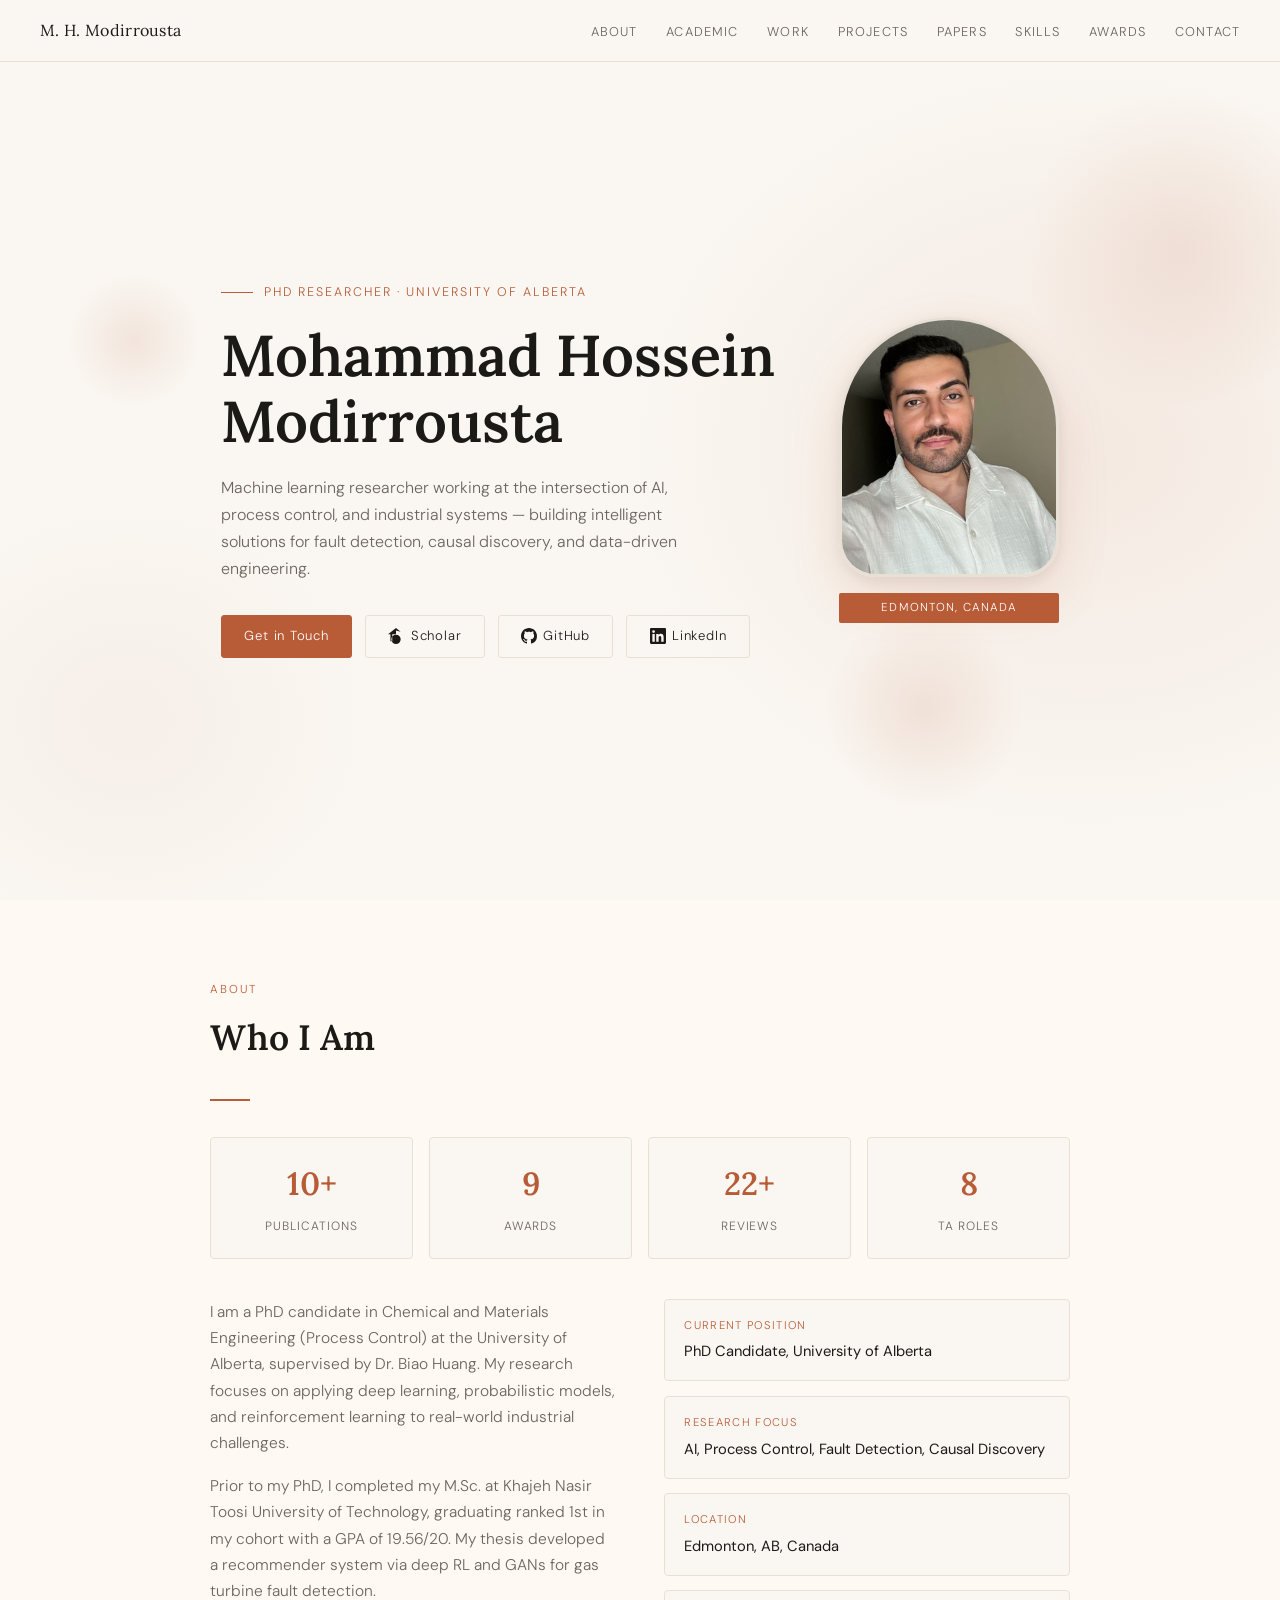
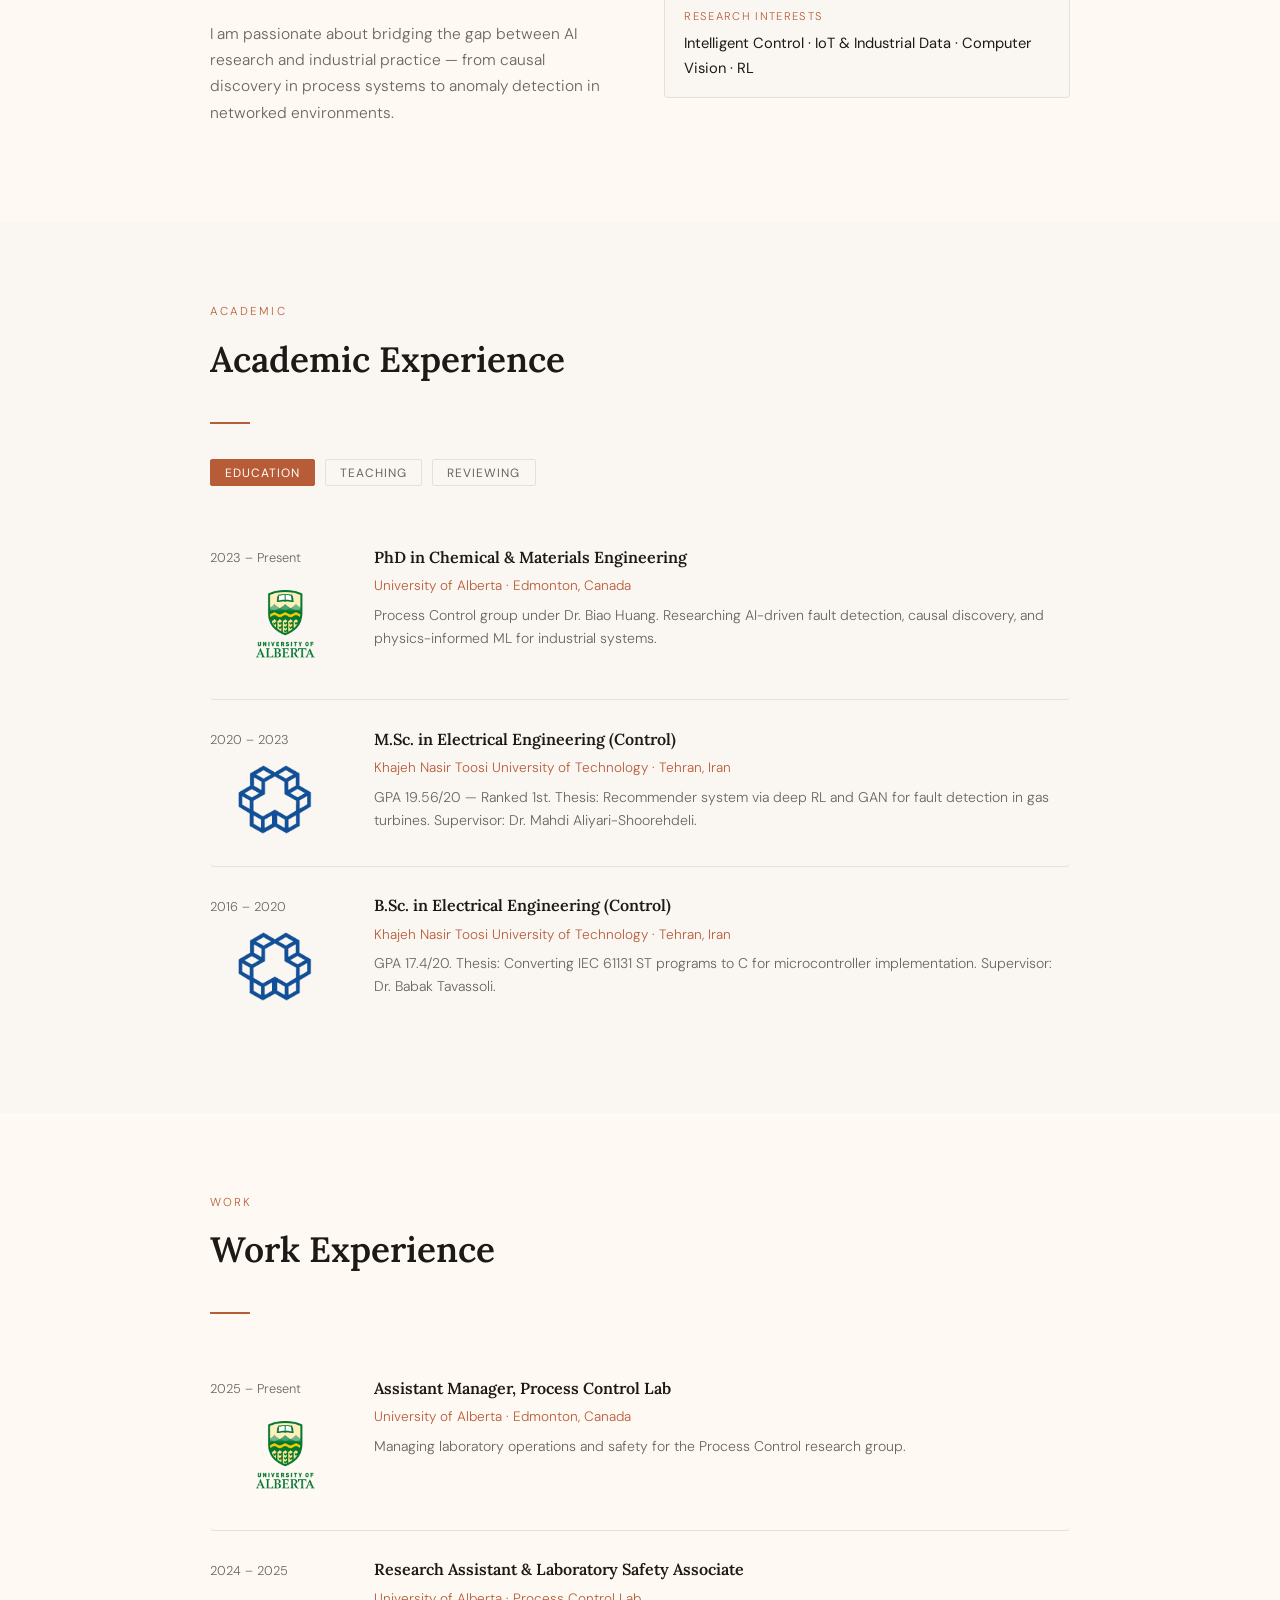
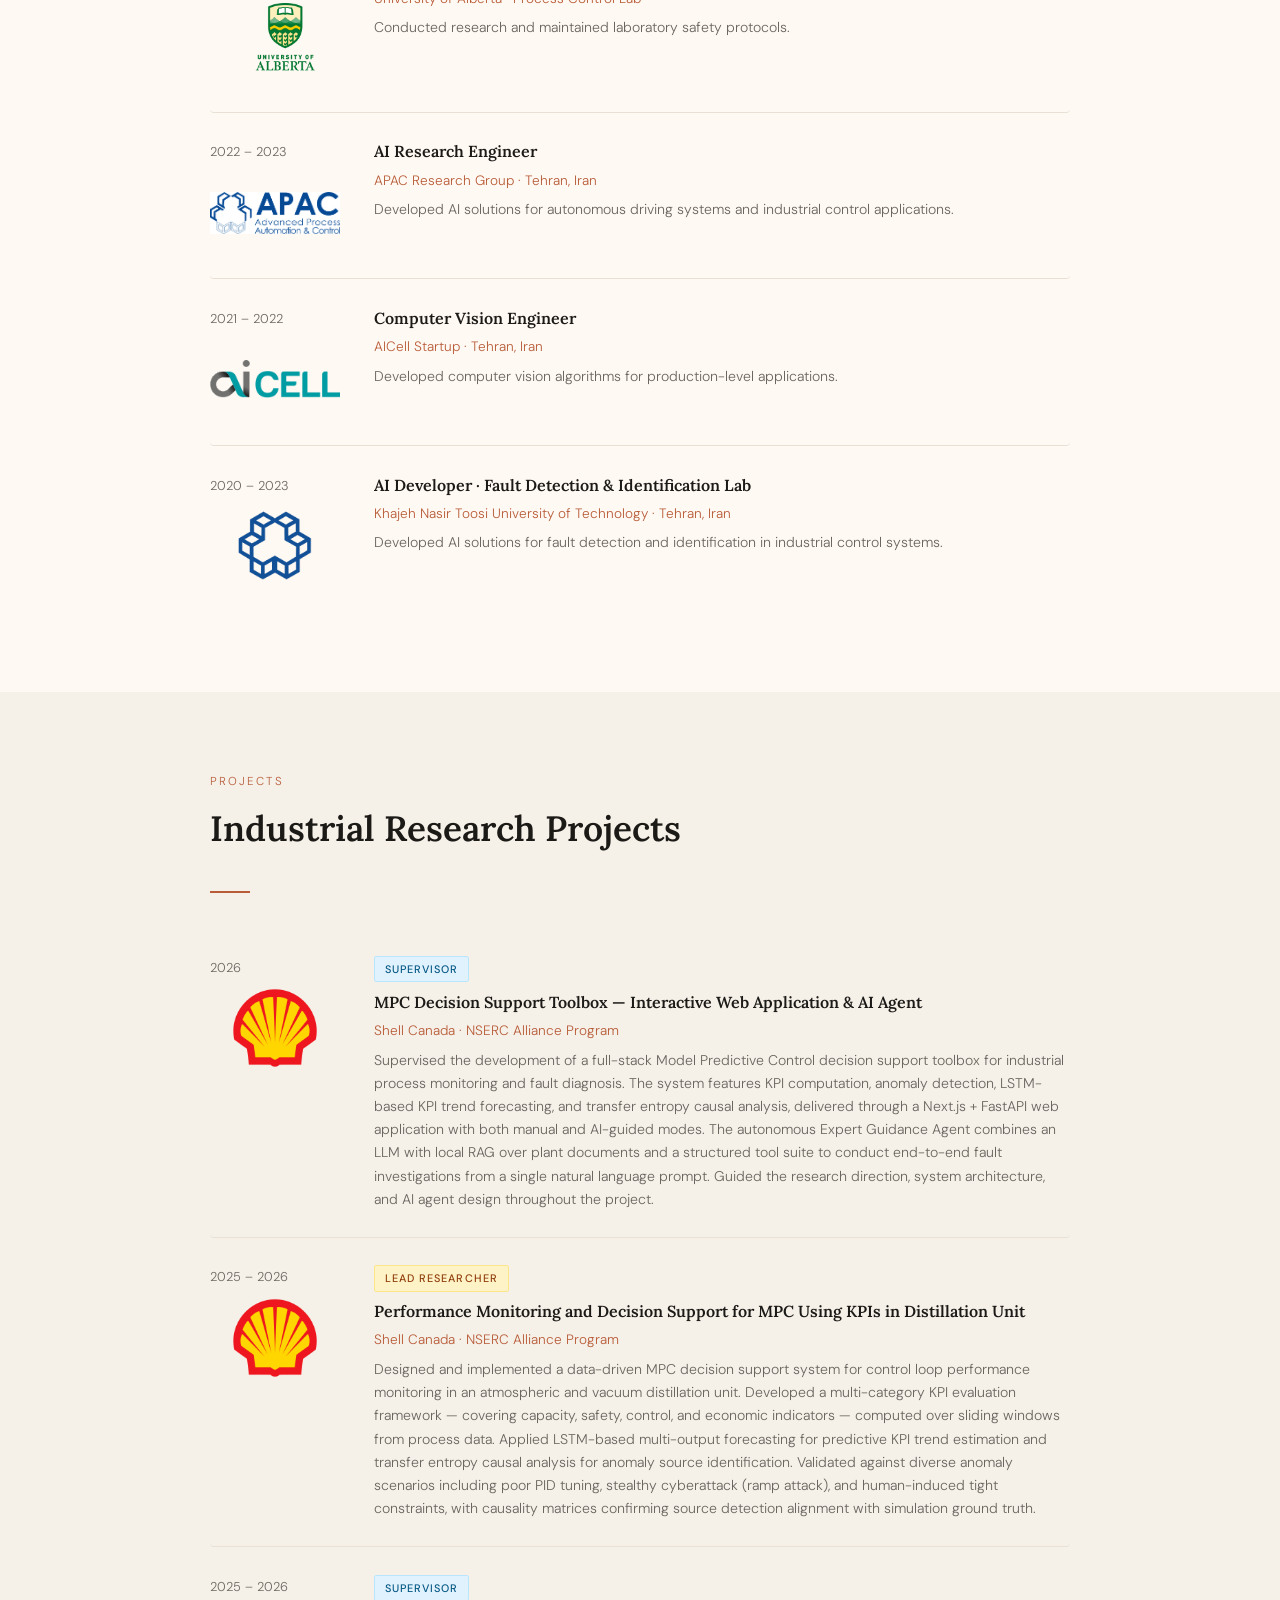
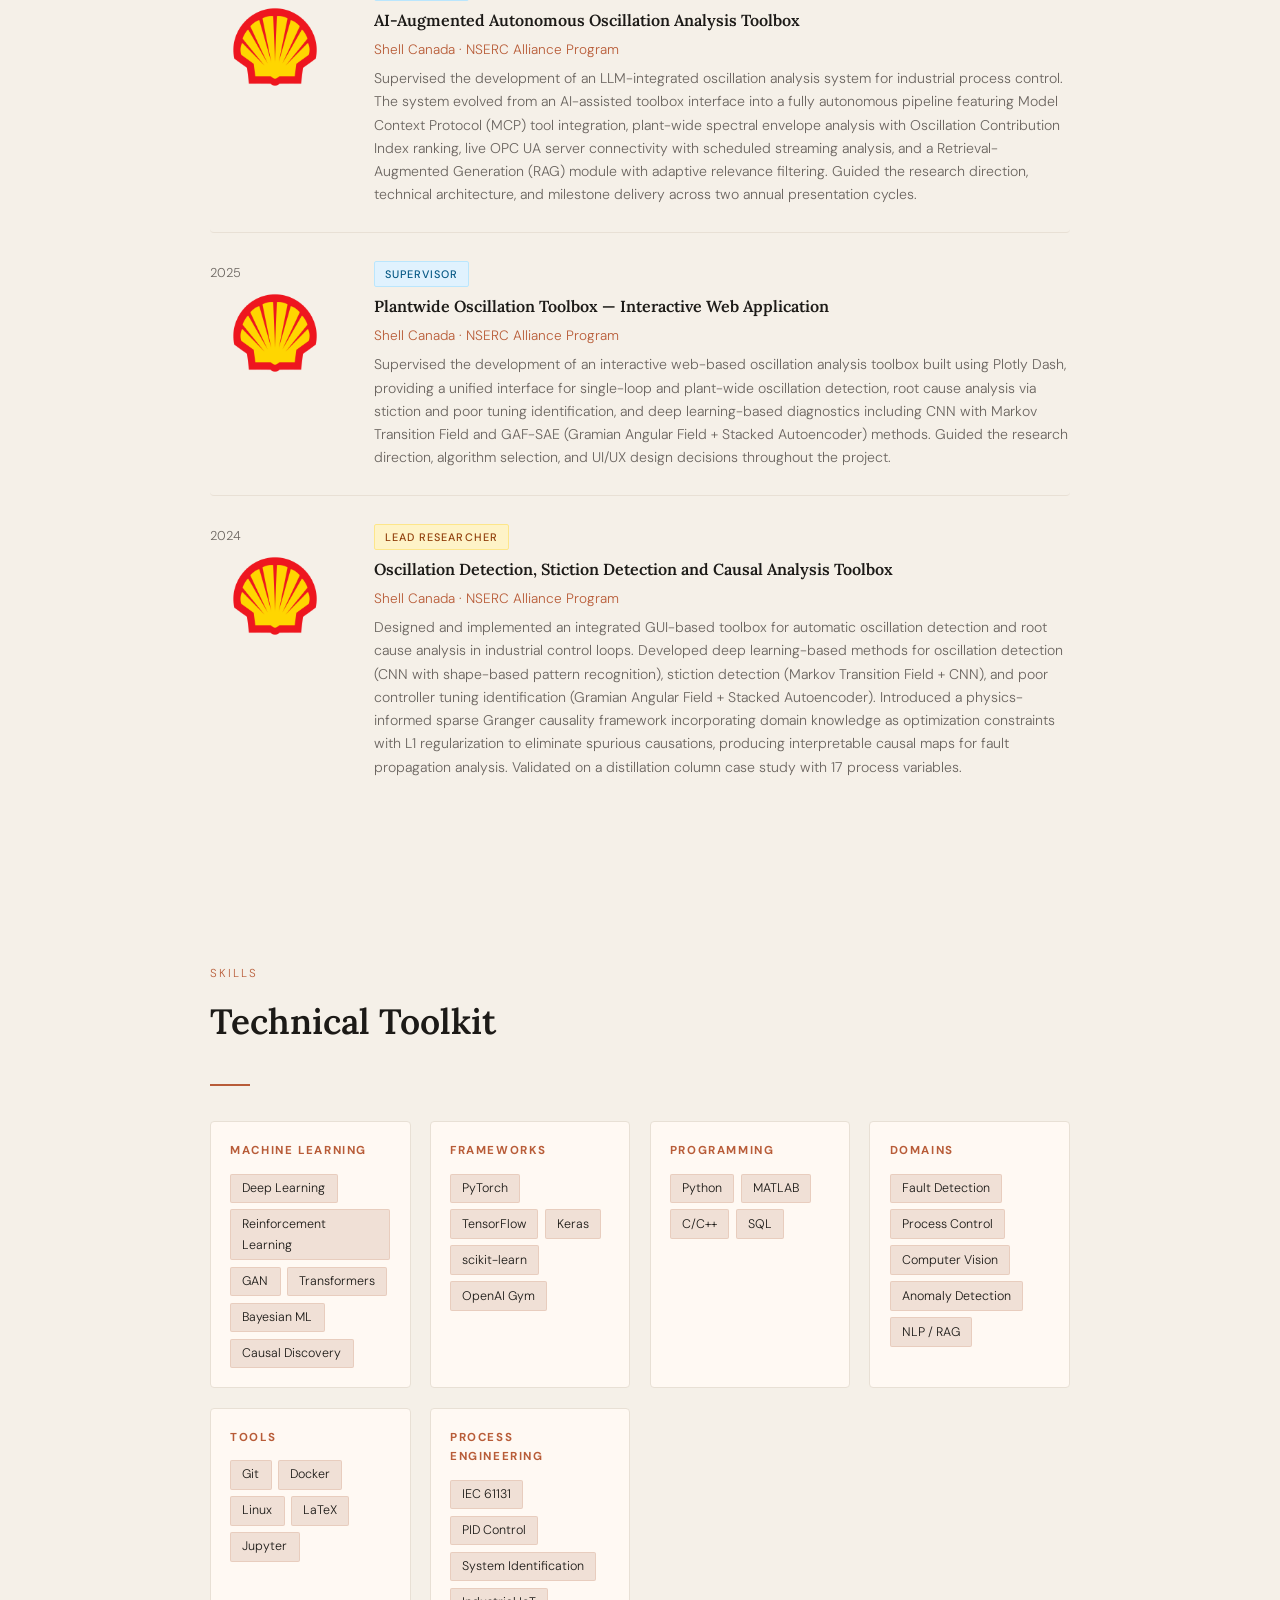
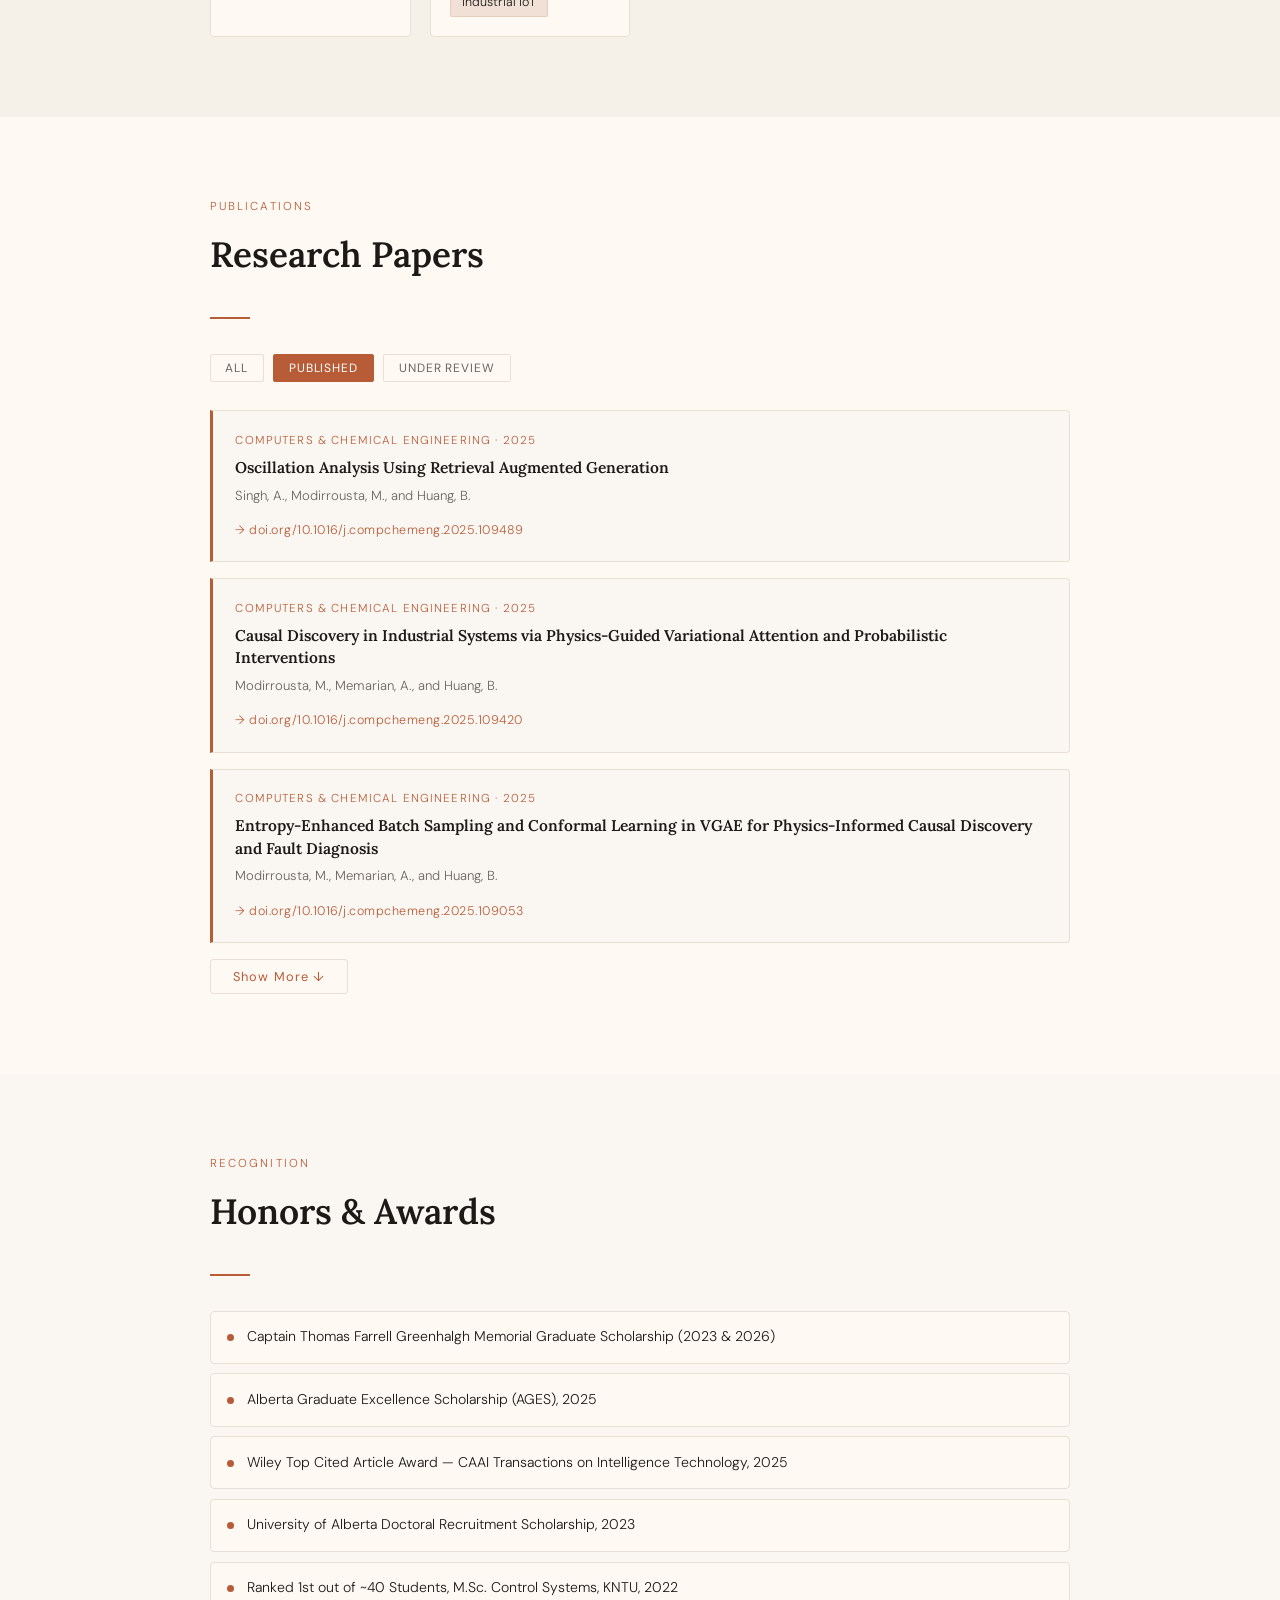
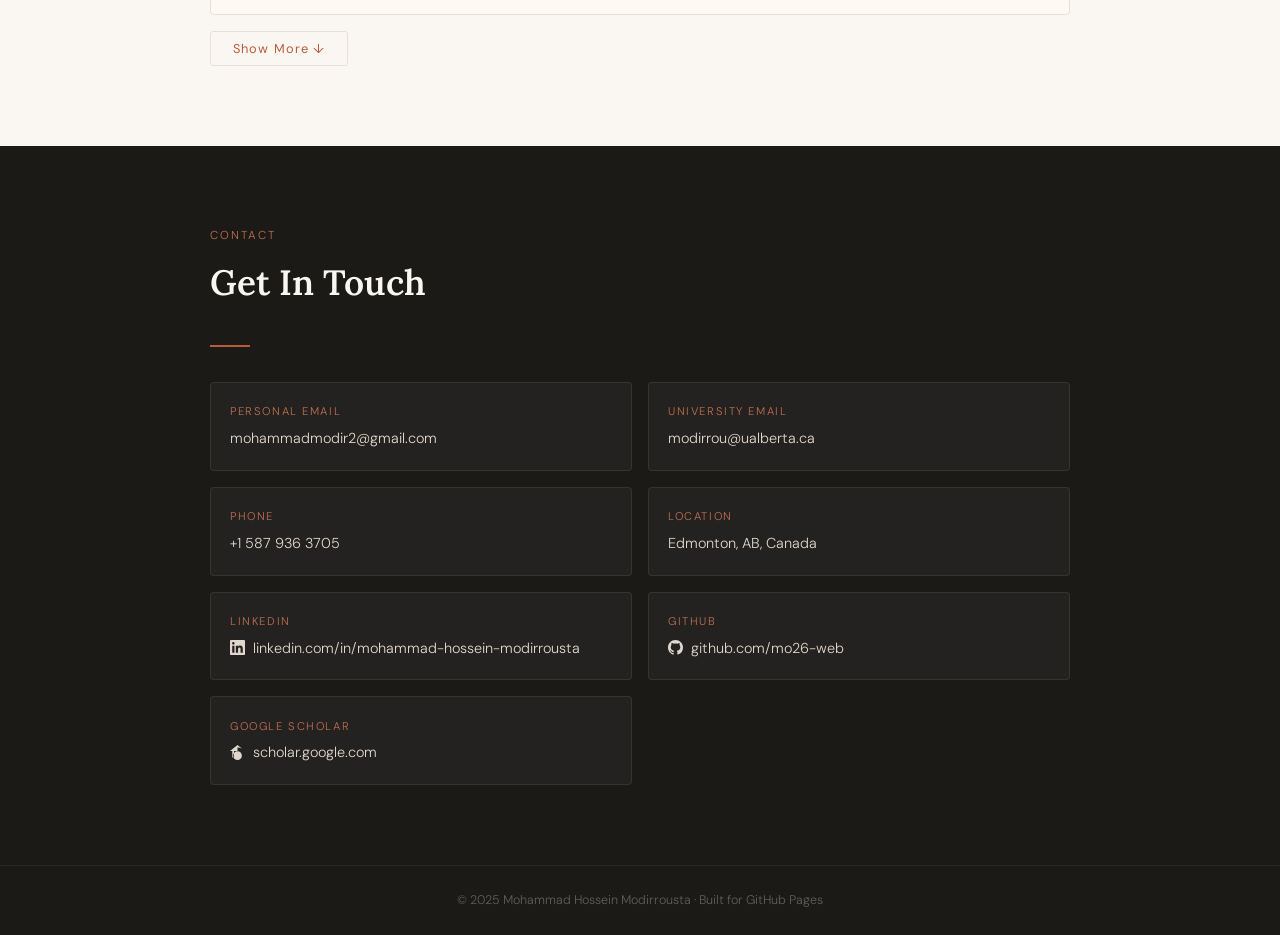
==== index.html @ 228d3203 "Update print statement from 'Hello' to 'Goodbye'" ====
<!DOCTYPE html>
<html lang="en">
<head>
  <meta charset="UTF-8" />
  <meta name="viewport" content="width=device-width, initial-scale=1.0"/>
  <title>Mohammad Hossein Modirrousta</title>
  <link href="https://fonts.googleapis.com/css2?family=Lora:ital,wght@0,400;0,600;1,400&family=DM+Sans:wght@300;400;500&display=swap" rel="stylesheet"/>
  <style>
    *, *::before, *::after { box-sizing: border-box; margin: 0; padding: 0; }

    :root {
      --cream: #faf7f2;
      --warm-white: #fff9f3;
      --ink: #1c1a17;
      --muted: #6b6560;
      --accent: #b85c38;
      --accent-light: #f0e0d6;
      --border: #e8e0d5;
      --section-bg: #f5f0e8;
    }

    html { scroll-behavior: smooth; }

    body {
      background: var(--cream);
      color: var(--ink);
      font-family: 'DM Sans', sans-serif;
      font-weight: 300;
      line-height: 1.7;
      overflow-x: hidden;
    }

    /* ── NAV ── */
    nav {
      position: fixed; top: 0; left: 0; right: 0;
      background: rgba(250,247,242,0.92);
      backdrop-filter: blur(12px);
      border-bottom: 1px solid var(--border);
      z-index: 100;
      padding: 0 2.5rem;
      display: flex; align-items: center; justify-content: space-between;
      height: 62px;
      transition: box-shadow 0.3s;
    }
    nav.scrolled { box-shadow: 0 2px 20px rgba(0,0,0,0.08); }
    .nav-name {
      font-family: 'Lora', serif;
      font-size: 1rem;
      letter-spacing: 0.02em;
      color: var(--ink);
    }
    .nav-links { display: flex; gap: 1.8rem; list-style: none; }
    .nav-links a {
      text-decoration: none;
      font-size: 0.8rem;
      letter-spacing: 0.09em;
      text-transform: uppercase;
      color: var(--muted);
      transition: color 0.2s;
      position: relative;
    }
    .nav-links a::after {
      content: ''; position: absolute; bottom: -3px; left: 0; right: 0;
      height: 1.5px; background: var(--accent);
      transform: scaleX(0); transform-origin: left;
      transition: transform 0.25s ease;
    }
    .nav-links a:hover { color: var(--accent); }
    .nav-links a:hover::after { transform: scaleX(1); }

    /* ── PROGRESS BAR ── */
    #progress-bar {
      position: fixed; top: 62px; left: 0; height: 2px;
      background: var(--accent); z-index: 101;
      width: 0%; transition: width 0.1s linear;
    }

    /* ── HERO ── */
    #hero {
      min-height: 100vh;
      display: flex; align-items: center;
      padding: 100px 2.5rem 60px;
      position: relative; overflow: hidden;
    }
    .hero-bg {
      position: absolute; inset: 0;
      background:
        radial-gradient(ellipse 55% 65% at 85% 50%, rgba(184,92,56,0.09) 0%, transparent 70%),
        radial-gradient(ellipse 35% 45% at 10% 80%, rgba(184,92,56,0.05) 0%, transparent 60%);
    }
    .orb {
      position: absolute; border-radius: 50%;
      background: radial-gradient(circle, rgba(184,92,56,0.12), transparent 70%);
      animation: float 8s ease-in-out infinite;
      pointer-events: none;
    }
    .orb1 { width: 320px; height: 320px; right: -60px; top: 10%; animation-delay: 0s; }
    .orb2 { width: 200px; height: 200px; right: 20%; bottom: 10%; animation-delay: -3s; }
    .orb3 { width: 140px; height: 140px; left: 5%; top: 30%; animation-delay: -5s; }
    @keyframes float {
      0%, 100% { transform: translateY(0) scale(1); }
      50% { transform: translateY(-20px) scale(1.05); }
    }

    .hero-inner {
      max-width: 900px; margin: 0 auto;
      position: relative;
      display: grid; grid-template-columns: 1fr auto;
      align-items: center; gap: 4rem;
    }
    .hero-text { animation: fadeUp 0.9s ease both; }
    .hero-label {
      font-size: 0.78rem; letter-spacing: 0.16em;
      text-transform: uppercase; color: var(--accent);
      margin-bottom: 1.2rem;
      display: flex; align-items: center; gap: 0.7rem;
      opacity: 0; animation: fadeUp 0.7s 0.1s ease forwards;
    }
    .hero-label::before {
      content: ''; display: block; width: 32px; height: 1px;
      background: var(--accent);
    }
    h1 {
      font-family: 'Lora', serif;
      font-size: clamp(2.2rem, 4.5vw, 3.6rem);
      font-weight: 600; line-height: 1.15;
      margin-bottom: 1.2rem; color: var(--ink);
      opacity: 0; animation: fadeUp 0.7s 0.2s ease forwards;
    }
    .hero-tagline {
      font-size: 1rem; color: var(--muted);
      max-width: 500px; margin-bottom: 2rem;
      opacity: 0; animation: fadeUp 0.7s 0.35s ease forwards;
    }
    .hero-links {
      display: flex; flex-wrap: wrap; gap: 0.8rem;
      opacity: 0; animation: fadeUp 0.7s 0.5s ease forwards;
    }

    .hero-photo-wrap {
      opacity: 0; animation: fadeUp 0.7s 0.3s ease forwards;
    }
    .hero-photo {
      width: 220px; height: 260px;
      border-radius: 120px 120px 40px 40px;
      object-fit: cover; object-position: top;
      border: 3px solid var(--border);
      box-shadow: 0 20px 50px rgba(184,92,56,0.15), 0 4px 16px rgba(0,0,0,0.08);
      transition: transform 0.4s ease, box-shadow 0.4s ease;
      display: block;
    }
    .hero-photo:hover {
      transform: translateY(-6px) scale(1.02);
      box-shadow: 0 28px 60px rgba(184,92,56,0.2), 0 8px 24px rgba(0,0,0,0.1);
    }
    .photo-badge {
      background: var(--accent); color: #fff;
      font-size: 0.72rem; letter-spacing: 0.1em;
      text-transform: uppercase;
      padding: 0.35rem 0.9rem; border-radius: 2px;
      margin-top: 1rem; text-align: center;
      font-family: 'DM Sans', sans-serif;
    }

    .btn {
      display: inline-flex; align-items: center; gap: 0.4rem;
      padding: 0.6rem 1.4rem; border-radius: 3px;
      font-size: 0.82rem; letter-spacing: 0.06em;
      text-decoration: none;
      transition: all 0.25s; font-family: 'DM Sans', sans-serif;
      position: relative; overflow: hidden;
    }
    .btn::before {
      content: ''; position: absolute; inset: 0;
      background: rgba(255,255,255,0.15);
      transform: translateX(-100%);
      transition: transform 0.3s ease;
    }
    .btn:hover::before { transform: translateX(0); }
    .btn-primary { background: var(--accent); color: #fff; border: 1px solid var(--accent); }
    .btn-primary:hover { background: #9e4b2c; border-color: #9e4b2c; transform: translateY(-1px); }
    .btn-outline { background: transparent; color: var(--ink); border: 1px solid var(--border); }
    .btn-outline:hover { border-color: var(--accent); color: var(--accent); transform: translateY(-1px); }

    /* ── SCROLL REVEAL ── */
    .reveal {
      opacity: 0; transform: translateY(28px);
      transition: opacity 0.65s ease, transform 0.65s ease;
    }
    .reveal.visible { opacity: 1; transform: translateY(0); }
    .reveal-delay-1 { transition-delay: 0.1s; }
    .reveal-delay-2 { transition-delay: 0.2s; }
    .reveal-delay-3 { transition-delay: 0.3s; }

    /* ── SECTIONS ── */
    section { padding: 80px 2.5rem; }
    .section-inner { max-width: 860px; margin: 0 auto; }
    .section-label {
      font-size: 0.72rem; letter-spacing: 0.18em;
      text-transform: uppercase; color: var(--accent);
      margin-bottom: 0.5rem;
    }
    h2 {
      font-family: 'Lora', serif;
      font-size: clamp(1.5rem, 3vw, 2.2rem);
      font-weight: 600; margin-bottom: 2rem; color: var(--ink);
    }
    .divider {
      width: 40px; height: 2px;
      background: var(--accent); margin-bottom: 2.2rem;
    }

    /* ── ABOUT ── */
    #about { background: var(--warm-white); }
    .about-grid {
      display: grid; grid-template-columns: 1fr 1fr;
      gap: 3rem; align-items: start;
    }
    .about-text p { color: var(--muted); margin-bottom: 1rem; font-size: 0.97rem; }
    .about-cards { display: flex; flex-direction: column; gap: 0.9rem; }
    .about-card {
      background: var(--cream); border: 1px solid var(--border);
      border-radius: 4px; padding: 1rem 1.2rem;
      transition: border-color 0.2s, transform 0.2s;
    }
    .about-card:hover { border-color: var(--accent); transform: translateX(4px); }
    .about-card .card-label {
      font-size: 0.7rem; letter-spacing: 0.12em;
      text-transform: uppercase; color: var(--accent); margin-bottom: 0.3rem;
    }
    .about-card .card-val { font-size: 0.92rem; color: var(--ink); font-weight: 400; }

    /* ── STATS ── */
    .stats-row {
      display: grid; grid-template-columns: repeat(4, 1fr);
      gap: 1rem; margin-bottom: 2.5rem;
    }
    .stat-card {
      background: var(--cream); border: 1px solid var(--border);
      border-radius: 4px; padding: 1.2rem; text-align: center;
      transition: box-shadow 0.2s;
    }
    .stat-card:hover { box-shadow: 0 4px 20px rgba(184,92,56,0.1); }
    .stat-number {
      font-family: 'Lora', serif; font-size: 2rem;
      font-weight: 600; color: var(--accent);
      display: block;
    }
    .stat-label { font-size: 0.75rem; color: var(--muted); text-transform: uppercase; letter-spacing: 0.08em; }

    /* ── MORE BUTTON ── */
    .more-btn {
      margin-top: 1rem;
      background: transparent;
      border: 1px solid var(--border);
      color: var(--accent);
      font-size: 0.8rem;
      letter-spacing: 0.08em;
      padding: 0.5rem 1.4rem;
      border-radius: 3px;
      cursor: pointer;
      font-family: 'DM Sans', sans-serif;
      transition: all 0.2s;
    }
    .more-btn:hover { background: var(--accent); color: #fff; border-color: var(--accent); }
    .tab-panel.hidden { display: none; }

    /* ── TIMELINE (shared) ── */
    .timeline { display: flex; flex-direction: column; }
    .timeline-item {
      display: grid; grid-template-columns: 140px 1fr;
      gap: 1.5rem; padding: 1.6rem 0;
      border-bottom: 1px solid var(--border);
      transition: background 0.2s;
      border-radius: 4px;
    }
    .timeline-item:last-child { border-bottom: none; }
    .timeline-item:hover { background: rgba(184,92,56,0.03); padding-left: 0.5rem; }
    .t-year {
      font-size: 0.8rem; color: var(--muted);
      padding-top: 0.2rem;
      display: flex; flex-direction: column; align-items: flex-start; gap: 0.6rem;
    }
    .t-logo {
      width: 130px; height: 80px;
      background: transparent; border: none; border-radius: 0;
      padding: 0; object-fit: contain; display: block; box-shadow: none;
    }
    /* For logos with baked-in white backgrounds (shell/apac/aicell),
       multiply blends the white into the section background */
    .t-logo-blend { mix-blend-mode: multiply; }
    .t-logo-uofa { width: 150px; height: 95px; }
    .t-role { font-family: 'Lora', serif; font-size: 1rem; font-weight: 600; margin-bottom: 0.2rem; }
    .t-place { font-size: 0.85rem; color: var(--accent); margin-bottom: 0.4rem; }
    .t-desc { font-size: 0.88rem; color: var(--muted); line-height: 1.65; }

    /* ── PROJECT BADGE ── */
    .t-badge {
      display: inline-block;
      font-size: 0.68rem; letter-spacing: 0.1em; text-transform: uppercase;
      padding: 0.18rem 0.6rem; border-radius: 2px; margin-bottom: 0.4rem;
      font-family: 'DM Sans', sans-serif; font-weight: 500;
    }
    .t-badge-lead { background: #fef3c7; color: #92400e; border: 1px solid #fde68a; }
    .t-badge-supervisor { background: #e0f2fe; color: #075985; border: 1px solid #bae6fd; }

    /* ── SKILLS ── */
    #skills { background: var(--section-bg); }
    .skills-grid { display: grid; grid-template-columns: repeat(auto-fill, minmax(200px, 1fr)); gap: 1.2rem; }
    .skill-group {
      background: var(--warm-white); border: 1px solid var(--border);
      border-radius: 4px; padding: 1.2rem;
      transition: box-shadow 0.2s, transform 0.2s;
    }
    .skill-group:hover { box-shadow: 0 4px 16px rgba(0,0,0,0.07); transform: translateY(-2px); }
    .skill-group h4 {
      font-size: 0.72rem; letter-spacing: 0.14em;
      text-transform: uppercase; color: var(--accent); margin-bottom: 0.8rem;
    }
    .skill-tags { display: flex; flex-wrap: wrap; gap: 0.4rem; }
    .skill-tag {
      background: var(--accent-light); color: var(--ink);
      font-size: 0.78rem; padding: 0.2rem 0.7rem;
      border-radius: 2px; border: 1px solid rgba(184,92,56,0.15);
      cursor: default; transition: background 0.2s, color 0.2s;
    }
    .skill-tag:hover { background: var(--accent); color: #fff; }

    /* ── PAPERS ── */
    #papers { background: var(--warm-white); }
    .papers-filter {
      display: flex; gap: 0.6rem; flex-wrap: wrap; margin-bottom: 1.8rem;
    }
    .filter-btn {
      font-size: 0.75rem; letter-spacing: 0.08em; text-transform: uppercase;
      padding: 0.3rem 0.9rem; border-radius: 2px; cursor: pointer;
      border: 1px solid var(--border); background: transparent; color: var(--muted);
      transition: all 0.2s; font-family: 'DM Sans', sans-serif;
    }
    .filter-btn.active, .filter-btn:hover { background: var(--accent); color: #fff; border-color: var(--accent); }
    .papers-list { display: flex; flex-direction: column; gap: 1rem; }
    .paper-card {
      background: var(--cream); border: 1px solid var(--border);
      border-left: 3px solid var(--accent);
      border-radius: 0 4px 4px 0; padding: 1.2rem 1.4rem;
      transition: box-shadow 0.2s, transform 0.2s;
    }
    .paper-card:hover { box-shadow: 0 4px 20px rgba(0,0,0,0.07); transform: translateX(3px); }
    .paper-card.hidden { display: none; }
    .paper-venue {
      font-size: 0.72rem; letter-spacing: 0.1em;
      text-transform: uppercase; color: var(--accent); margin-bottom: 0.35rem;
    }
    .paper-title {
      font-family: 'Lora', serif; font-size: 0.97rem;
      font-weight: 600; margin-bottom: 0.4rem; line-height: 1.45;
    }
    .paper-authors { font-size: 0.82rem; color: var(--muted); margin-bottom: 0.5rem; }
    .paper-link { font-size: 0.78rem; color: var(--accent); text-decoration: none; letter-spacing: 0.04em; }
    .paper-link:hover { text-decoration: underline; }
    .paper-status {
      display: inline-block; font-size: 0.7rem;
      background: #fef3c7; color: #92400e;
      border: 1px solid #fde68a; border-radius: 2px;
      padding: 0.15rem 0.5rem; margin-left: 0.5rem; vertical-align: middle;
    }

    /* ── AWARDS ── */
    #awards { background: var(--cream); }
    .awards-list { display: flex; flex-direction: column; gap: 0.6rem; }
    .award-item {
      display: flex; align-items: baseline; gap: 0.8rem;
      padding: 0.85rem 1rem;
      background: var(--warm-white); border: 1px solid var(--border);
      border-radius: 4px;
      transition: border-color 0.2s, transform 0.2s;
    }
    .award-item:hover { border-color: var(--accent); transform: translateX(4px); }
    .award-dot {
      width: 7px; height: 7px; min-width: 7px;
      border-radius: 50%; background: var(--accent); margin-top: 0.35rem;
    }
    .award-text { font-size: 0.88rem; color: var(--ink); }

    /* ── CONTACT ── */
    #contact { background: var(--ink); }
    #contact .section-label { color: #c07050; }
    #contact h2 { color: #faf7f2; }
    #contact .divider { background: var(--accent); }
    .contact-grid {
      display: grid; grid-template-columns: 1fr 1fr; gap: 1rem;
    }
    .contact-item {
      display: flex; flex-direction: column; gap: 0.3rem;
      padding: 1.2rem;
      background: rgba(255,255,255,0.04);
      border: 1px solid rgba(255,255,255,0.08);
      border-radius: 4px;
      transition: background 0.2s, border-color 0.2s;
    }
    .contact-item:hover { background: rgba(184,92,56,0.1); border-color: rgba(184,92,56,0.3); }
    .contact-item .c-label {
      font-size: 0.7rem; letter-spacing: 0.14em;
      text-transform: uppercase; color: #c07050;
    }
    .contact-item a, .contact-item span { font-size: 0.9rem; color: #e0d8ce; text-decoration: none; }
    .contact-item a:hover { color: #fff; }

    /* ── BACK TO TOP ── */
    #back-top {
      position: fixed; bottom: 2rem; right: 2rem;
      width: 44px; height: 44px; border-radius: 50%;
      background: var(--accent); color: #fff;
      border: none; cursor: pointer;
      display: flex; align-items: center; justify-content: center;
      font-size: 1.1rem; opacity: 0; pointer-events: none;
      transition: opacity 0.3s, transform 0.3s;
      z-index: 200; box-shadow: 0 4px 16px rgba(184,92,56,0.3);
    }
    #back-top.visible { opacity: 1; pointer-events: auto; }
    #back-top:hover { transform: translateY(-3px); }

    footer {
      background: var(--ink);
      border-top: 1px solid rgba(255,255,255,0.06);
      padding: 1.5rem 2rem; text-align: center;
      font-size: 0.78rem; color: rgba(255,255,255,0.3);
    }

    @keyframes fadeUp {
      from { opacity: 0; transform: translateY(22px); }
      to   { opacity: 1; transform: translateY(0); }
    }

    @media (max-width: 720px) {
      .hero-inner { grid-template-columns: 1fr; }
      .hero-photo-wrap { display: flex; justify-content: center; order: -1; }
      .hero-photo { width: 160px; height: 190px; }
      .about-grid, .contact-grid { grid-template-columns: 1fr; }
      .timeline-item { grid-template-columns: 1fr; gap: 0.3rem; }
      .stats-row { grid-template-columns: repeat(2,1fr); }
      .nav-links { gap: 1rem; font-size: 0.72rem; }
      nav { padding: 0 1rem; }
    }
  </style>
</head>
<body>

<div id="progress-bar"></div>
<button id="back-top" onclick="window.scrollTo({top:0,behavior:'smooth'})">↑</button>

<!-- NAV -->
<nav id="navbar">
  <span class="nav-name">M. H. Modirrousta</span>
  <ul class="nav-links">
    <li><a href="#about">About</a></li>
    <li><a href="#academic">Academic</a></li>
    <li><a href="#work">Work</a></li>
    <li><a href="#projects">Projects</a></li>
    <li><a href="#papers">Papers</a></li>
    <li><a href="#skills">Skills</a></li>
    <li><a href="#awards">Awards</a></li>
    <li><a href="#contact">Contact</a></li>
  </ul>
</nav>

<!-- HERO -->
<section id="hero">
  <div class="hero-bg"></div>
  <div class="orb orb1"></div>
  <div class="orb orb2"></div>
  <div class="orb orb3"></div>
  <div class="hero-inner">
    <div class="hero-text">
      <div class="hero-label">PhD Researcher · University of Alberta</div>
      <h1>Mohammad Hossein<br>Modirrousta</h1>
      <p class="hero-tagline">
        Machine learning researcher working at the intersection of AI, process control, and industrial systems — building intelligent solutions for fault detection, causal discovery, and data-driven engineering.
      </p>
      <div class="hero-links">
        <a href="mailto:mohammadmodir2@gmail.com" class="btn btn-primary">Get in Touch</a>
        <a href="https://scholar.google.com/citations?user=1ALTxekAAAAJ&hl=en" target="_blank" class="btn btn-outline" title="Google Scholar">
          <svg width="16" height="16" viewBox="0 0 24 24" fill="currentColor"><path d="M12 24a7 7 0 1 1 0-14 7 7 0 0 1 0 14zm0-24L0 9.5h3.64v10.37h2.73V9.5H12l6.91-3.75L12 0zm6.91 5.75L12 9.5V3.75l6.91 2z"/></svg>
          Scholar
        </a>
        <a href="https://github.com/mo26-web" target="_blank" class="btn btn-outline" title="GitHub">
          <svg width="16" height="16" viewBox="0 0 24 24" fill="currentColor"><path d="M12 0C5.37 0 0 5.37 0 12c0 5.31 3.435 9.795 8.205 11.385.6.105.825-.255.825-.57 0-.285-.015-1.23-.015-2.235-3.015.555-3.795-.735-4.035-1.41-.135-.345-.72-1.41-1.23-1.695-.42-.225-1.02-.78-.015-.795.945-.015 1.62.87 1.845 1.23 1.08 1.815 2.805 1.305 3.495.99.105-.78.42-1.305.765-1.605-2.67-.3-5.46-1.335-5.46-5.925 0-1.305.465-2.385 1.23-3.225-.12-.3-.54-1.53.12-3.18 0 0 1.005-.315 3.3 1.23.96-.27 1.98-.405 3-.405s2.04.135 3 .405c2.295-1.56 3.3-1.23 3.3-1.23.66 1.65.24 2.88.12 3.18.765.84 1.23 1.905 1.23 3.225 0 4.605-2.805 5.625-5.475 5.925.435.375.81 1.095.81 2.22 0 1.605-.015 2.895-.015 3.3 0 .315.225.69.825.57A12.02 12.02 0 0 0 24 12c0-6.63-5.37-12-12-12z"/></svg>
          GitHub
        </a>
        <a href="https://www.linkedin.com/in/mohammad-hossein-modirrousta/" target="_blank" class="btn btn-outline" title="LinkedIn">
          <svg width="16" height="16" viewBox="0 0 24 24" fill="currentColor"><path d="M20.447 20.452h-3.554v-5.569c0-1.328-.027-3.037-1.852-3.037-1.853 0-2.136 1.445-2.136 2.939v5.667H9.351V9h3.414v1.561h.046c.477-.9 1.637-1.85 3.37-1.85 3.601 0 4.267 2.37 4.267 5.455v6.286zM5.337 7.433a2.062 2.062 0 0 1-2.063-2.065 2.064 2.064 0 1 1 2.063 2.065zm1.782 13.019H3.555V9h3.564v11.452zM22.225 0H1.771C.792 0 0 .774 0 1.729v20.542C0 23.227.792 24 1.771 24h20.451C23.2 24 24 23.227 24 22.271V1.729C24 .774 23.2 0 22.222 0h.003z"/></svg>
          LinkedIn
        </a>
      </div>
    </div>
    <div class="hero-photo-wrap">
      <div>
        <img src="images/profile.jfif" alt="Mohammad Hossein Modirrousta" class="hero-photo"/>
        <div class="photo-badge">Edmonton, Canada</div>
      </div>
    </div>
  </div>
</section>

<!-- ABOUT -->
<section id="about">
  <div class="section-inner">
    <div class="section-label reveal">About</div>
    <h2 class="reveal reveal-delay-1">Who I Am</h2>
    <div class="divider reveal reveal-delay-2"></div>

    <div class="stats-row reveal reveal-delay-2">
      <div class="stat-card">
        <span class="stat-number" data-target="10">0</span>
        <span class="stat-label">Publications</span>
      </div>
      <div class="stat-card">
        <span class="stat-number" data-target="9">0</span>
        <span class="stat-label">Awards</span>
      </div>
      <div class="stat-card">
        <span class="stat-number" data-target="22">0</span>
        <span class="stat-label">Reviews</span>
      </div>
      <div class="stat-card">
        <span class="stat-number" data-target="8">0</span>
        <span class="stat-label">TA Roles</span>
      </div>
    </div>

    <div class="about-grid">
      <div class="about-text reveal">
        <p>I am a PhD candidate in Chemical and Materials Engineering (Process Control) at the University of Alberta, supervised by Dr. Biao Huang. My research focuses on applying deep learning, probabilistic models, and reinforcement learning to real-world industrial challenges.</p>
        <p>Prior to my PhD, I completed my M.Sc. at Khajeh Nasir Toosi University of Technology, graduating ranked 1st in my cohort with a GPA of 19.56/20. My thesis developed a recommender system via deep RL and GANs for gas turbine fault detection.</p>
        <p>I am passionate about bridging the gap between AI research and industrial practice — from causal discovery in process systems to anomaly detection in networked environments.</p>
      </div>
      <div class="about-cards reveal reveal-delay-1">
        <div class="about-card">
          <div class="card-label">Current Position</div>
          <div class="card-val">PhD Candidate, University of Alberta</div>
        </div>
        <div class="about-card">
          <div class="card-label">Research Focus</div>
          <div class="card-val">AI, Process Control, Fault Detection, Causal Discovery</div>
        </div>
        <div class="about-card">
          <div class="card-label">Location</div>
          <div class="card-val">Edmonton, AB, Canada</div>
        </div>
        <div class="about-card">
          <div class="card-label">Research Interests</div>
          <div class="card-val">Intelligent Control · IoT & Industrial Data · Computer Vision · RL</div>
        </div>
      </div>
    </div>
  </div>
</section>

<!-- ACADEMIC EXPERIENCE -->
<section id="academic" style="background: var(--cream);">
  <div class="section-inner">
    <div class="section-label reveal">Academic</div>
    <h2 class="reveal reveal-delay-1">Academic Experience</h2>
    <div class="divider reveal reveal-delay-2"></div>

    <div class="papers-filter reveal" style="margin-bottom:2rem;">
      <button class="filter-btn active" data-tab="education">Education</button>
      <button class="filter-btn" data-tab="teaching">Teaching</button>
      <button class="filter-btn" data-tab="reviewing">Reviewing</button>
    </div>

    <!-- EDUCATION -->
    <div class="tab-panel" id="tab-education">
      <div class="timeline">
        <div class="timeline-item reveal">
          <div class="t-year">2023 – Present<img src="images/uofa.png" alt="University of Alberta" class="t-logo t-logo-uofa"/></div>
          <div>
            <div class="t-role">PhD in Chemical &amp; Materials Engineering</div>
            <div class="t-place">University of Alberta · Edmonton, Canada</div>
            <div class="t-desc">Process Control group under Dr. Biao Huang. Researching AI-driven fault detection, causal discovery, and physics-informed ML for industrial systems.</div>
          </div>
        </div>
        <div class="timeline-item reveal reveal-delay-1">
          <div class="t-year">2020 – 2023<img src="images/kntu.png" alt="KNTU" class="t-logo"/></div>
          <div>
            <div class="t-role">M.Sc. in Electrical Engineering (Control)</div>
            <div class="t-place">Khajeh Nasir Toosi University of Technology · Tehran, Iran</div>
            <div class="t-desc">GPA 19.56/20 — Ranked 1st. Thesis: Recommender system via deep RL and GAN for fault detection in gas turbines. Supervisor: Dr. Mahdi Aliyari-Shoorehdeli.</div>
          </div>
        </div>
        <div class="timeline-item reveal reveal-delay-2">
          <div class="t-year">2016 – 2020<img src="images/kntu.png" alt="KNTU" class="t-logo"/></div>
          <div>
            <div class="t-role">B.Sc. in Electrical Engineering (Control)</div>
            <div class="t-place">Khajeh Nasir Toosi University of Technology · Tehran, Iran</div>
            <div class="t-desc">GPA 17.4/20. Thesis: Converting IEC 61131 ST programs to C for microcontroller implementation. Supervisor: Dr. Babak Tavassoli.</div>
          </div>
        </div>
      </div>
    </div>

    <!-- TEACHING -->
    <div class="tab-panel hidden" id="tab-teaching">
      <div class="timeline" id="ta-visible">
        <div class="timeline-item reveal">
          <div class="t-year">Winter 2026</div>
          <div>
            <div class="t-role">TA · Introduction to Engineering Design, Communication &amp; Profession</div>
            <div class="t-place">University of Alberta</div>
          </div>
        </div>
        <div class="timeline-item reveal reveal-delay-1">
          <div class="t-year">Fall 2025</div>
          <div>
            <div class="t-role">TA · Chemical Engineering Laboratory</div>
            <div class="t-place">University of Alberta</div>
          </div>
        </div>
        <div class="timeline-item reveal reveal-delay-2">
          <div class="t-year">2025</div>
          <div>
            <div class="t-role">TA · Process Dynamics and Control</div>
            <div class="t-place">University of Alberta (Winter &amp; Fall)</div>
          </div>
        </div>
        <div class="timeline-item reveal">
          <div class="t-year">2024</div>
          <div>
            <div class="t-role">TA · Process Data Analytics and Machine Learning</div>
            <div class="t-place">University of Alberta</div>
          </div>
        </div>
        <div class="timeline-item reveal reveal-delay-1">
          <div class="t-year">2022–2023</div>
          <div>
            <div class="t-role">TA · Digital Industrial Control</div>
            <div class="t-place">Khajeh Nasir Toosi University of Technology</div>
          </div>
        </div>
      </div>
      <div class="timeline" id="ta-hidden" style="display:none;">
        <div class="timeline-item reveal">
          <div class="t-year">2022–2023</div>
          <div>
            <div class="t-role">TA · Fault Detection and Identification</div>
            <div class="t-place">Khajeh Nasir Toosi University of Technology</div>
          </div>
        </div>
        <div class="timeline-item reveal reveal-delay-1">
          <div class="t-year">2021–2022</div>
          <div>
            <div class="t-role">TA · Industrial Control</div>
            <div class="t-place">Khajeh Nasir Toosi University of Technology</div>
          </div>
        </div>
        <div class="timeline-item reveal reveal-delay-2">
          <div class="t-year">2021–2022</div>
          <div>
            <div class="t-role">TA · System Engineering</div>
            <div class="t-place">Khajeh Nasir Toosi University of Technology</div>
          </div>
        </div>
      </div>
      <button class="more-btn" id="ta-more-btn" onclick="toggleMore('ta')">Show More ↓</button>
    </div>

    <!-- REVIEWING -->
    <div class="tab-panel hidden" id="tab-reviewing">
      <div class="timeline" id="rev-visible">
        <div class="timeline-item reveal">
          <div class="t-year">2026</div>
          <div>
            <div class="t-role">Peer Reviewer · IFAC World Congress</div>
            <div class="t-place">3 Reviews</div>
          </div>
        </div>
        <div class="timeline-item reveal reveal-delay-1">
          <div class="t-year">Ongoing</div>
          <div>
            <div class="t-role">Peer Reviewer · Journal of Control Engineering Practice</div>
            <div class="t-place">3 Reviews</div>
          </div>
        </div>
        <div class="timeline-item reveal reveal-delay-2">
          <div class="t-year">2024</div>
          <div>
            <div class="t-role">Peer Reviewer · SciSec 2024 (6th Int. Conf. on Science of Cyber Security)</div>
            <div class="t-place">6 Reviews</div>
          </div>
        </div>
        <div class="timeline-item reveal">
          <div class="t-year">Ongoing</div>
          <div>
            <div class="t-role">Peer Reviewer · Scientific Reports Journal</div>
            <div class="t-place">2 Reviews</div>
          </div>
        </div>
        <div class="timeline-item reveal reveal-delay-1">
          <div class="t-year">Ongoing</div>
          <div>
            <div class="t-role">Peer Reviewer · Journal of Healthcare Engineering</div>
            <div class="t-place">3 Reviews</div>
          </div>
        </div>
      </div>
      <div class="timeline" id="rev-hidden" style="display:none;">
        <div class="timeline-item reveal">
          <div class="t-year">Ongoing</div>
          <div>
            <div class="t-role">Peer Reviewer · ISA Transactions Journal</div>
            <div class="t-place">1 Review</div>
          </div>
        </div>
        <div class="timeline-item reveal reveal-delay-1">
          <div class="t-year">2023</div>
          <div>
            <div class="t-role">Peer Reviewer · ICRoM 2023 (11th RSI Int. Conf. on Robotics &amp; Mechatronics)</div>
            <div class="t-place">2 Reviews</div>
          </div>
        </div>
        <div class="timeline-item reveal reveal-delay-2">
          <div class="t-year">Ongoing</div>
          <div>
            <div class="t-role">Peer Reviewer · Wireless Communications and Mobile Computing Journal</div>
            <div class="t-place">2 Reviews</div>
          </div>
        </div>
      </div>
      <button class="more-btn" id="rev-more-btn" onclick="toggleMore('rev')">Show More ↓</button>
    </div>
  </div>
</section>

<!-- WORK EXPERIENCE -->
<section id="work" style="background: var(--warm-white);">
  <div class="section-inner">
    <div class="section-label reveal">Work</div>
    <h2 class="reveal reveal-delay-1">Work Experience</h2>
    <div class="divider reveal reveal-delay-2"></div>
    <div class="timeline">
      <div class="timeline-item reveal">
        <div class="t-year">2025 – Present<img src="images/uofa.png" alt="University of Alberta" class="t-logo t-logo-uofa"/></div>
        <div>
          <div class="t-role">Assistant Manager, Process Control Lab</div>
          <div class="t-place">University of Alberta · Edmonton, Canada</div>
          <div class="t-desc">Managing laboratory operations and safety for the Process Control research group.</div>
        </div>
      </div>
      <div class="timeline-item reveal reveal-delay-1">
        <div class="t-year">2024 – 2025<img src="images/uofa.png" alt="University of Alberta" class="t-logo t-logo-uofa"/></div>
        <div>
          <div class="t-role">Research Assistant &amp; Laboratory Safety Associate</div>
          <div class="t-place">University of Alberta · Process Control Lab</div>
          <div class="t-desc">Conducted research and maintained laboratory safety protocols.</div>
        </div>
      </div>
      <div class="timeline-item reveal reveal-delay-2">
        <div class="t-year">2022 – 2023<img src="images/apac.png" alt="APAC Research Group" class="t-logo t-logo-blend"/></div>
        <div>
          <div class="t-role">AI Research Engineer</div>
          <div class="t-place">APAC Research Group · Tehran, Iran</div>
          <div class="t-desc">Developed AI solutions for autonomous driving systems and industrial control applications.</div>
        </div>
      </div>
      <div class="timeline-item reveal">
        <div class="t-year">2021 – 2022<img src="images/aicell.png" alt="AICell Startup" class="t-logo t-logo-blend"/></div>
        <div>
          <div class="t-role">Computer Vision Engineer</div>
          <div class="t-place">AICell Startup · Tehran, Iran</div>
          <div class="t-desc">Developed computer vision algorithms for production-level applications.</div>
        </div>
      </div>
      <div class="timeline-item reveal reveal-delay-1">
        <div class="t-year">2020 – 2023<img src="images/kntu.png" alt="KNTU" class="t-logo"/></div>
        <div>
          <div class="t-role">AI Developer · Fault Detection &amp; Identification Lab</div>
          <div class="t-place">Khajeh Nasir Toosi University of Technology · Tehran, Iran</div>
          <div class="t-desc">Developed AI solutions for fault detection and identification in industrial control systems.</div>
        </div>
      </div>
    </div>
  </div>
</section>

<!-- PROJECTS -->
<section id="projects" style="background: var(--section-bg);">
  <div class="section-inner">
    <div class="section-label reveal">Projects</div>
    <h2 class="reveal reveal-delay-1">Industrial Research Projects</h2>
    <div class="divider reveal reveal-delay-2"></div>
    <div class="timeline">

      <!-- 2026 — MPC Decision Support Web App (Supervisor) -->
      <div class="timeline-item reveal">
        <div class="t-year">2026<img src="images/shell.png" alt="Shell Canada" class="t-logo t-logo-blend"/></div>
        <div>
          <span class="t-badge t-badge-supervisor">Supervisor</span>
          <div class="t-role">MPC Decision Support Toolbox — Interactive Web Application &amp; AI Agent</div>
          <div class="t-place">Shell Canada · NSERC Alliance Program</div>
          <div class="t-desc">Supervised the development of a full-stack Model Predictive Control decision support toolbox for industrial process monitoring and fault diagnosis. The system features KPI computation, anomaly detection, LSTM-based KPI trend forecasting, and transfer entropy causal analysis, delivered through a Next.js + FastAPI web application with both manual and AI-guided modes. The autonomous Expert Guidance Agent combines an LLM with local RAG over plant documents and a structured tool suite to conduct end-to-end fault investigations from a single natural language prompt. Guided the research direction, system architecture, and AI agent design throughout the project.</div>
        </div>
      </div>

      <!-- 2025–2026 — Performance Monitoring MPC (Research) -->
      <div class="timeline-item reveal reveal-delay-1">
        <div class="t-year">2025 – 2026<img src="images/shell.png" alt="Shell Canada" class="t-logo t-logo-blend"/></div>
        <div>
          <span class="t-badge t-badge-lead">Lead Researcher</span>
          <div class="t-role">Performance Monitoring and Decision Support for MPC Using KPIs in Distillation Unit</div>
          <div class="t-place">Shell Canada · NSERC Alliance Program</div>
          <div class="t-desc">Designed and implemented a data-driven MPC decision support system for control loop performance monitoring in an atmospheric and vacuum distillation unit. Developed a multi-category KPI evaluation framework — covering capacity, safety, control, and economic indicators — computed over sliding windows from process data. Applied LSTM-based multi-output forecasting for predictive KPI trend estimation and transfer entropy causal analysis for anomaly source identification. Validated against diverse anomaly scenarios including poor PID tuning, stealthy cyberattack (ramp attack), and human-induced tight constraints, with causality matrices confirming source detection alignment with simulation ground truth.</div>
        </div>
      </div>

      <!-- 2025–2026 — Oscillation Analysis Toolbox (Supervisor) -->
      <div class="timeline-item reveal reveal-delay-2">
        <div class="t-year">2025 – 2026<img src="images/shell.png" alt="Shell Canada" class="t-logo t-logo-blend"/></div>
        <div>
          <span class="t-badge t-badge-supervisor">Supervisor</span>
          <div class="t-role">AI-Augmented Autonomous Oscillation Analysis Toolbox</div>
          <div class="t-place">Shell Canada · NSERC Alliance Program</div>
          <div class="t-desc">Supervised the development of an LLM-integrated oscillation analysis system for industrial process control. The system evolved from an AI-assisted toolbox interface into a fully autonomous pipeline featuring Model Context Protocol (MCP) tool integration, plant-wide spectral envelope analysis with Oscillation Contribution Index ranking, live OPC UA server connectivity with scheduled streaming analysis, and a Retrieval-Augmented Generation (RAG) module with adaptive relevance filtering. Guided the research direction, technical architecture, and milestone delivery across two annual presentation cycles.</div>
        </div>
      </div>

      <!-- 2025 — Plantwide Oscillation Web App (Supervisor) -->
      <div class="timeline-item reveal">
        <div class="t-year">2025<img src="images/shell.png" alt="Shell Canada" class="t-logo t-logo-blend"/></div>
        <div>
          <span class="t-badge t-badge-supervisor">Supervisor</span>
          <div class="t-role">Plantwide Oscillation Toolbox — Interactive Web Application</div>
          <div class="t-place">Shell Canada · NSERC Alliance Program</div>
          <div class="t-desc">Supervised the development of an interactive web-based oscillation analysis toolbox built using Plotly Dash, providing a unified interface for single-loop and plant-wide oscillation detection, root cause analysis via stiction and poor tuning identification, and deep learning-based diagnostics including CNN with Markov Transition Field and GAF-SAE (Gramian Angular Field + Stacked Autoencoder) methods. Guided the research direction, algorithm selection, and UI/UX design decisions throughout the project.</div>
        </div>
      </div>

      <!-- 2024 — Oscillation Detection Toolbox (Research) -->
      <div class="timeline-item reveal reveal-delay-1">
        <div class="t-year">2024<img src="images/shell.png" alt="Shell Canada" class="t-logo t-logo-blend"/></div>
        <div>
          <span class="t-badge t-badge-lead">Lead Researcher</span>
          <div class="t-role">Oscillation Detection, Stiction Detection and Causal Analysis Toolbox</div>
          <div class="t-place">Shell Canada · NSERC Alliance Program</div>
          <div class="t-desc">Designed and implemented an integrated GUI-based toolbox for automatic oscillation detection and root cause analysis in industrial control loops. Developed deep learning-based methods for oscillation detection (CNN with shape-based pattern recognition), stiction detection (Markov Transition Field + CNN), and poor controller tuning identification (Gramian Angular Field + Stacked Autoencoder). Introduced a physics-informed sparse Granger causality framework incorporating domain knowledge as optimization constraints with L1 regularization to eliminate spurious causations, producing interpretable causal maps for fault propagation analysis. Validated on a distillation column case study with 17 process variables.</div>
        </div>
      </div>

    </div>
  </div>
</section>

<!-- SKILLS -->
<section id="skills">
  <div class="section-inner">
    <div class="section-label reveal">Skills</div>
    <h2 class="reveal reveal-delay-1">Technical Toolkit</h2>
    <div class="divider reveal reveal-delay-2"></div>
    <div class="skills-grid">
      <div class="skill-group reveal">
        <h4>Machine Learning</h4>
        <div class="skill-tags">
          <span class="skill-tag">Deep Learning</span><span class="skill-tag">Reinforcement Learning</span>
          <span class="skill-tag">GAN</span><span class="skill-tag">Transformers</span>
          <span class="skill-tag">Bayesian ML</span><span class="skill-tag">Causal Discovery</span>
        </div>
      </div>
      <div class="skill-group reveal reveal-delay-1">
        <h4>Frameworks</h4>
        <div class="skill-tags">
          <span class="skill-tag">PyTorch</span><span class="skill-tag">TensorFlow</span>
          <span class="skill-tag">Keras</span><span class="skill-tag">scikit-learn</span>
          <span class="skill-tag">OpenAI Gym</span>
        </div>
      </div>
      <div class="skill-group reveal reveal-delay-2">
        <h4>Programming</h4>
        <div class="skill-tags">
          <span class="skill-tag">Python</span><span class="skill-tag">MATLAB</span>
          <span class="skill-tag">C/C++</span><span class="skill-tag">SQL</span>
        </div>
      </div>
      <div class="skill-group reveal">
        <h4>Domains</h4>
        <div class="skill-tags">
          <span class="skill-tag">Fault Detection</span><span class="skill-tag">Process Control</span>
          <span class="skill-tag">Computer Vision</span><span class="skill-tag">Anomaly Detection</span>
          <span class="skill-tag">NLP / RAG</span>
        </div>
      </div>
      <div class="skill-group reveal reveal-delay-1">
        <h4>Tools</h4>
        <div class="skill-tags">
          <span class="skill-tag">Git</span><span class="skill-tag">Docker</span>
          <span class="skill-tag">Linux</span><span class="skill-tag">LaTeX</span>
          <span class="skill-tag">Jupyter</span>
        </div>
      </div>
      <div class="skill-group reveal reveal-delay-2">
        <h4>Process Engineering</h4>
        <div class="skill-tags">
          <span class="skill-tag">IEC 61131</span><span class="skill-tag">PID Control</span>
          <span class="skill-tag">System Identification</span><span class="skill-tag">Industrial IoT</span>
        </div>
      </div>
    </div>
  </div>
</section>

<!-- PAPERS -->
<section id="papers">
  <div class="section-inner">
    <div class="section-label reveal">Publications</div>
    <h2 class="reveal reveal-delay-1">Research Papers</h2>
    <div class="divider reveal reveal-delay-2"></div>
    <div class="papers-filter reveal">
      <button class="filter-btn" data-filter="all">All</button>
      <button class="filter-btn active" data-filter="published">Published</button>
      <button class="filter-btn" data-filter="review">Under Review</button>
    </div>
    <div class="papers-list" id="papers-visible">
      <div class="paper-card reveal" data-status="published">
        <div class="paper-venue">Computers & Chemical Engineering · 2025</div>
        <div class="paper-title">Oscillation Analysis Using Retrieval Augmented Generation</div>
        <div class="paper-authors">Singh, A., Modirrousta, M., and Huang, B.</div>
        <a href="https://doi.org/10.1016/j.compchemeng.2025.109489" target="_blank" class="paper-link">→ doi.org/10.1016/j.compchemeng.2025.109489</a>
      </div>
      <div class="paper-card reveal reveal-delay-1" data-status="published">
        <div class="paper-venue">Computers & Chemical Engineering · 2025</div>
        <div class="paper-title">Causal Discovery in Industrial Systems via Physics-Guided Variational Attention and Probabilistic Interventions</div>
        <div class="paper-authors">Modirrousta, M., Memarian, A., and Huang, B.</div>
        <a href="https://doi.org/10.1016/j.compchemeng.2025.109420" target="_blank" class="paper-link">→ doi.org/10.1016/j.compchemeng.2025.109420</a>
      </div>
      <div class="paper-card reveal reveal-delay-2" data-status="published">
        <div class="paper-venue">Computers & Chemical Engineering · 2025</div>
        <div class="paper-title">Entropy-Enhanced Batch Sampling and Conformal Learning in VGAE for Physics-Informed Causal Discovery and Fault Diagnosis</div>
        <div class="paper-authors">Modirrousta, M., Memarian, A., and Huang, B.</div>
        <a href="https://doi.org/10.1016/j.compchemeng.2025.109053" target="_blank" class="paper-link">→ doi.org/10.1016/j.compchemeng.2025.109053</a>
      </div>
      <div class="paper-card reveal" data-status="review">
        <div class="paper-venue">IEEE Transactions on Reliability</div>
        <div class="paper-title">Operator-in-the-loop Bayesian Variational iTransformer for Fault Detection <span class="paper-status">Under Review</span></div>
        <div class="paper-authors">Memarian, A., Modirrousta, M., and Huang, B.</div>
      </div>
    </div>
    <div class="papers-list" id="papers-hidden" style="display:none;">
      <div class="paper-card reveal reveal-delay-1" data-status="published">
        <div class="paper-venue">International Journal of Dynamics and Control · 2025</div>
        <div class="paper-title">Design of Optimal Model-Free PI Controllers Using Metaheuristic Algorithms for a Distillation Column</div>
        <div class="paper-authors">Pazoki, D., Sarbandi, M., Kazemi, R., Modirrousta, M., et al.</div>
        <a href="https://doi.org/10.1007/s40435-025-01822-3" target="_blank" class="paper-link">→ doi.org/10.1007/s40435-025-01822-3</a>
      </div>
      <div class="paper-card reveal reveal-delay-2" data-status="published">
        <div class="paper-venue">IET Collaborative Intelligent Manufacturing · 2024</div>
        <div class="paper-title">Imbalanced Classification In Faulty Turbine Data: New Proximal Policy Optimisation</div>
        <div class="paper-authors">Modirrousta, M., Aliyari, M., and Yari, M.</div>
        <a href="https://doi.org/10.1049/cim2.12114" target="_blank" class="paper-link">→ doi.org/10.1049/cim2.12114</a>
      </div>
      <div class="paper-card reveal" data-status="published">
        <div class="paper-venue">CAAI Transactions on Intelligence Technology · 2024</div>
        <div class="paper-title">Analysis of Anomalous Behaviour in Network Systems Using Deep Reinforcement Learning with CNN Architecture</div>
        <div class="paper-authors">Modirrousta, M., et al.</div>
        <a href="https://doi.org/10.1049/cit2.12359" target="_blank" class="paper-link">→ doi.org/10.1049/cit2.12359</a>
      </div>
      <div class="paper-card reveal reveal-delay-1" data-status="published">
        <div class="paper-venue">CAAI Transactions on Intelligence Technology · 2023</div>
        <div class="paper-title">GAN-LSTM-3D: An Efficient Method for Lung Tumor 3D Reconstruction Enhanced by Attention-based LSTM</div>
        <div class="paper-authors">Hong, Lu., Modirrousta, M., et al.</div>
        <a href="https://doi.org/10.1049/cit2.12223" target="_blank" class="paper-link">→ doi.org/10.1049/cit2.12223</a>
      </div>
      <div class="paper-card reveal reveal-delay-2" data-status="published">
        <div class="paper-venue">IET Collaborative Intelligent Manufacturing · 2023</div>
        <div class="paper-title">Deep Q-Learning Recommender Algorithm with Update Policy for a Real Steam Turbine System</div>
        <div class="paper-authors">Modirrousta, M. H., Aliyari Shoorehdeli, M., Yari, M., &amp; Ghahremani, A.</div>
        <a href="https://doi.org/10.1049/cim2.12081" target="_blank" class="paper-link">→ doi.org/10.1049/cim2.12081</a>
      </div>
      <div class="paper-card reveal" data-status="review">
        <div class="paper-venue">International Journal of Intelligent Systems</div>
        <div class="paper-title">Network Intrusion Detection with Limited Labeled Data <span class="paper-status">Under Review</span></div>
        <div class="paper-authors">Lotfi, S., Modirrousta, M., Shashaani, S., Amini, S., and Aliyari, M.</div>
        <a href="https://doi.org/10.48550/arXiv.2209.03147" target="_blank" class="paper-link">→ arXiv preprint</a>
      </div>
    </div>
    <button class="more-btn" id="papers-more-btn" style="margin-top:1rem;" onclick="toggleMore('papers')">Show More ↓</button>
  </div>
</section>

<!-- AWARDS -->
<section id="awards">
  <div class="section-inner">
    <div class="section-label reveal">Recognition</div>
    <h2 class="reveal reveal-delay-1">Honors &amp; Awards</h2>
    <div class="divider reveal reveal-delay-2"></div>
    <div class="awards-list" id="awards-visible">
      <div class="award-item reveal"><div class="award-dot"></div><div class="award-text">Captain Thomas Farrell Greenhalgh Memorial Graduate Scholarship (2023 &amp; 2026)</div></div>
      <div class="award-item reveal reveal-delay-1"><div class="award-dot"></div><div class="award-text">Alberta Graduate Excellence Scholarship (AGES), 2025</div></div>
      <div class="award-item reveal reveal-delay-2"><div class="award-dot"></div><div class="award-text">Wiley Top Cited Article Award — CAAI Transactions on Intelligence Technology, 2025</div></div>
      <div class="award-item reveal"><div class="award-dot"></div><div class="award-text">University of Alberta Doctoral Recruitment Scholarship, 2023</div></div>
      <div class="award-item reveal reveal-delay-1"><div class="award-dot"></div><div class="award-text">Ranked 1st out of ~40 Students, M.Sc. Control Systems, KNTU, 2022</div></div>
    </div>
    <div class="awards-list" id="awards-hidden" style="display:none;">
      <div class="award-item reveal"><div class="award-dot"></div><div class="award-text">Research Grant, Iran's National Elites Foundation, 2021 &amp; 2022</div></div>
      <div class="award-item reveal reveal-delay-1"><div class="award-dot"></div><div class="award-text">First Place, Problem-based Competitions, Iran's National Elites Foundation–Rahneshan, 2021</div></div>
      <div class="award-item reveal reveal-delay-2"><div class="award-dot"></div><div class="award-text">Best Presenter, Master Course Seminar, KNTU, 2021</div></div>
      <div class="award-item reveal"><div class="award-dot"></div><div class="award-text">Direct Admission to Master's Program, 2020</div></div>
    </div>
    <button class="more-btn" id="awards-more-btn" style="margin-top:1rem;" onclick="toggleMore('awards')">Show More ↓</button>
  </div>
</section>

<!-- CONTACT -->
<section id="contact">
  <div class="section-inner">
    <div class="section-label reveal">Contact</div>
    <h2 class="reveal reveal-delay-1">Get In Touch</h2>
    <div class="divider reveal reveal-delay-2"></div>
    <div class="contact-grid">
      <div class="contact-item reveal">
        <span class="c-label">Personal Email</span>
        <a href="mailto:mohammadmodir2@gmail.com">mohammadmodir2@gmail.com</a>
      </div>
      <div class="contact-item reveal reveal-delay-1">
        <span class="c-label">University Email</span>
        <a href="mailto:modirrou@ualberta.ca">modirrou@ualberta.ca</a>
      </div>
      <div class="contact-item reveal reveal-delay-2">
        <span class="c-label">Phone</span>
        <span>+1 587 936 3705</span>
      </div>
      <div class="contact-item reveal">
        <span class="c-label">Location</span>
        <span>Edmonton, AB, Canada</span>
      </div>
      <div class="contact-item reveal reveal-delay-1">
        <span class="c-label">LinkedIn</span>
        <a href="https://www.linkedin.com/in/mohammad-hossein-modirrousta/" target="_blank" style="display:flex;align-items:center;gap:0.5rem;">
          <svg width="15" height="15" viewBox="0 0 24 24" fill="#e0d8ce"><path d="M20.447 20.452h-3.554v-5.569c0-1.328-.027-3.037-1.852-3.037-1.853 0-2.136 1.445-2.136 2.939v5.667H9.351V9h3.414v1.561h.046c.477-.9 1.637-1.85 3.37-1.85 3.601 0 4.267 2.37 4.267 5.455v6.286zM5.337 7.433a2.062 2.062 0 0 1-2.063-2.065 2.064 2.064 0 1 1 2.063 2.065zm1.782 13.019H3.555V9h3.564v11.452zM22.225 0H1.771C.792 0 0 .774 0 1.729v20.542C0 23.227.792 24 1.771 24h20.451C23.2 24 24 23.227 24 22.271V1.729C24 .774 23.2 0 22.222 0h.003z"/></svg>
          linkedin.com/in/mohammad-hossein-modirrousta
        </a>
      </div>
      <div class="contact-item reveal reveal-delay-2">
        <span class="c-label">GitHub</span>
        <a href="https://github.com/mo26-web" target="_blank" style="display:flex;align-items:center;gap:0.5rem;">
          <svg width="15" height="15" viewBox="0 0 24 24" fill="#e0d8ce"><path d="M12 0C5.37 0 0 5.37 0 12c0 5.31 3.435 9.795 8.205 11.385.6.105.825-.255.825-.57 0-.285-.015-1.23-.015-2.235-3.015.555-3.795-.735-4.035-1.41-.135-.345-.72-1.41-1.23-1.695-.42-.225-1.02-.78-.015-.795.945-.015 1.62.87 1.845 1.23 1.08 1.815 2.805 1.305 3.495.99.105-.78.42-1.305.765-1.605-2.67-.3-5.46-1.335-5.46-5.925 0-1.305.465-2.385 1.23-3.225-.12-.3-.54-1.53.12-3.18 0 0 1.005-.315 3.3 1.23.96-.27 1.98-.405 3-.405s2.04.135 3 .405c2.295-1.56 3.3-1.23 3.3-1.23.66 1.65.24 2.88.12 3.18.765.84 1.23 1.905 1.23 3.225 0 4.605-2.805 5.625-5.475 5.925.435.375.81 1.095.81 2.22 0 1.605-.015 2.895-.015 3.3 0 .315.225.69.825.57A12.02 12.02 0 0 0 24 12c0-6.63-5.37-12-12-12z"/></svg>
          github.com/mo26-web
        </a>
      </div>
      <div class="contact-item reveal">
        <span class="c-label">Google Scholar</span>
        <a href="https://scholar.google.com/citations?user=1ALTxekAAAAJ&hl=en" target="_blank" style="display:flex;align-items:center;gap:0.5rem;">
          <svg width="15" height="15" viewBox="0 0 24 24" fill="#e0d8ce"><path d="M12 24a7 7 0 1 1 0-14 7 7 0 0 1 0 14zm0-24L0 9.5h3.64v10.37h2.73V9.5H12l6.91-3.75L12 0zm6.91 5.75L12 9.5V3.75l6.91 2z"/></svg>
          scholar.google.com
        </a>
      </div>
    </div>
  </div>
</section>

<footer>© 2025 Mohammad Hossein Modirrousta · Built for GitHub Pages</footer>

<script>
  // Progress bar
  const bar = document.getElementById('progress-bar');
  window.addEventListener('scroll', () => {
    const pct = window.scrollY / (document.body.scrollHeight - window.innerHeight) * 100;
    bar.style.width = pct + '%';
    document.getElementById('navbar').classList.toggle('scrolled', window.scrollY > 20);
    document.getElementById('back-top').classList.toggle('visible', window.scrollY > 400);
  });

  // Scroll reveal
  const reveals = document.querySelectorAll('.reveal');
  const observer = new IntersectionObserver(entries => {
    entries.forEach(e => { if(e.isIntersecting) { e.target.classList.add('visible'); observer.unobserve(e.target); } });
  }, { threshold: 0.12 });
  reveals.forEach(el => observer.observe(el));

  // Counter animation
  function animateCounters() {
    document.querySelectorAll('.stat-number[data-target]').forEach(el => {
      const target = +el.dataset.target;
      let count = 0;
      const step = Math.ceil(target / 30);
      const interval = setInterval(() => {
        count = Math.min(count + step, target);
        el.textContent = count + (target >= 10 ? '+' : '');
        if(count >= target) clearInterval(interval);
      }, 40);
    });
  }
  const statsObs = new IntersectionObserver(entries => {
    if(entries[0].isIntersecting) { animateCounters(); statsObs.disconnect(); }
  }, { threshold: 0.3 });
  const statsRow = document.querySelector('.stats-row');
  if(statsRow) statsObs.observe(statsRow);

  // Academic sub-tabs
  document.querySelectorAll('[data-tab]').forEach(btn => {
    btn.addEventListener('click', () => {
      btn.closest('.papers-filter').querySelectorAll('.filter-btn').forEach(b => b.classList.remove('active'));
      btn.classList.add('active');
      const section = btn.closest('section');
      section.querySelectorAll('.tab-panel').forEach(p => p.classList.add('hidden'));
      section.querySelector('#tab-' + btn.dataset.tab).classList.remove('hidden');
    });
  });

  // Show More toggle
  function toggleMore(prefix) {
    const hidden = document.getElementById(prefix + '-hidden');
    const btn = document.getElementById(prefix + '-more-btn');
    if (hidden.style.display === 'none') {
      hidden.style.display = 'block';
      btn.textContent = 'Show Less ↑';
      hidden.querySelectorAll('.reveal').forEach(el => el.classList.add('visible'));
    } else {
      hidden.style.display = 'none';
      btn.textContent = 'Show More ↓';
    }
  }

  // Papers filter — init to 'published'
  (function() {
    document.querySelectorAll('#papers-visible .paper-card, #papers-hidden .paper-card').forEach(card => {
      if (card.dataset.status !== 'published') card.classList.add('hidden');
    });
  })();

  document.querySelectorAll('.filter-btn[data-filter]').forEach(btn => {
    btn.addEventListener('click', () => {
      document.querySelectorAll('.filter-btn[data-filter]').forEach(b => b.classList.remove('active'));
      btn.classList.add('active');
      const filter = btn.dataset.filter;

      const papersHidden = document.getElementById('papers-hidden');
      const papersMoreBtn = document.getElementById('papers-more-btn');
      if (papersHidden) { papersHidden.style.display = 'none'; }
      if (papersMoreBtn) { papersMoreBtn.textContent = 'Show More ↓'; }

      document.querySelectorAll('#papers-visible .paper-card, #papers-hidden .paper-card').forEach(card => {
        card.classList.toggle('hidden', filter !== 'all' && card.dataset.status !== filter);
      });

      if (papersMoreBtn) {
        const hiddenCards = document.querySelectorAll('#papers-hidden .paper-card:not(.hidden)');
        papersMoreBtn.style.display = hiddenCards.length > 0 ? 'inline-block' : 'none';
      }
    });
  });
</script>
</body>
</html>
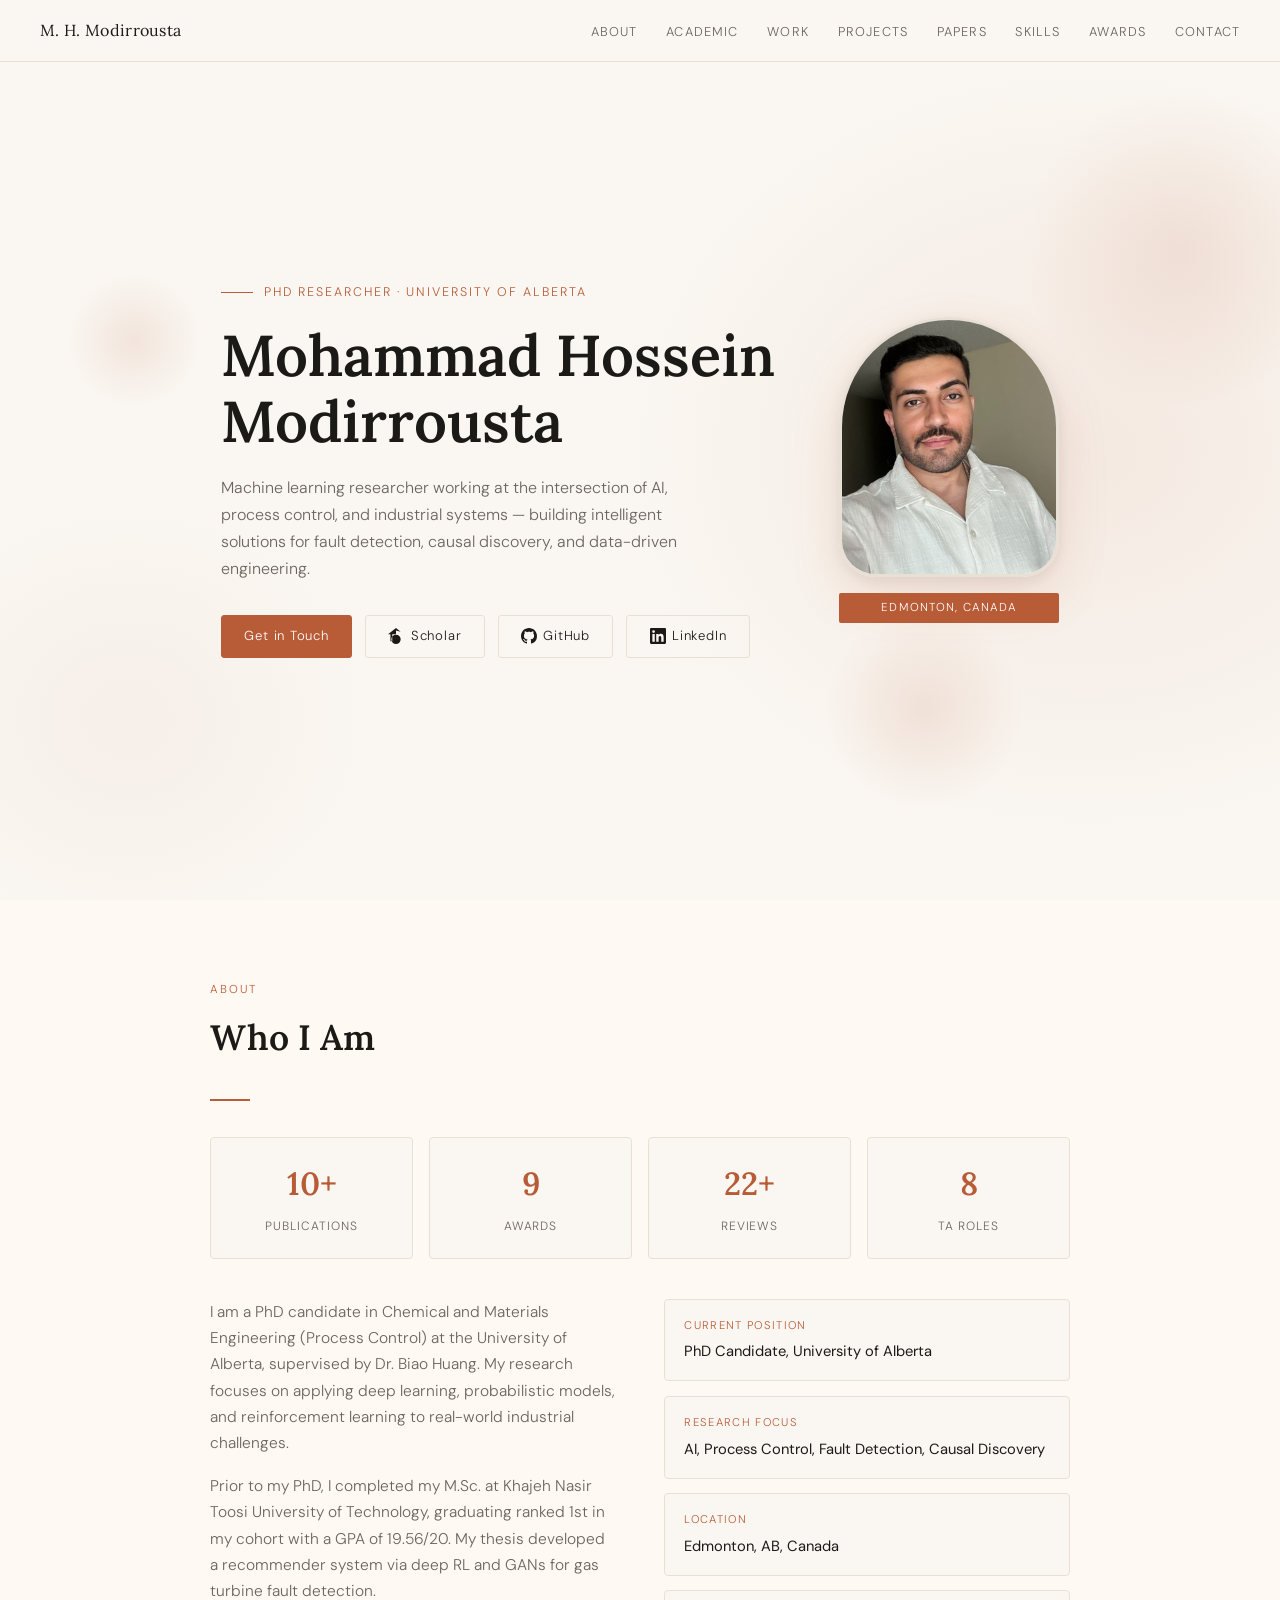
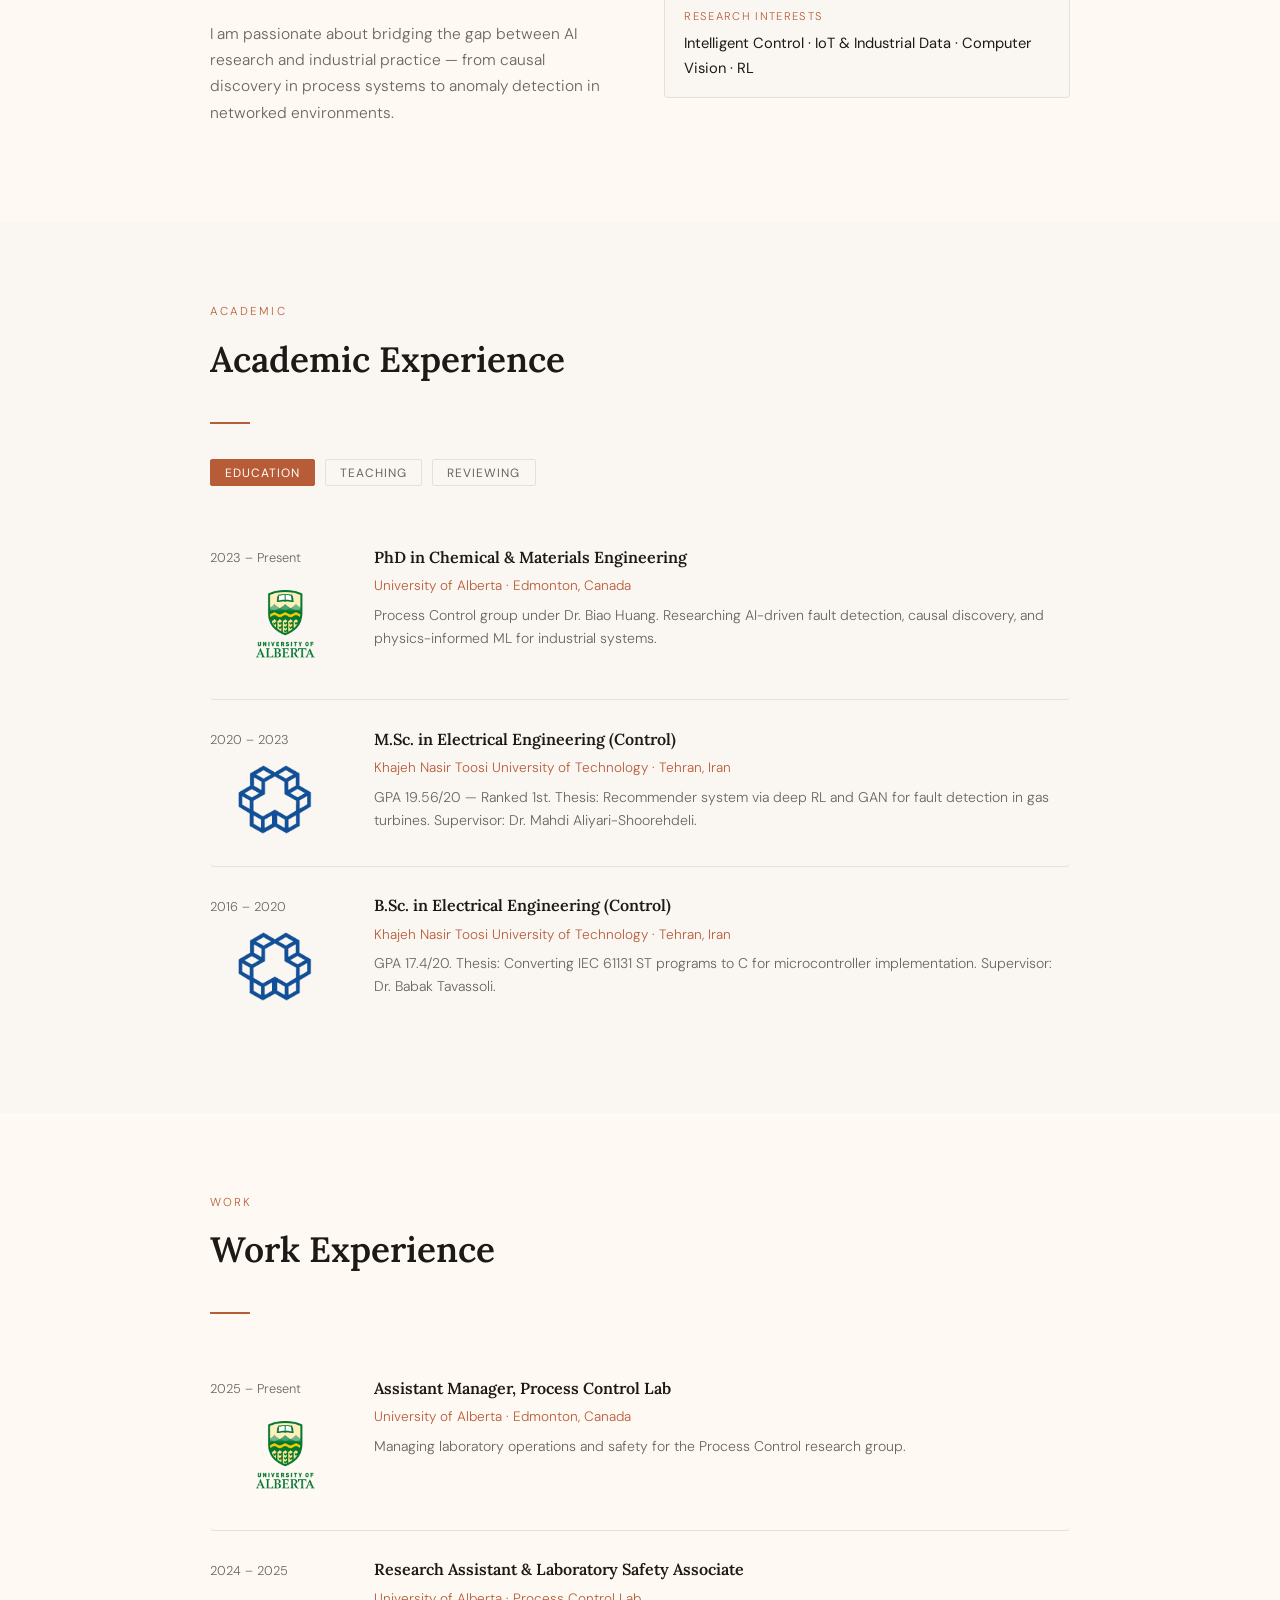
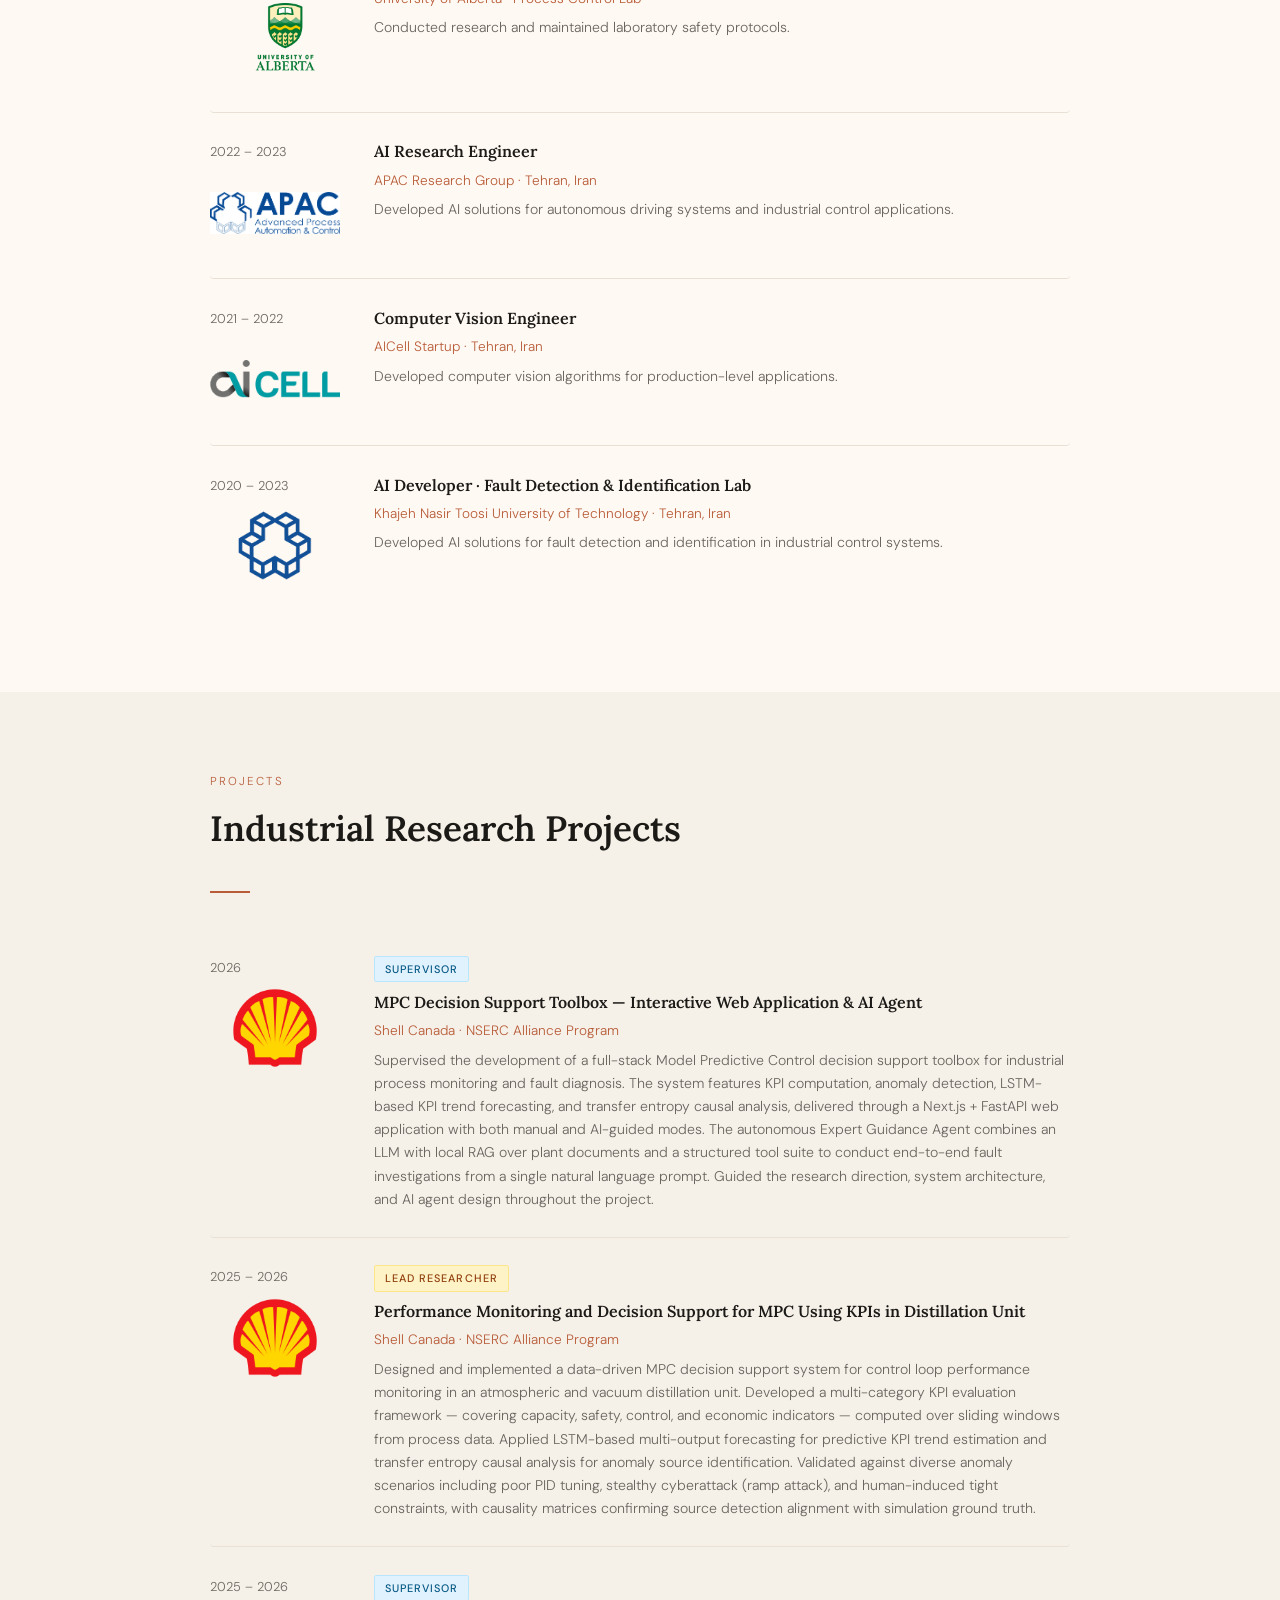
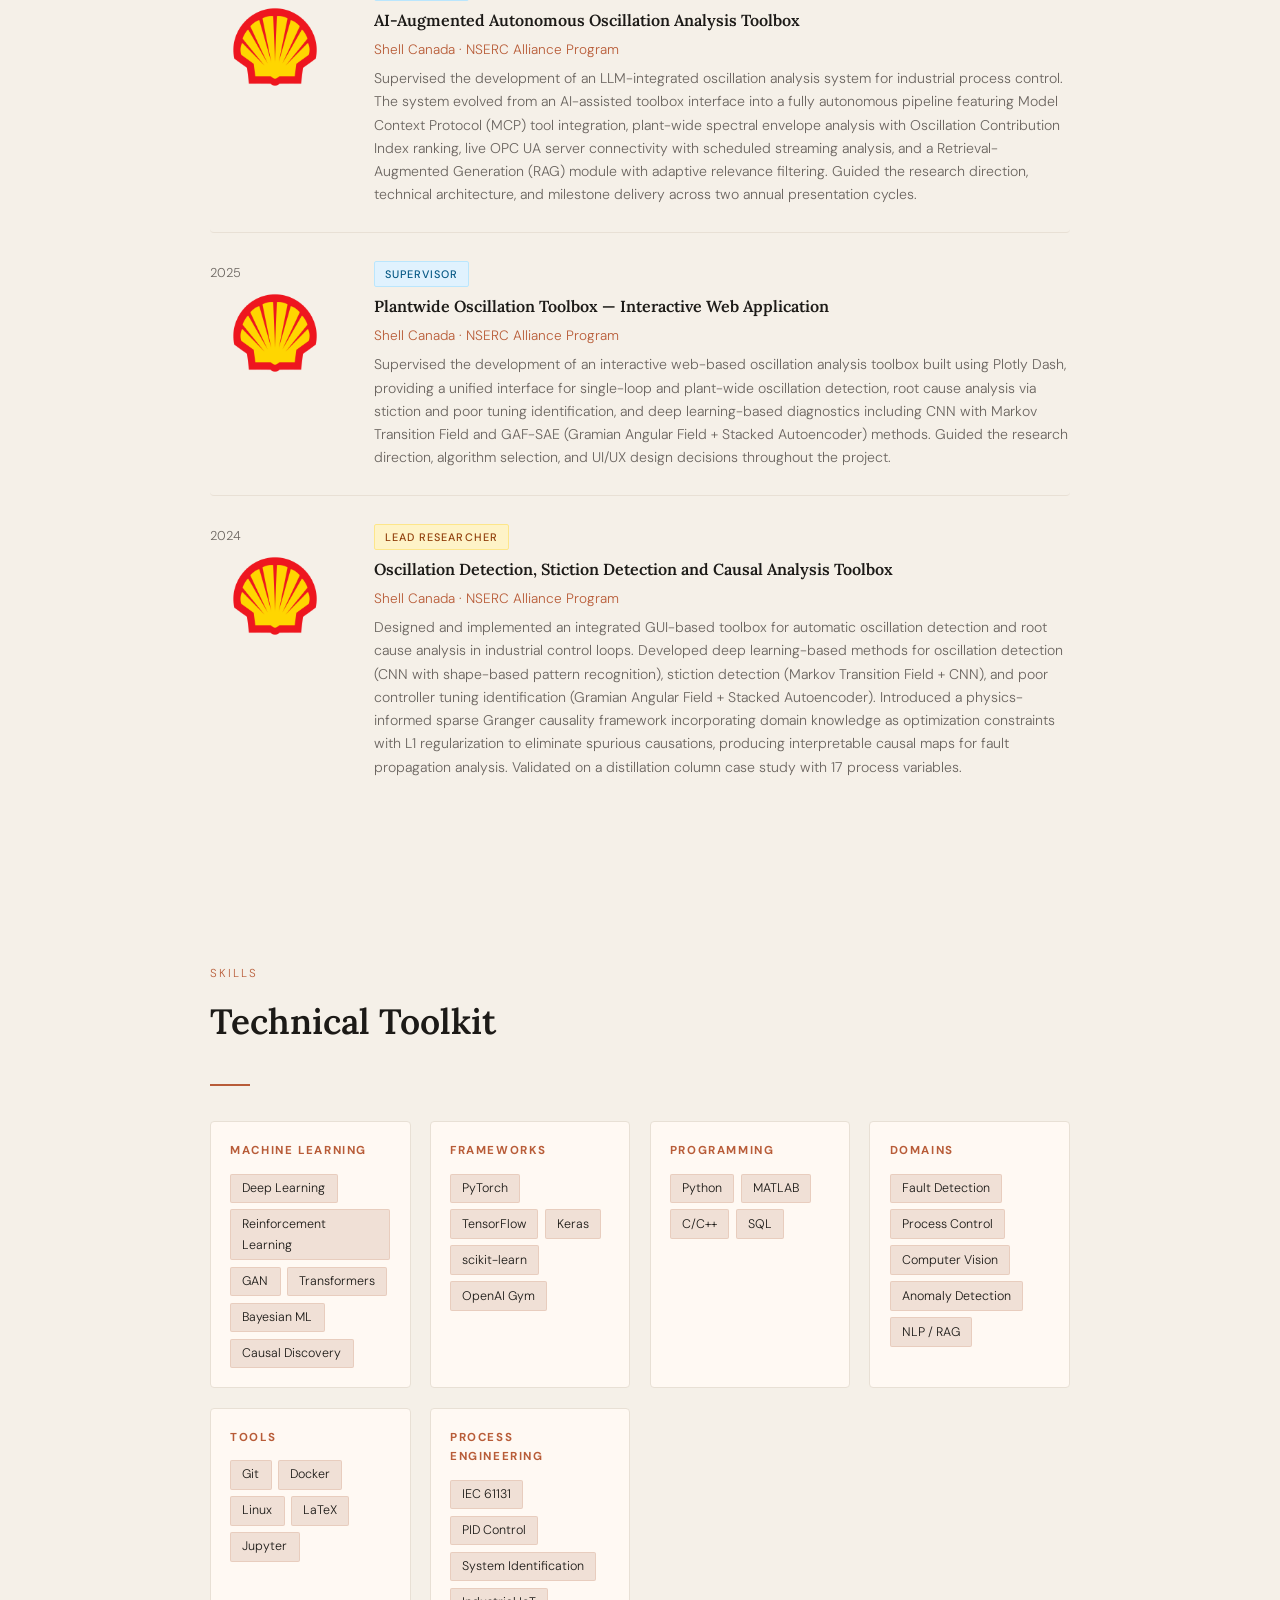
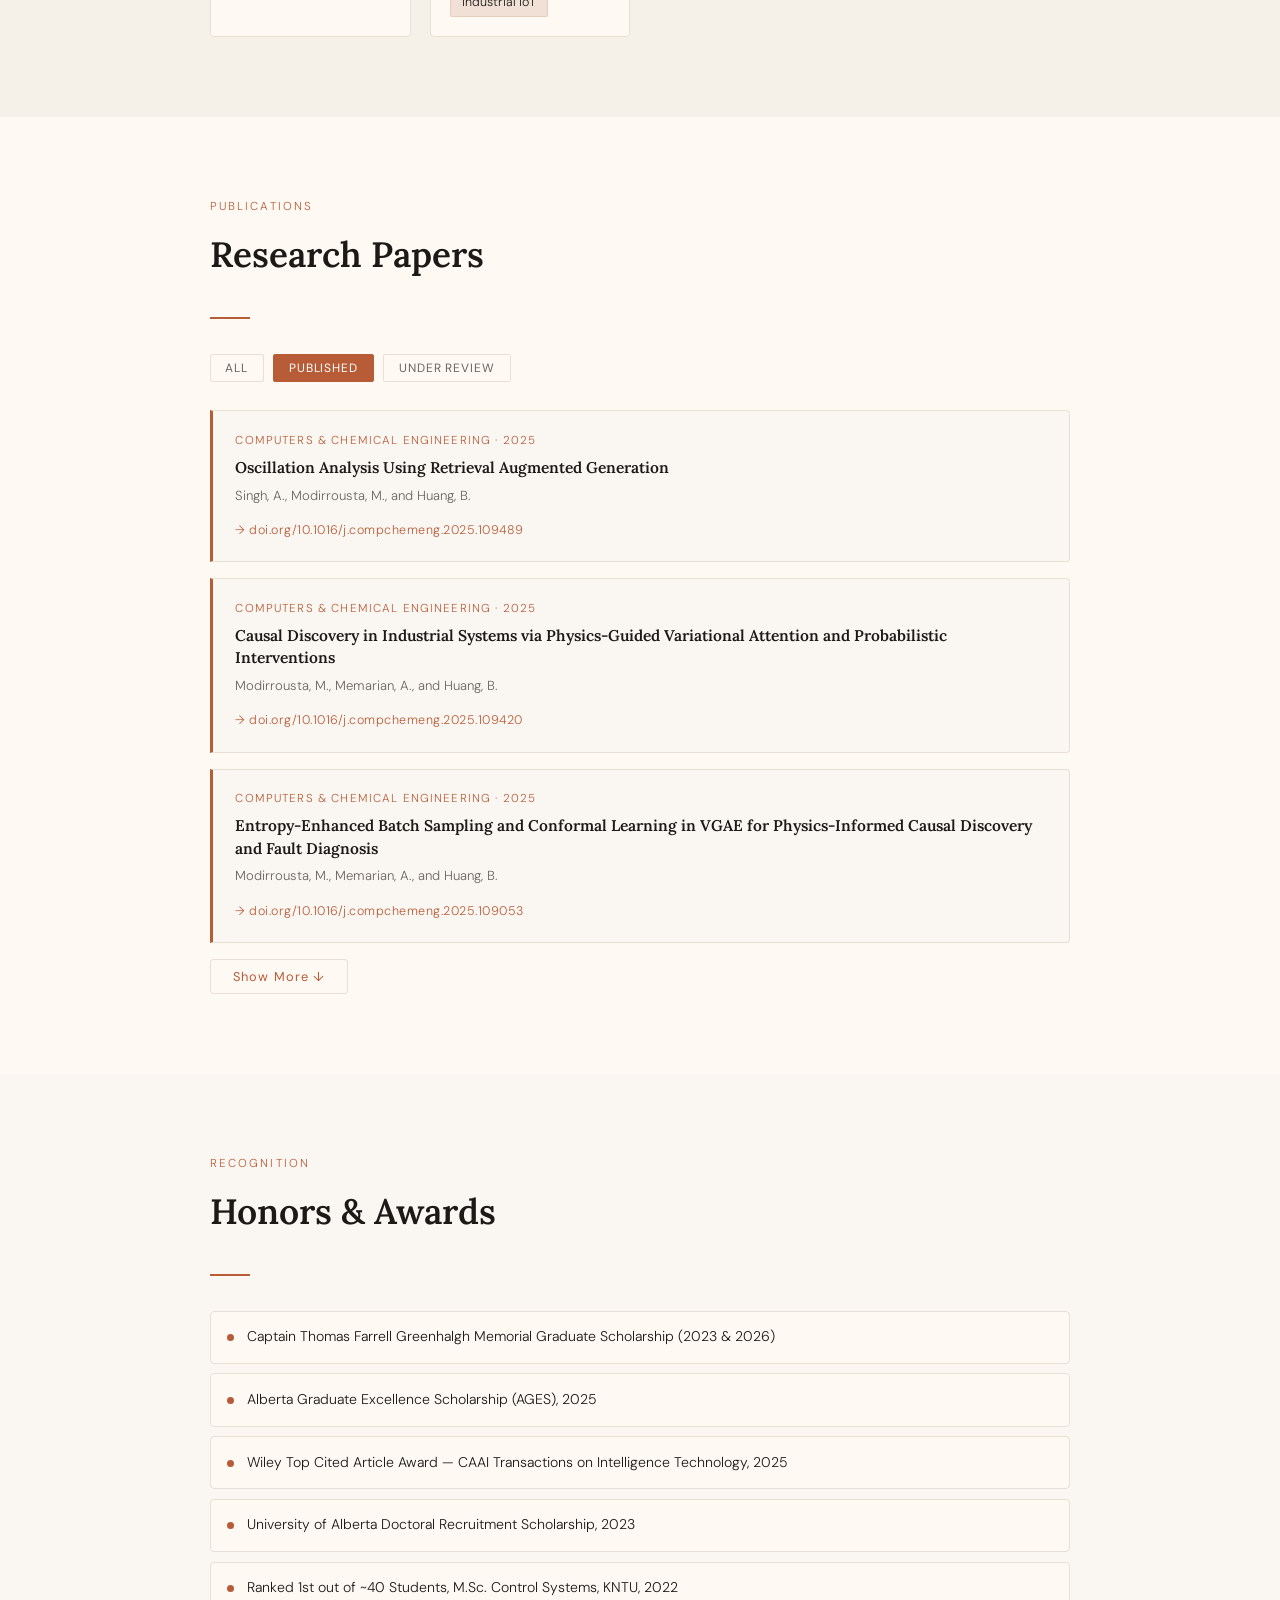
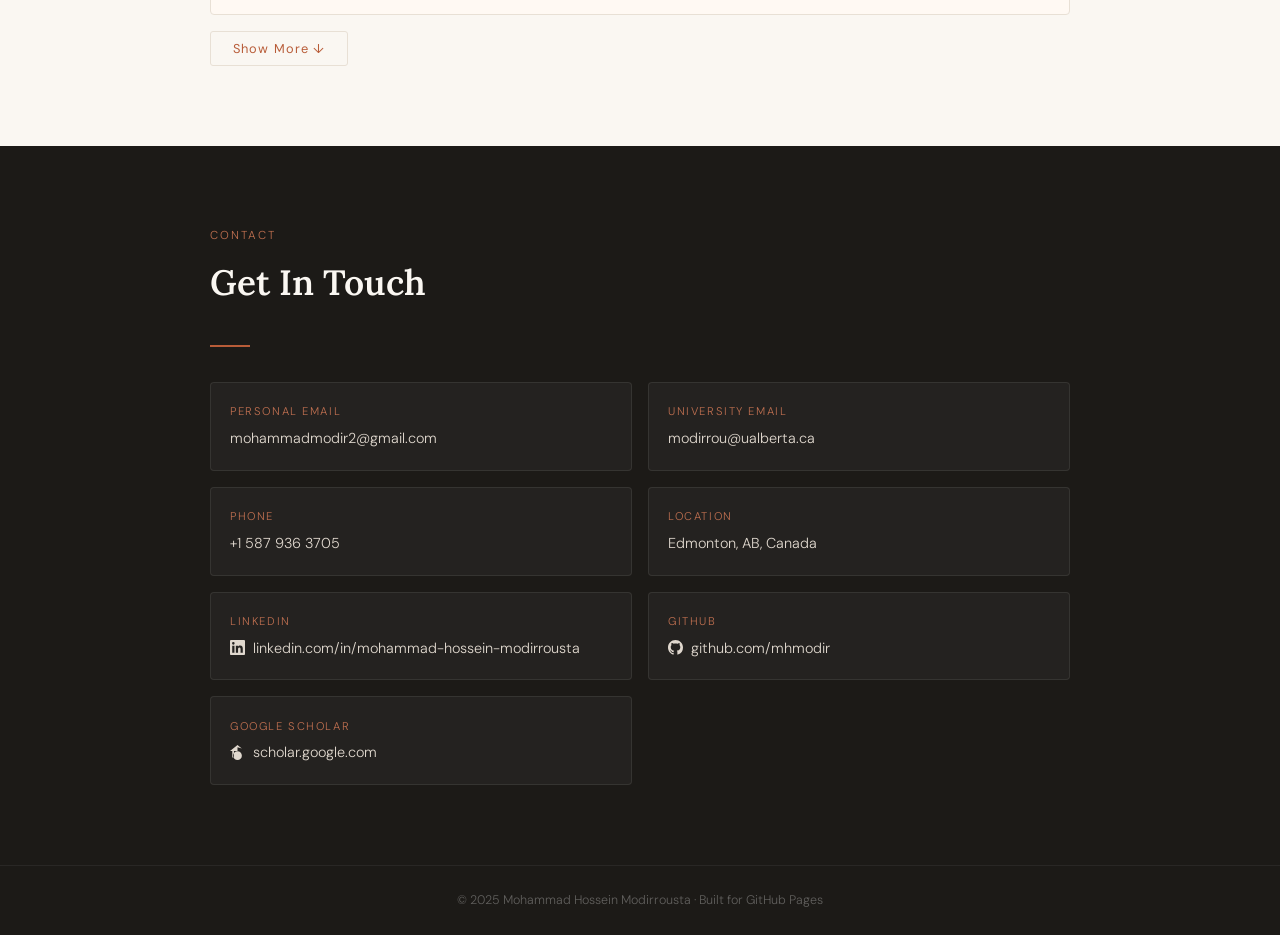
==== commit 84c13557: "Update print statement from 'Hello' to 'Goodbye'" ====
--- a/index.html
+++ b/index.html
@@ -483,7 +483,7 @@
           <svg width="16" height="16" viewBox="0 0 24 24" fill="currentColor"><path d="M12 24a7 7 0 1 1 0-14 7 7 0 0 1 0 14zm0-24L0 9.5h3.64v10.37h2.73V9.5H12l6.91-3.75L12 0zm6.91 5.75L12 9.5V3.75l6.91 2z"/></svg>
           Scholar
         </a>
-        <a href="https://github.com/mo26-web" target="_blank" class="btn btn-outline" title="GitHub">
+        <a href="https://github.com/mhmodir" target="_blank" class="btn btn-outline" title="GitHub">
           <svg width="16" height="16" viewBox="0 0 24 24" fill="currentColor"><path d="M12 0C5.37 0 0 5.37 0 12c0 5.31 3.435 9.795 8.205 11.385.6.105.825-.255.825-.57 0-.285-.015-1.23-.015-2.235-3.015.555-3.795-.735-4.035-1.41-.135-.345-.72-1.41-1.23-1.695-.42-.225-1.02-.78-.015-.795.945-.015 1.62.87 1.845 1.23 1.08 1.815 2.805 1.305 3.495.99.105-.78.42-1.305.765-1.605-2.67-.3-5.46-1.335-5.46-5.925 0-1.305.465-2.385 1.23-3.225-.12-.3-.54-1.53.12-3.18 0 0 1.005-.315 3.3 1.23.96-.27 1.98-.405 3-.405s2.04.135 3 .405c2.295-1.56 3.3-1.23 3.3-1.23.66 1.65.24 2.88.12 3.18.765.84 1.23 1.905 1.23 3.225 0 4.605-2.805 5.625-5.475 5.925.435.375.81 1.095.81 2.22 0 1.605-.015 2.895-.015 3.3 0 .315.225.69.825.57A12.02 12.02 0 0 0 24 12c0-6.63-5.37-12-12-12z"/></svg>
           GitHub
         </a>
@@ -1039,9 +1039,9 @@
       </div>
       <div class="contact-item reveal reveal-delay-2">
         <span class="c-label">GitHub</span>
-        <a href="https://github.com/mo26-web" target="_blank" style="display:flex;align-items:center;gap:0.5rem;">
+        <a href="https://github.com/mhmodir" target="_blank" style="display:flex;align-items:center;gap:0.5rem;">
           <svg width="15" height="15" viewBox="0 0 24 24" fill="#e0d8ce"><path d="M12 0C5.37 0 0 5.37 0 12c0 5.31 3.435 9.795 8.205 11.385.6.105.825-.255.825-.57 0-.285-.015-1.23-.015-2.235-3.015.555-3.795-.735-4.035-1.41-.135-.345-.72-1.41-1.23-1.695-.42-.225-1.02-.78-.015-.795.945-.015 1.62.87 1.845 1.23 1.08 1.815 2.805 1.305 3.495.99.105-.78.42-1.305.765-1.605-2.67-.3-5.46-1.335-5.46-5.925 0-1.305.465-2.385 1.23-3.225-.12-.3-.54-1.53.12-3.18 0 0 1.005-.315 3.3 1.23.96-.27 1.98-.405 3-.405s2.04.135 3 .405c2.295-1.56 3.3-1.23 3.3-1.23.66 1.65.24 2.88.12 3.18.765.84 1.23 1.905 1.23 3.225 0 4.605-2.805 5.625-5.475 5.925.435.375.81 1.095.81 2.22 0 1.605-.015 2.895-.015 3.3 0 .315.225.69.825.57A12.02 12.02 0 0 0 24 12c0-6.63-5.37-12-12-12z"/></svg>
-          github.com/mo26-web
+          github.com/mhmodir
         </a>
       </div>
       <div class="contact-item reveal">
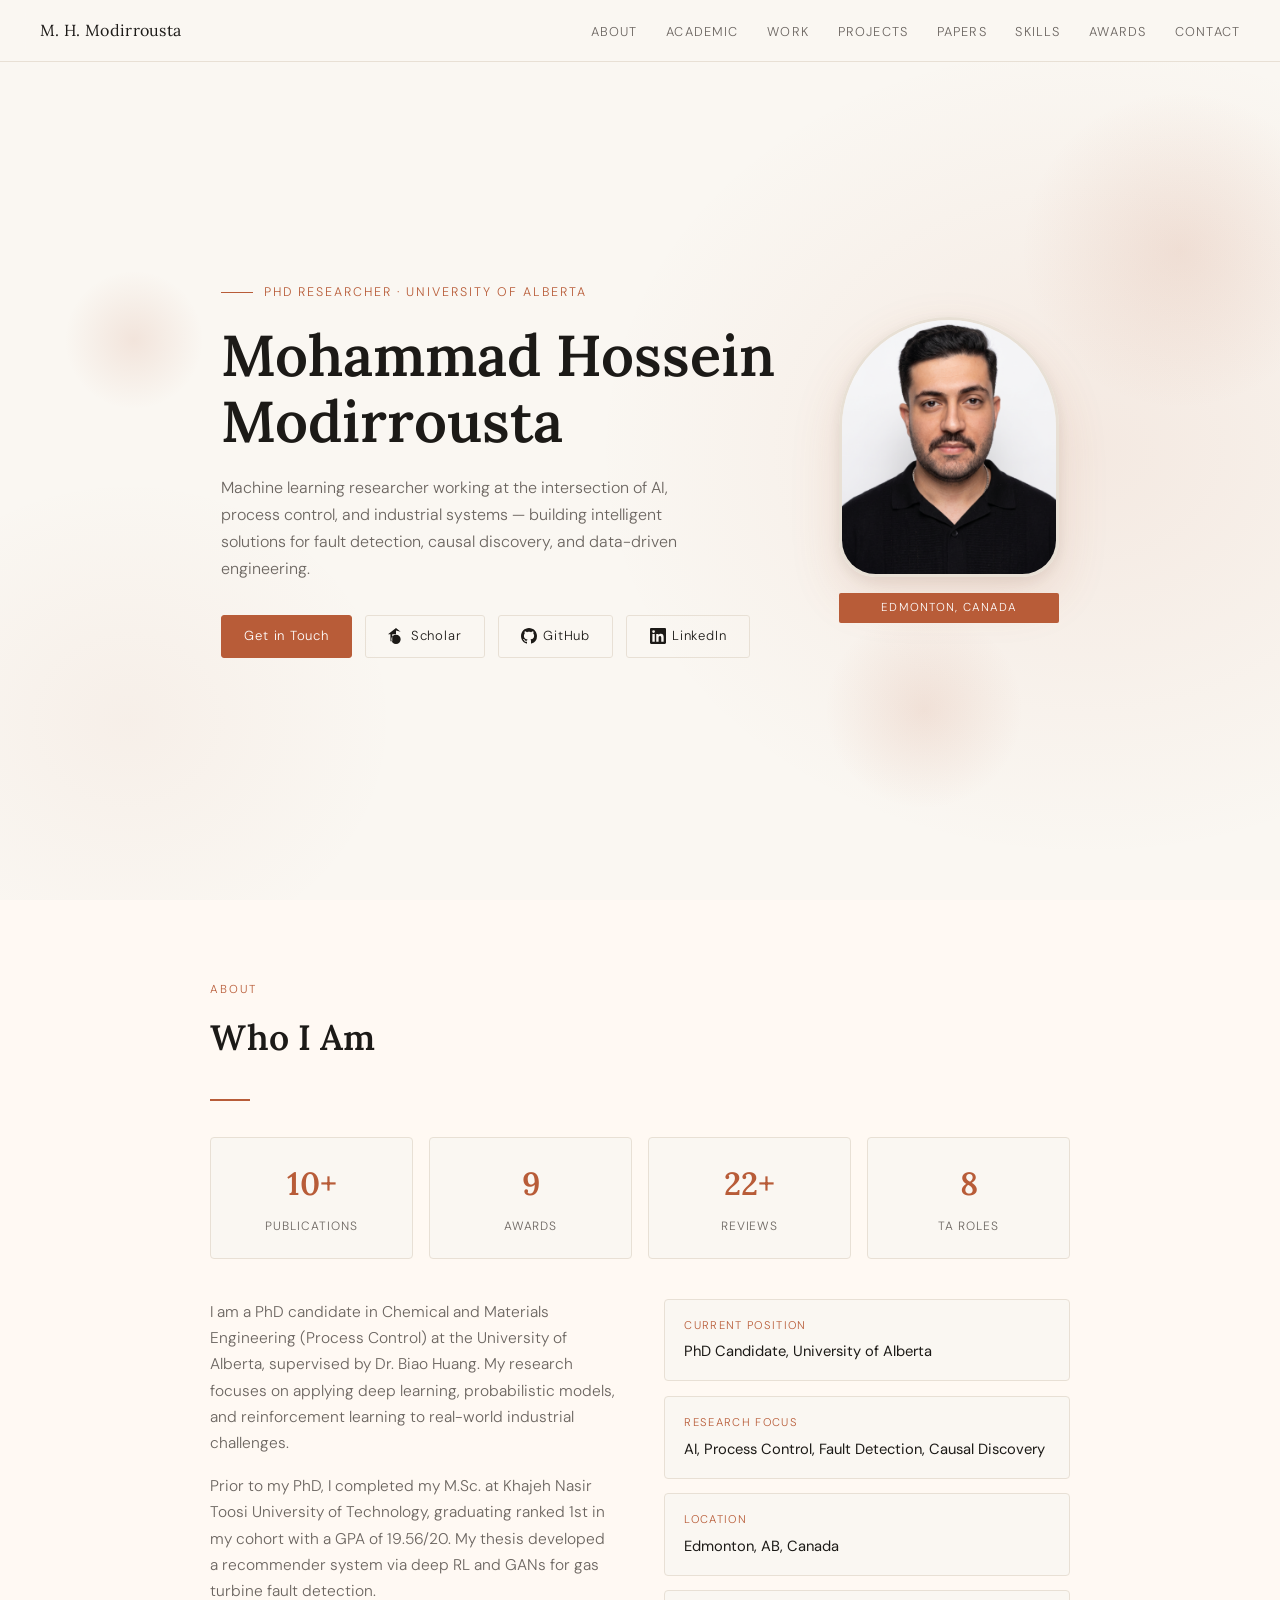
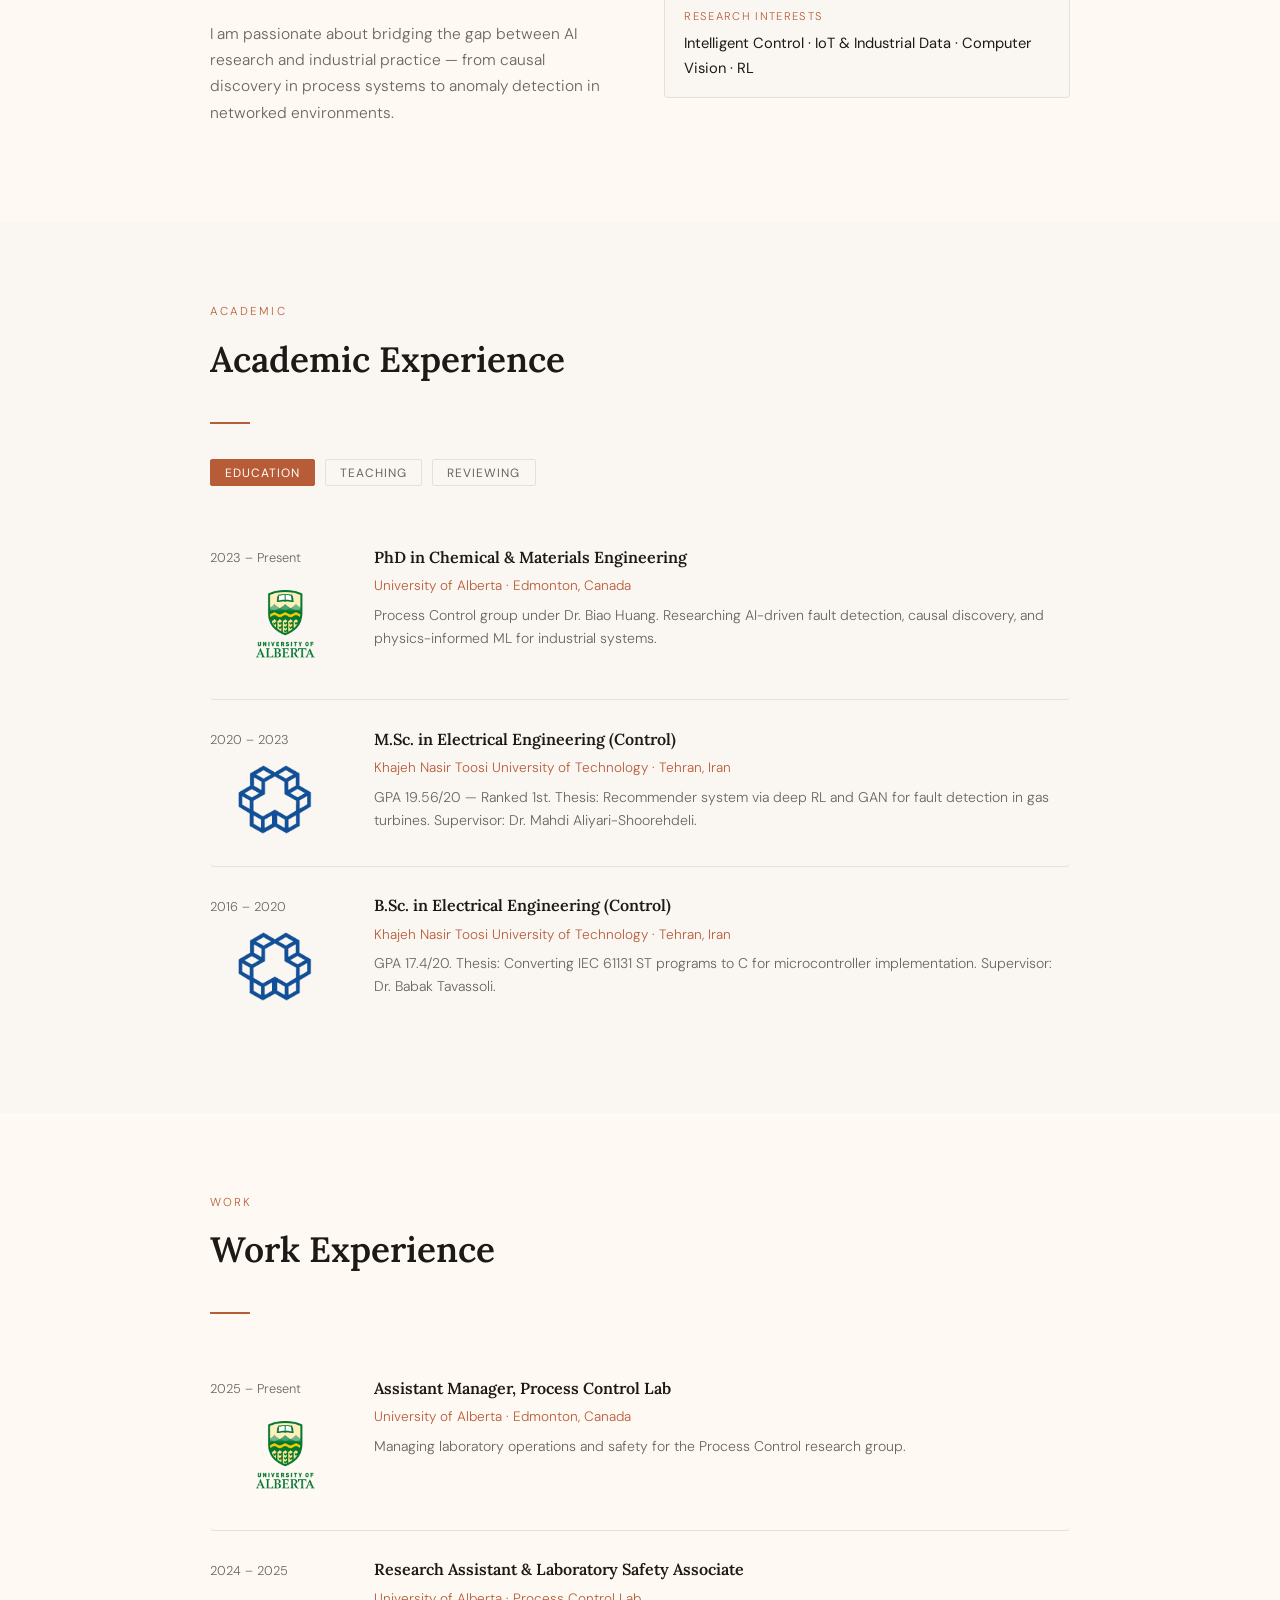
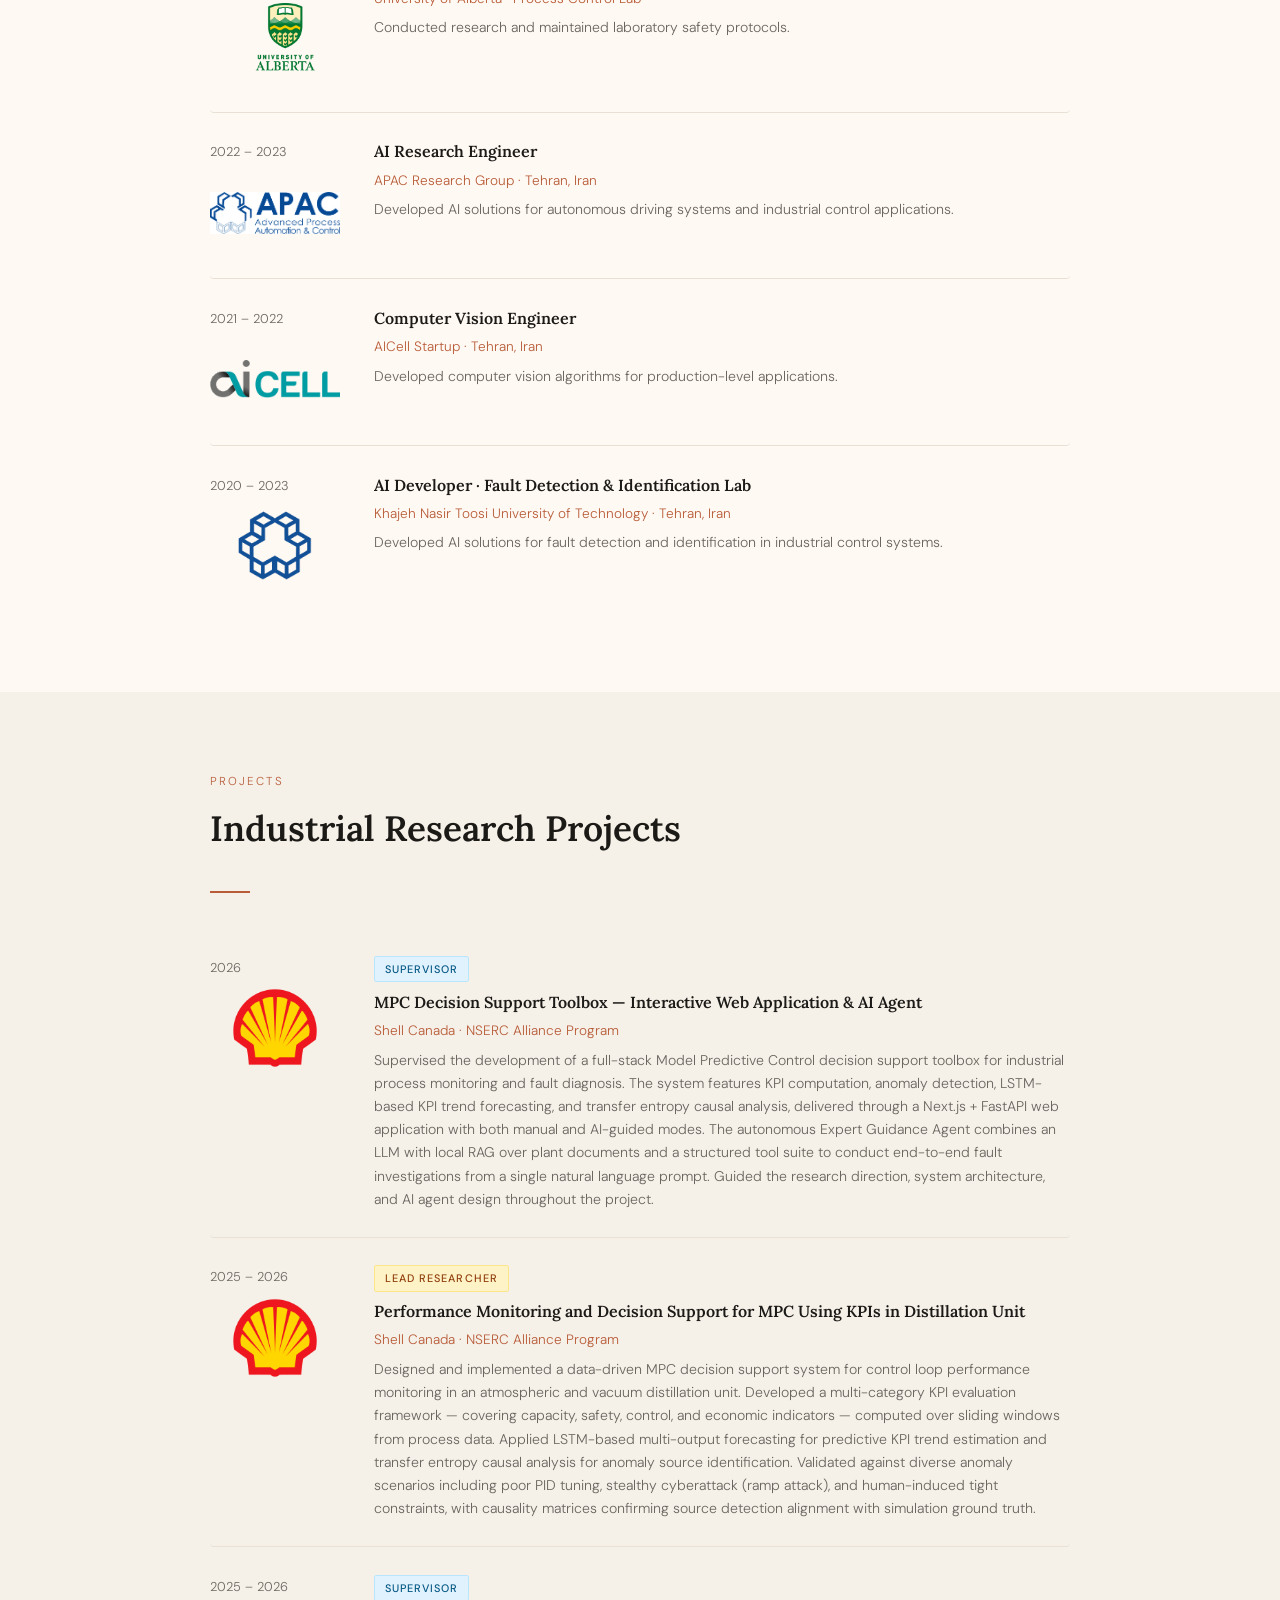
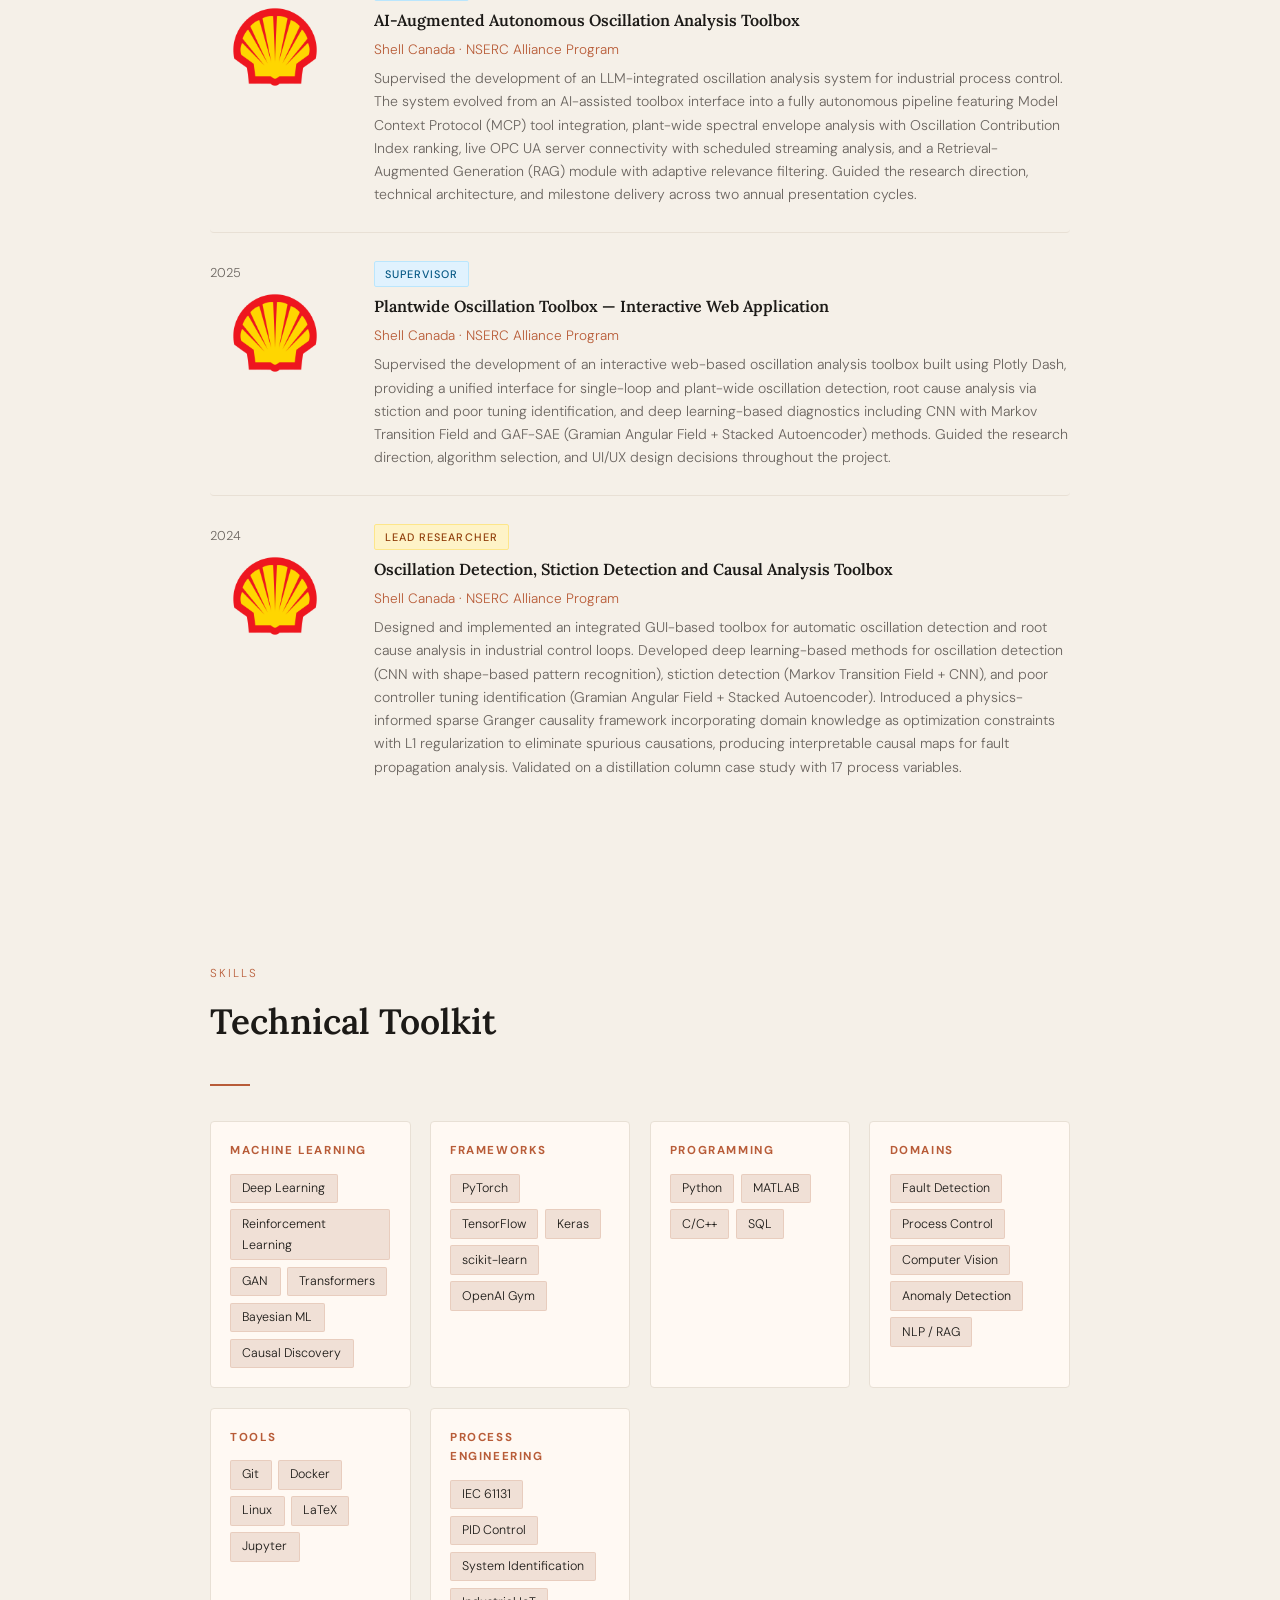
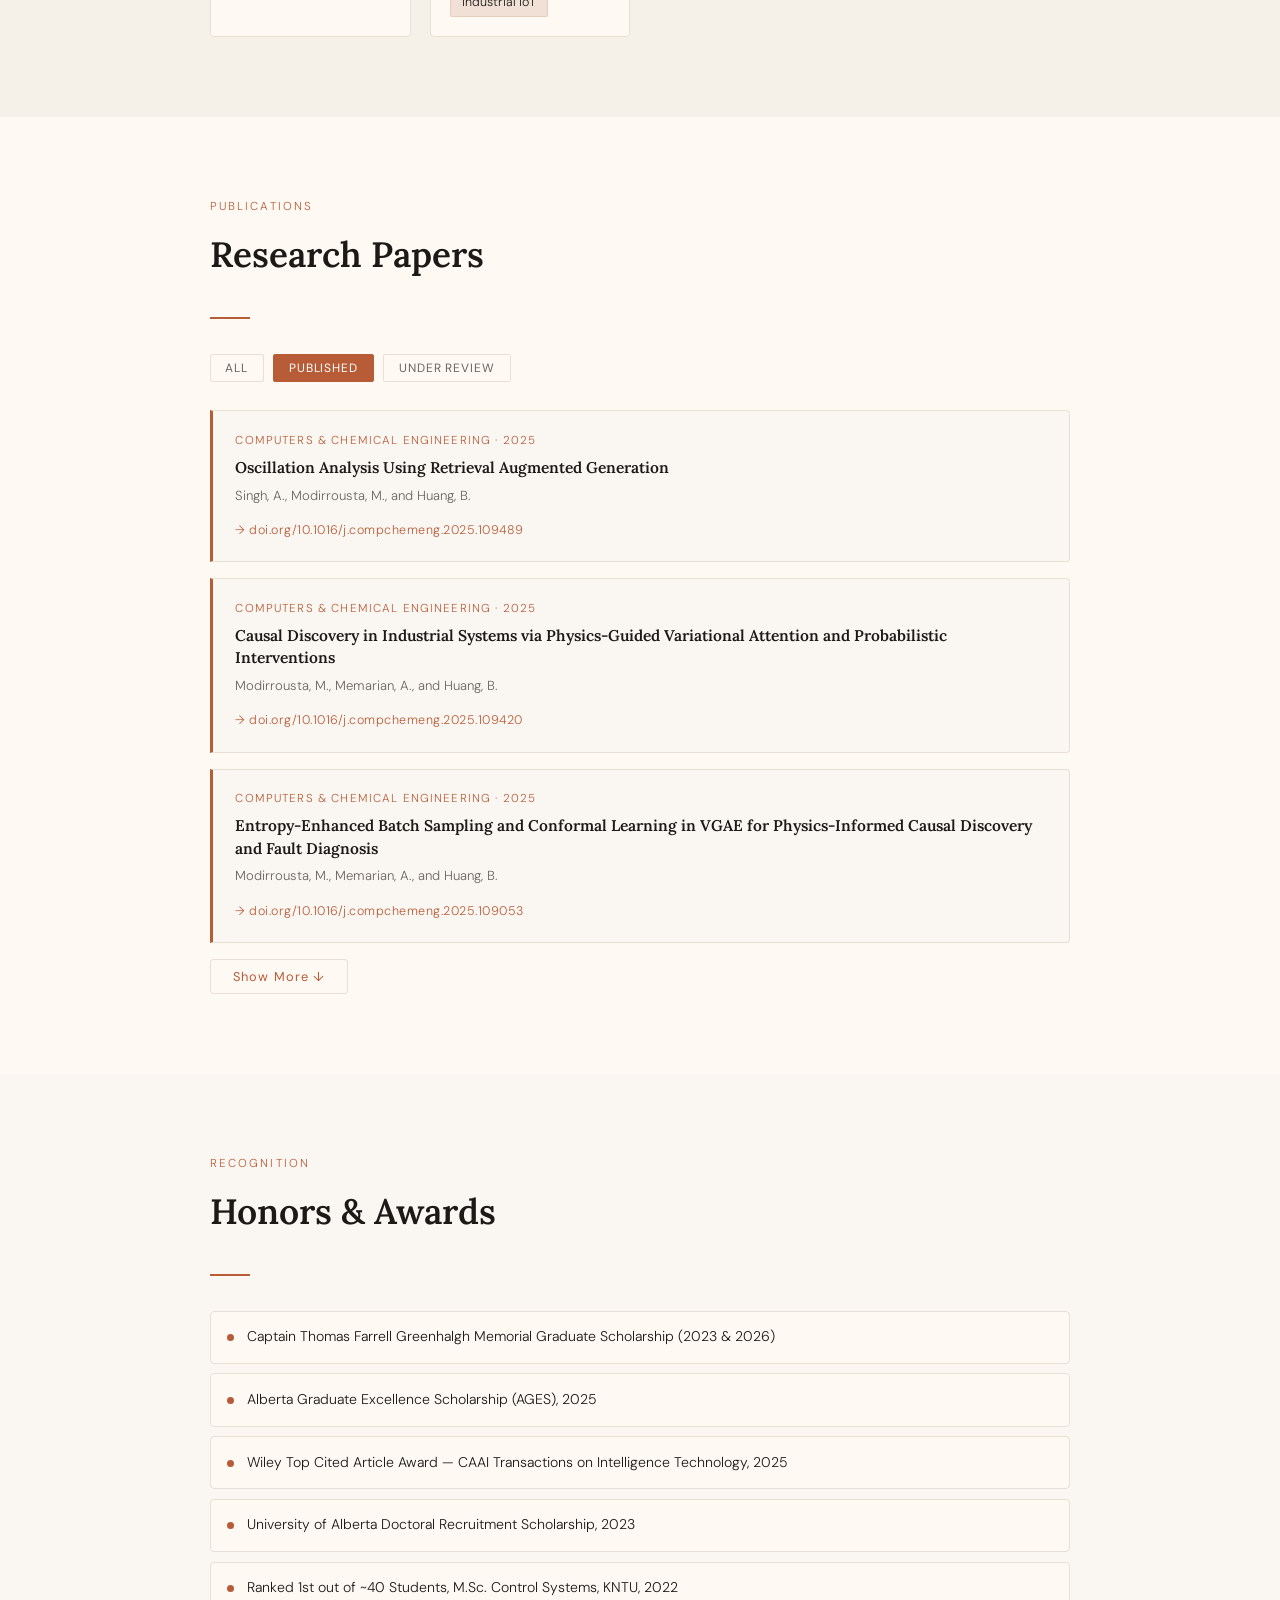
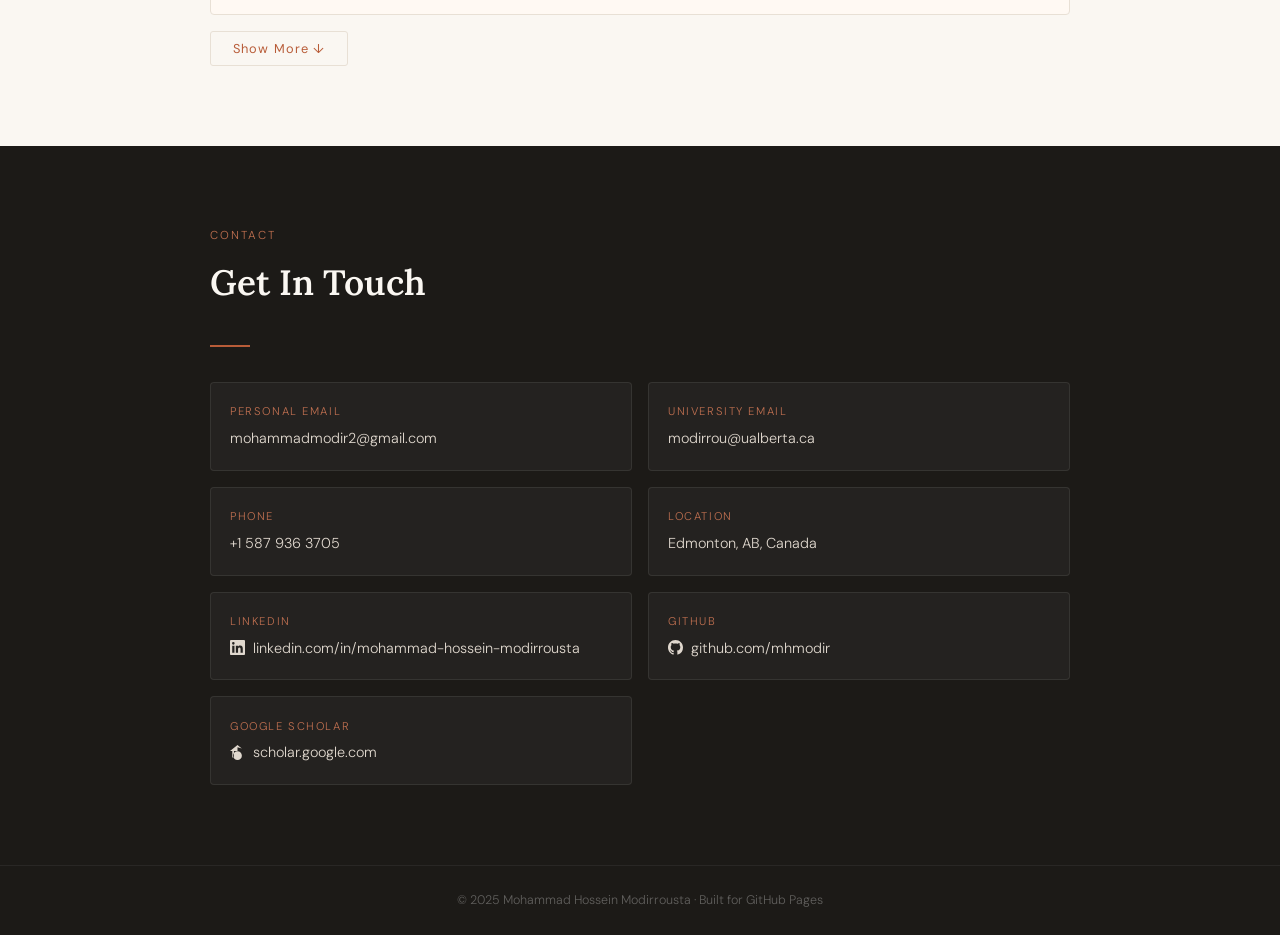
==== commit cea8c08b: "Update fmt.Println message from 'Hello' to 'Goodbye'" ====
--- a/index.html
+++ b/index.html
@@ -495,7 +495,7 @@
     </div>
     <div class="hero-photo-wrap">
       <div>
-        <img src="images/profile.jfif" alt="Mohammad Hossein Modirrousta" class="hero-photo"/>
+        <img src="images/IMG_1372.PNG" alt="Mohammad Hossein Modirrousta" class="hero-photo"/>
         <div class="photo-badge">Edmonton, Canada</div>
       </div>
     </div>
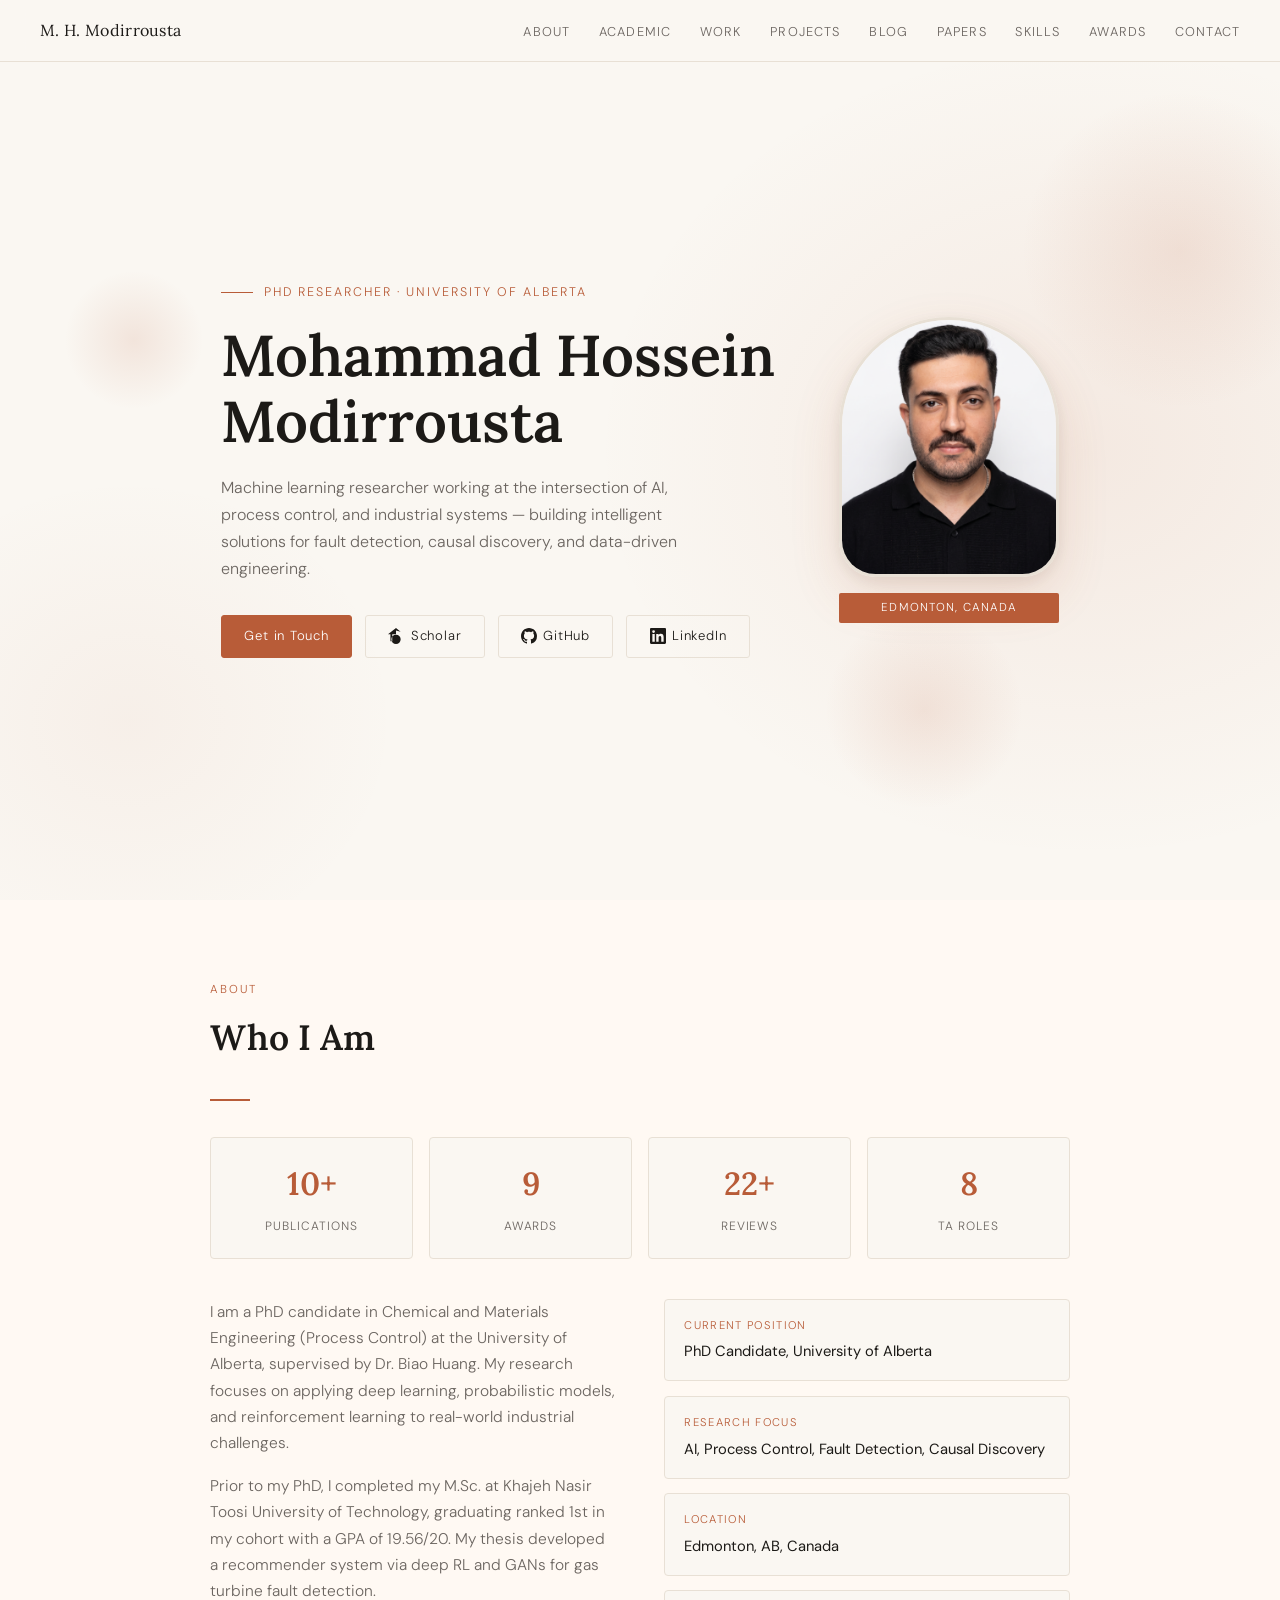
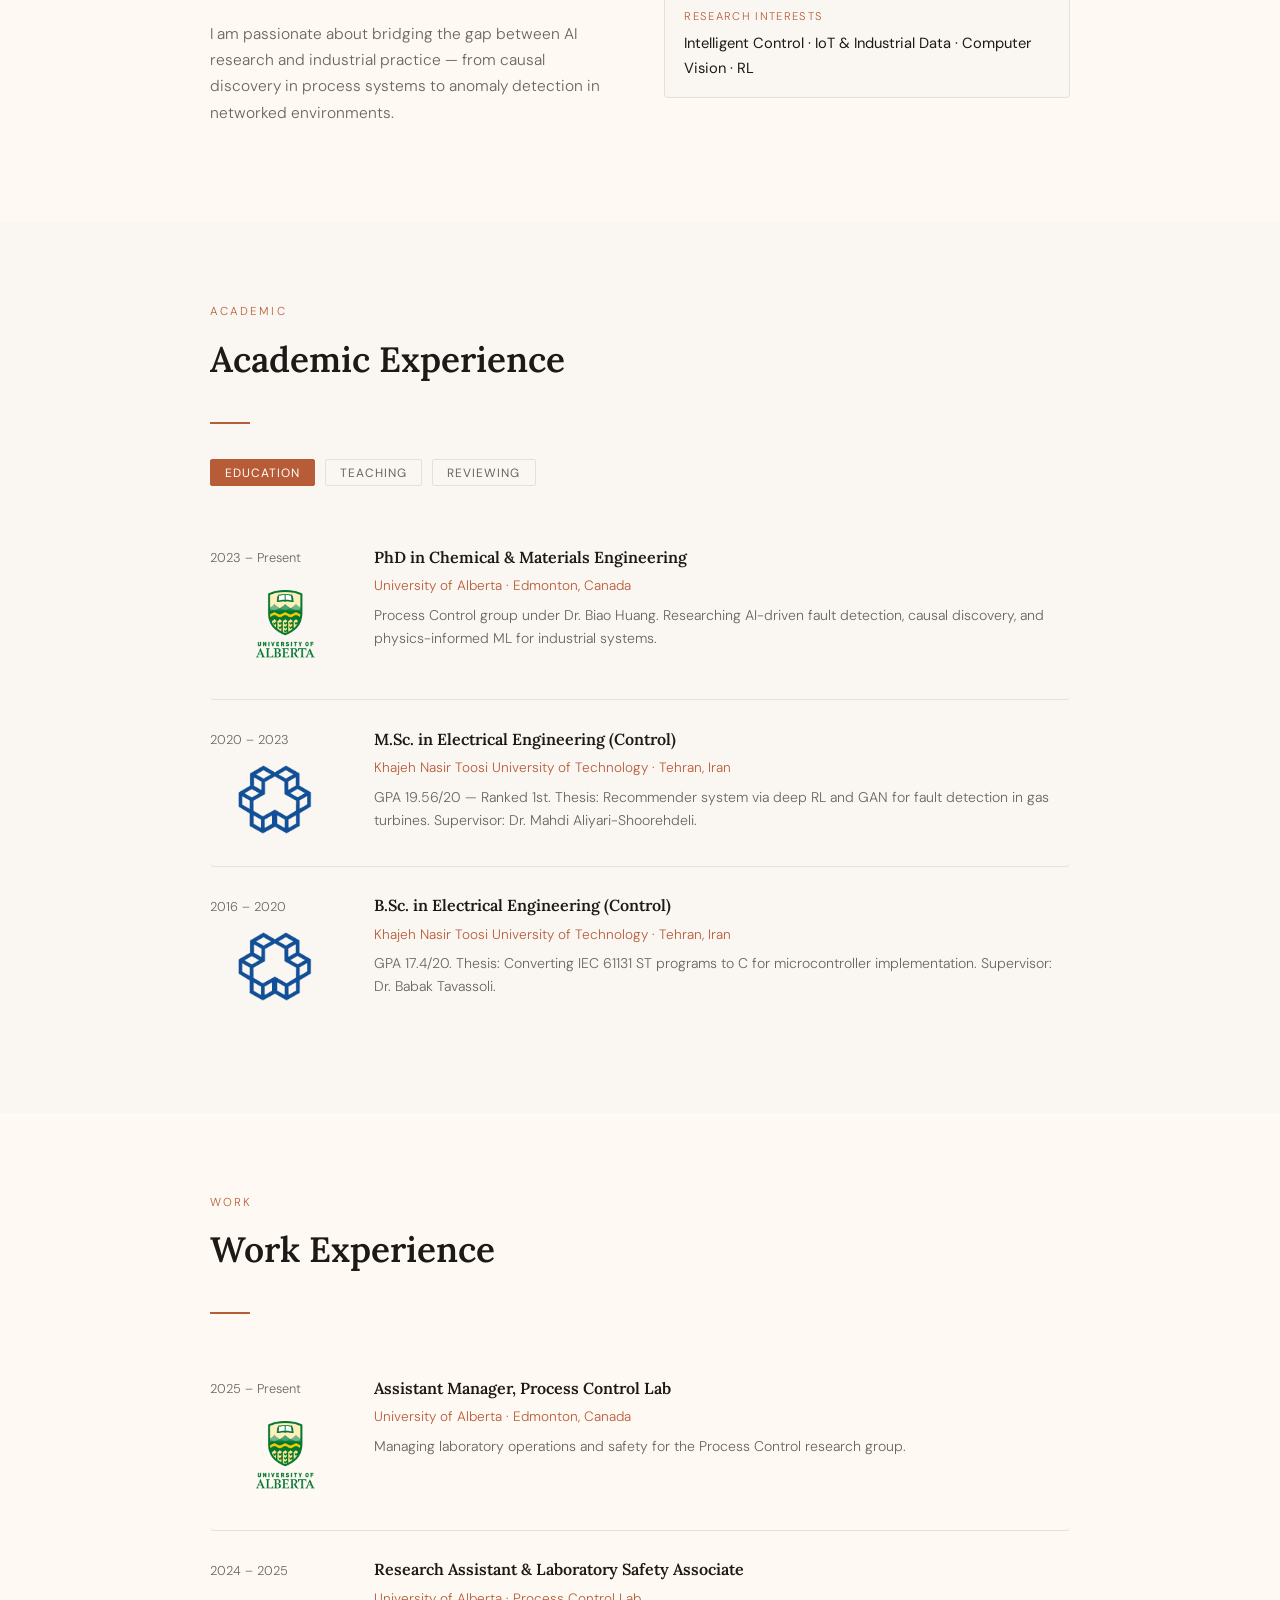
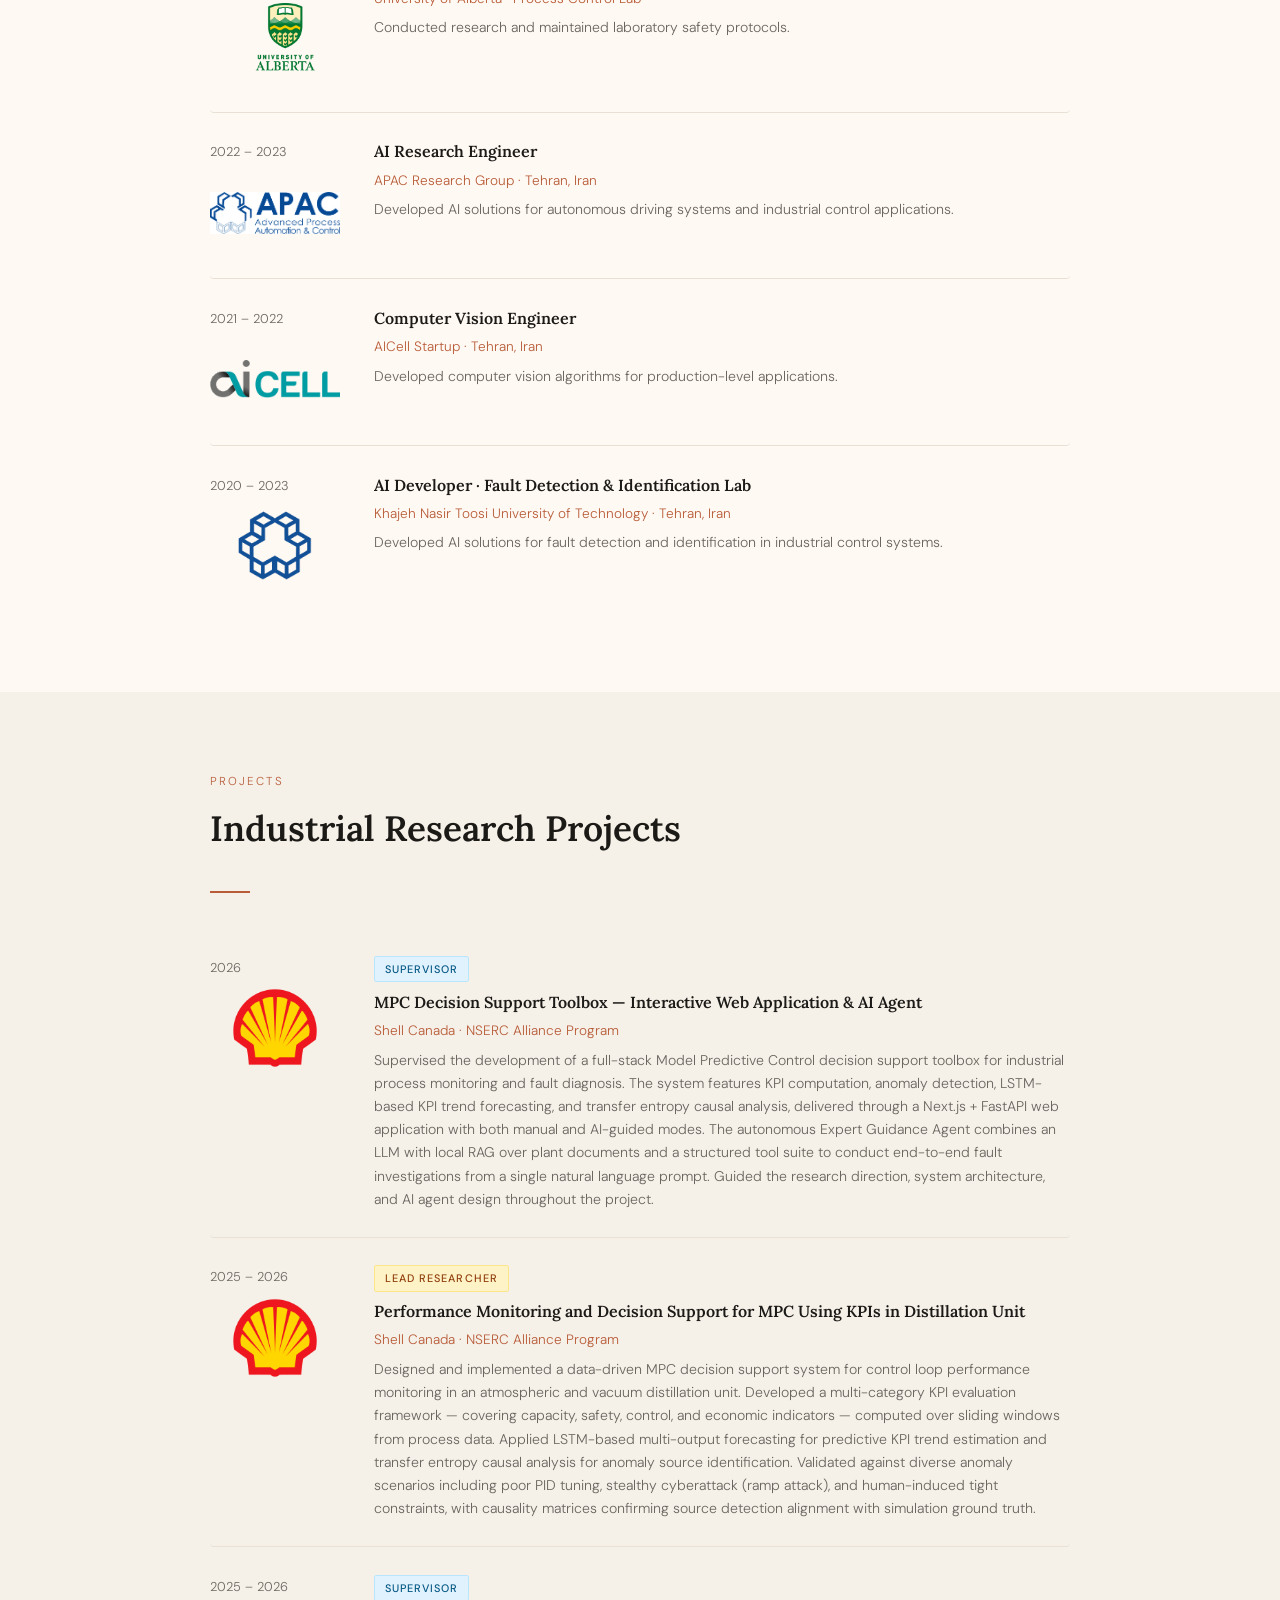
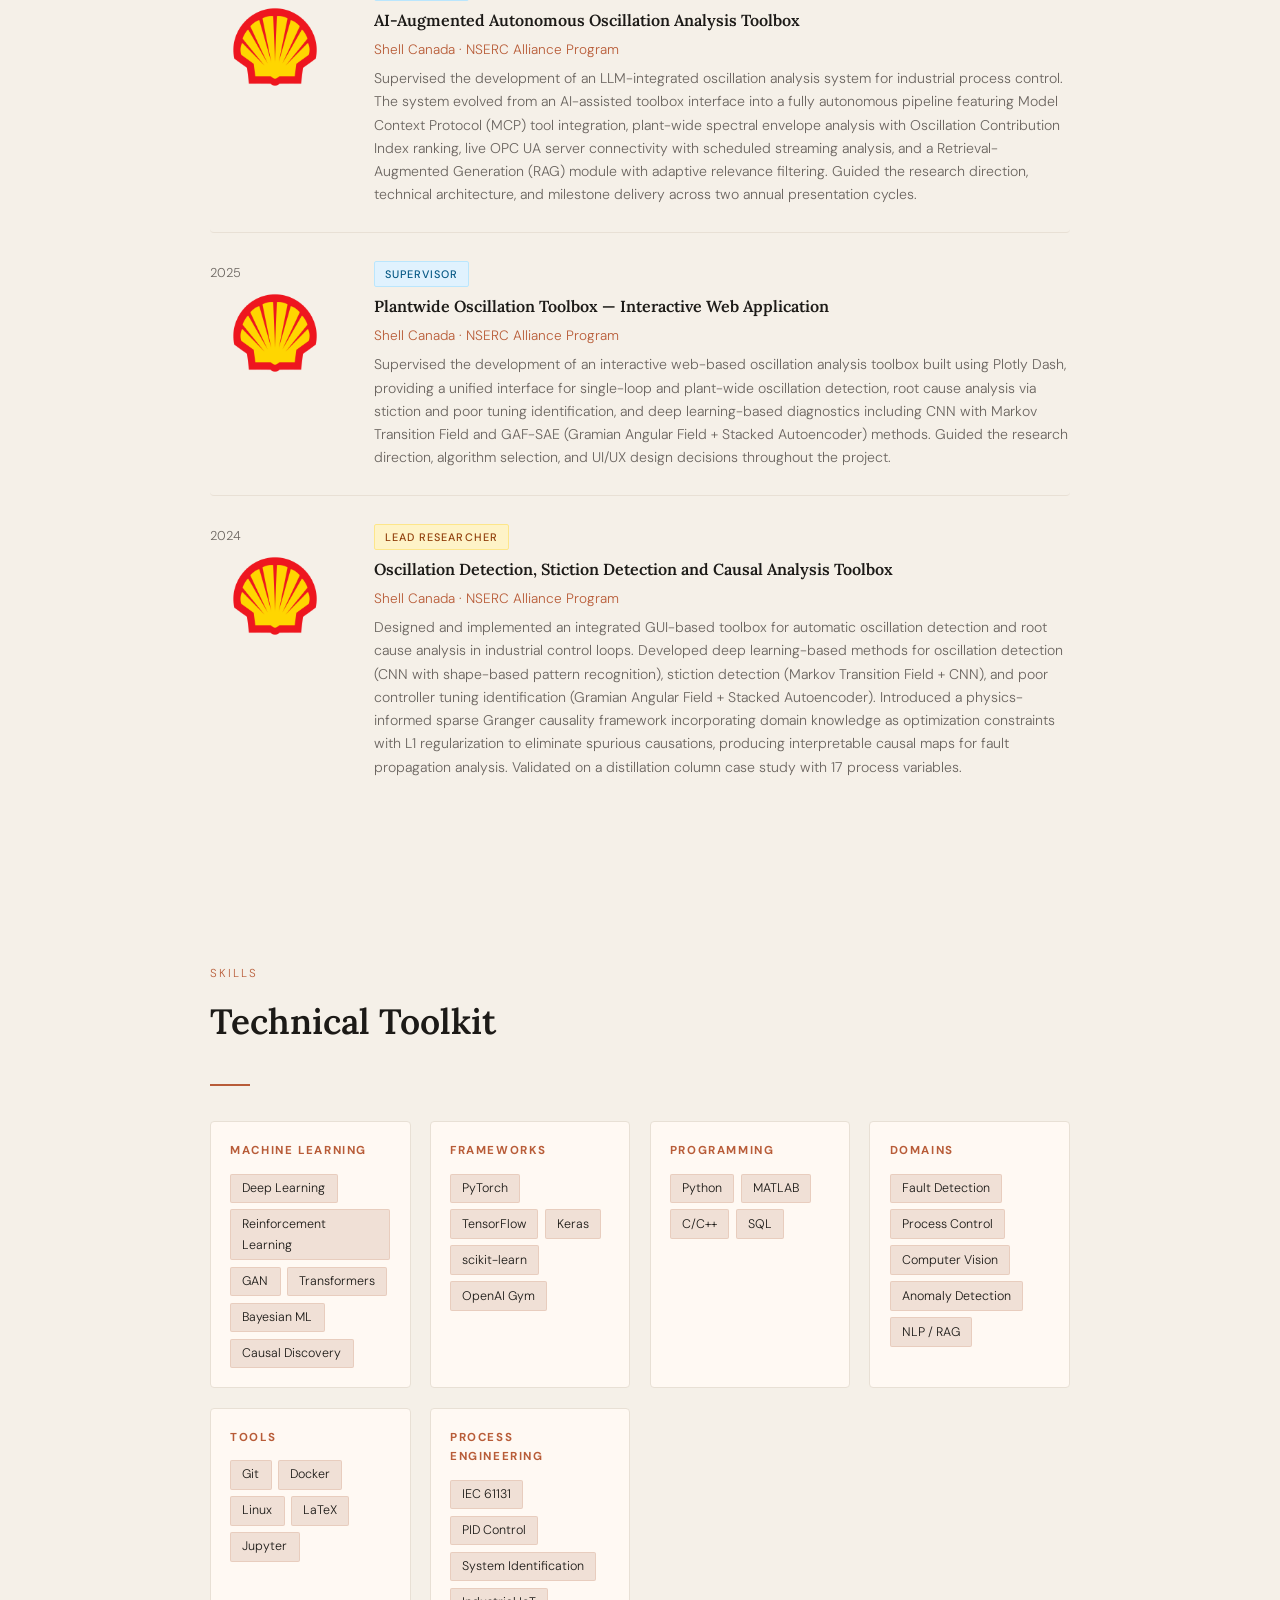
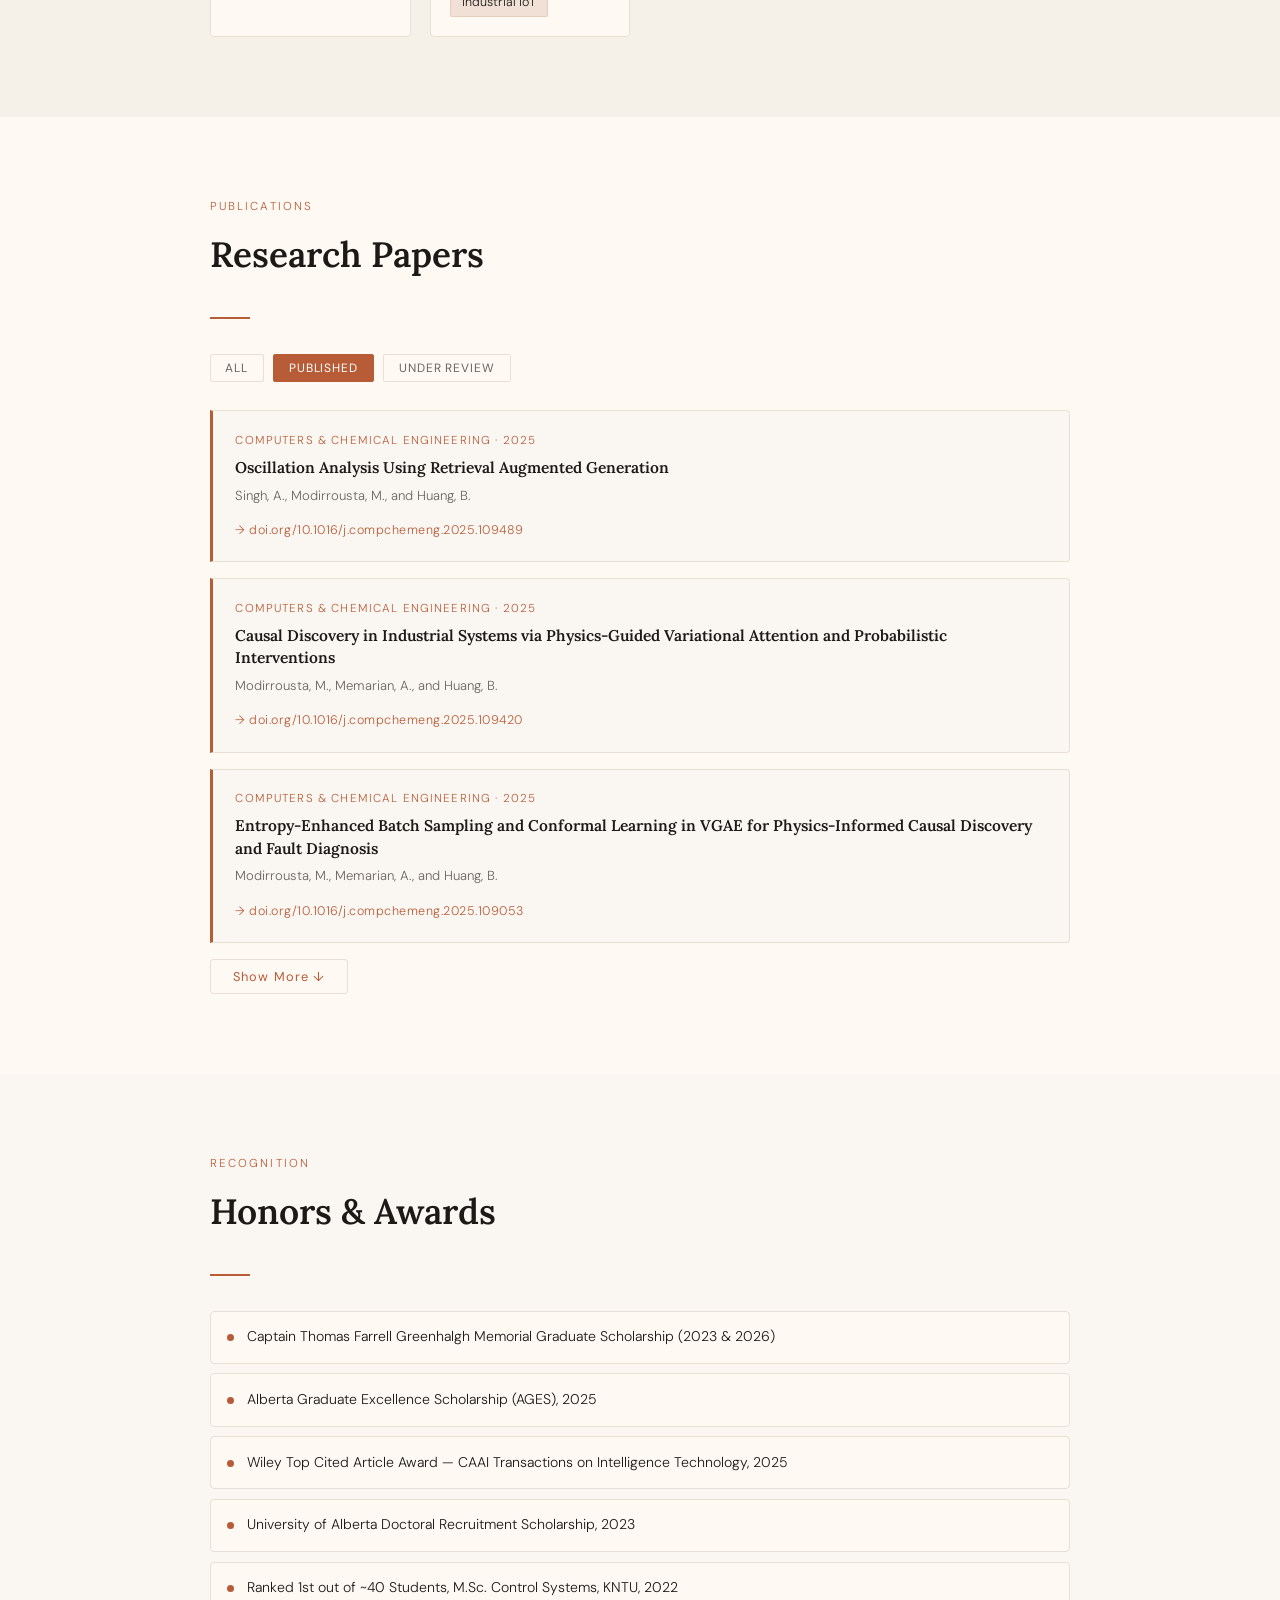
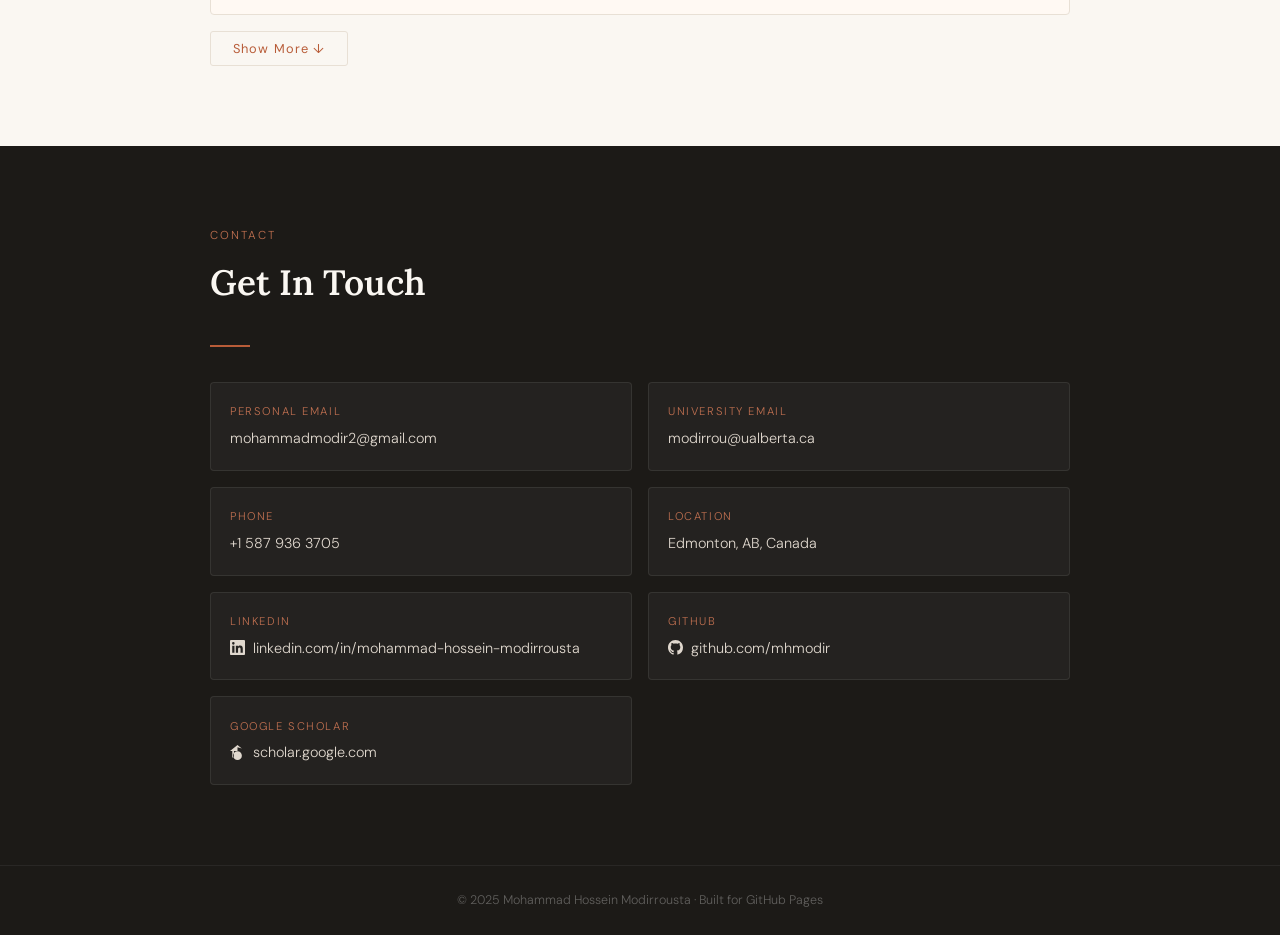
==== commit ba86f1b7: "Update the word 'Hello' to 'Goodbye'" ====
--- a/index.html
+++ b/index.html
@@ -457,6 +457,7 @@
     <li><a href="#academic">Academic</a></li>
     <li><a href="#work">Work</a></li>
     <li><a href="#projects">Projects</a></li>
+    <li><a href="blog.html">Blog</a></li>
     <li><a href="#papers">Papers</a></li>
     <li><a href="#skills">Skills</a></li>
     <li><a href="#awards">Awards</a></li>
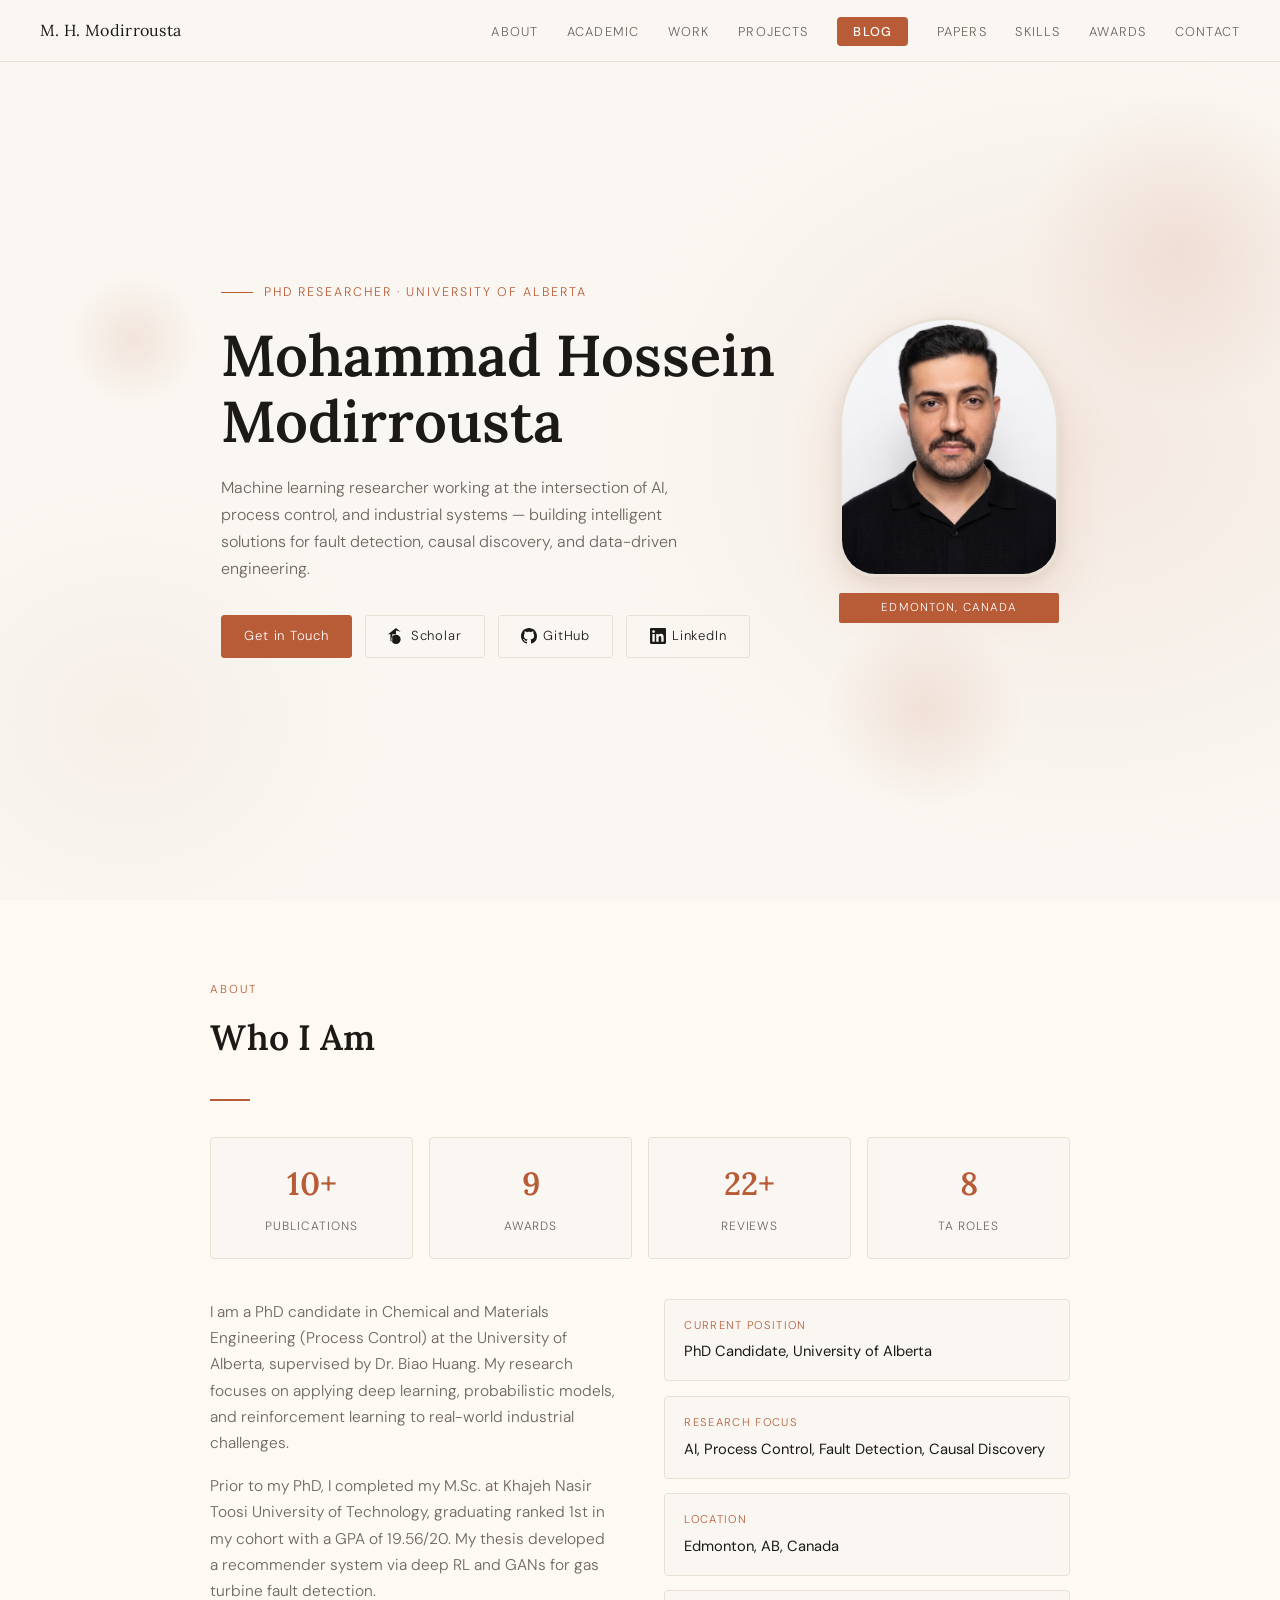
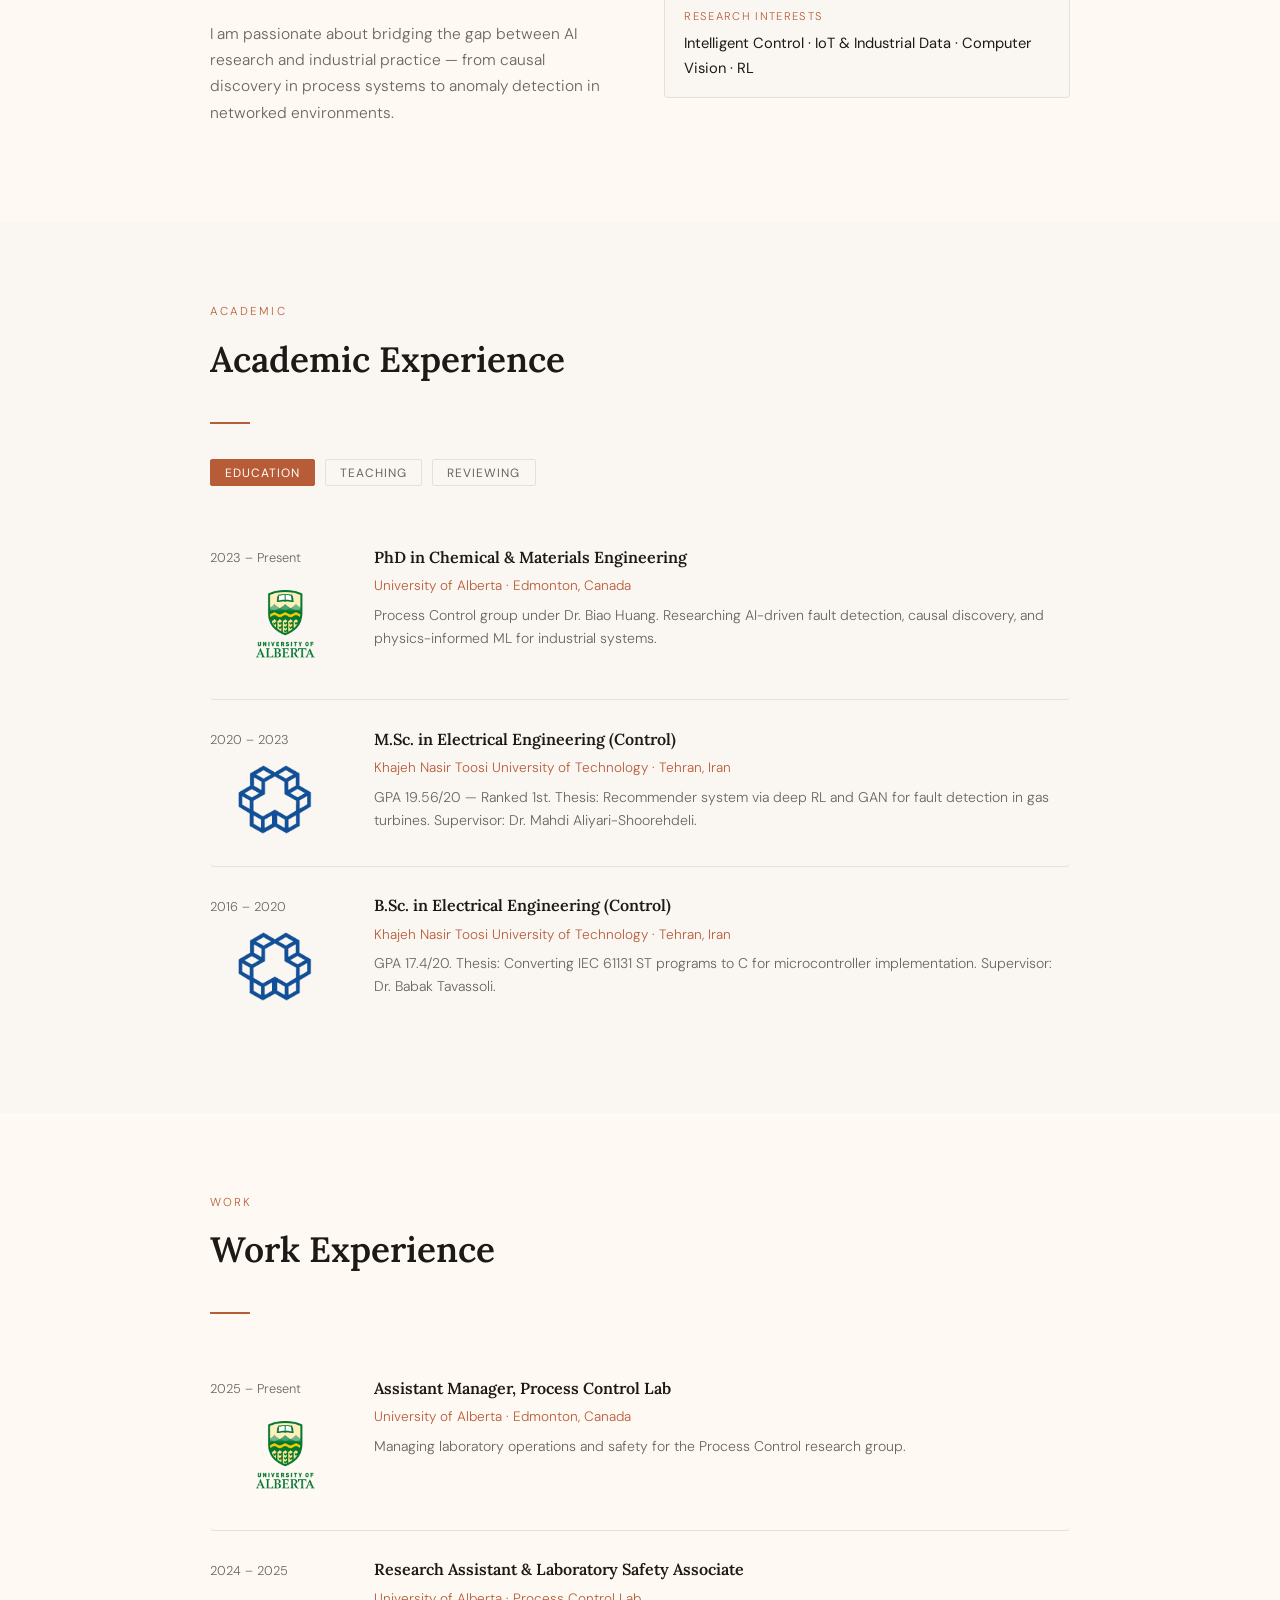
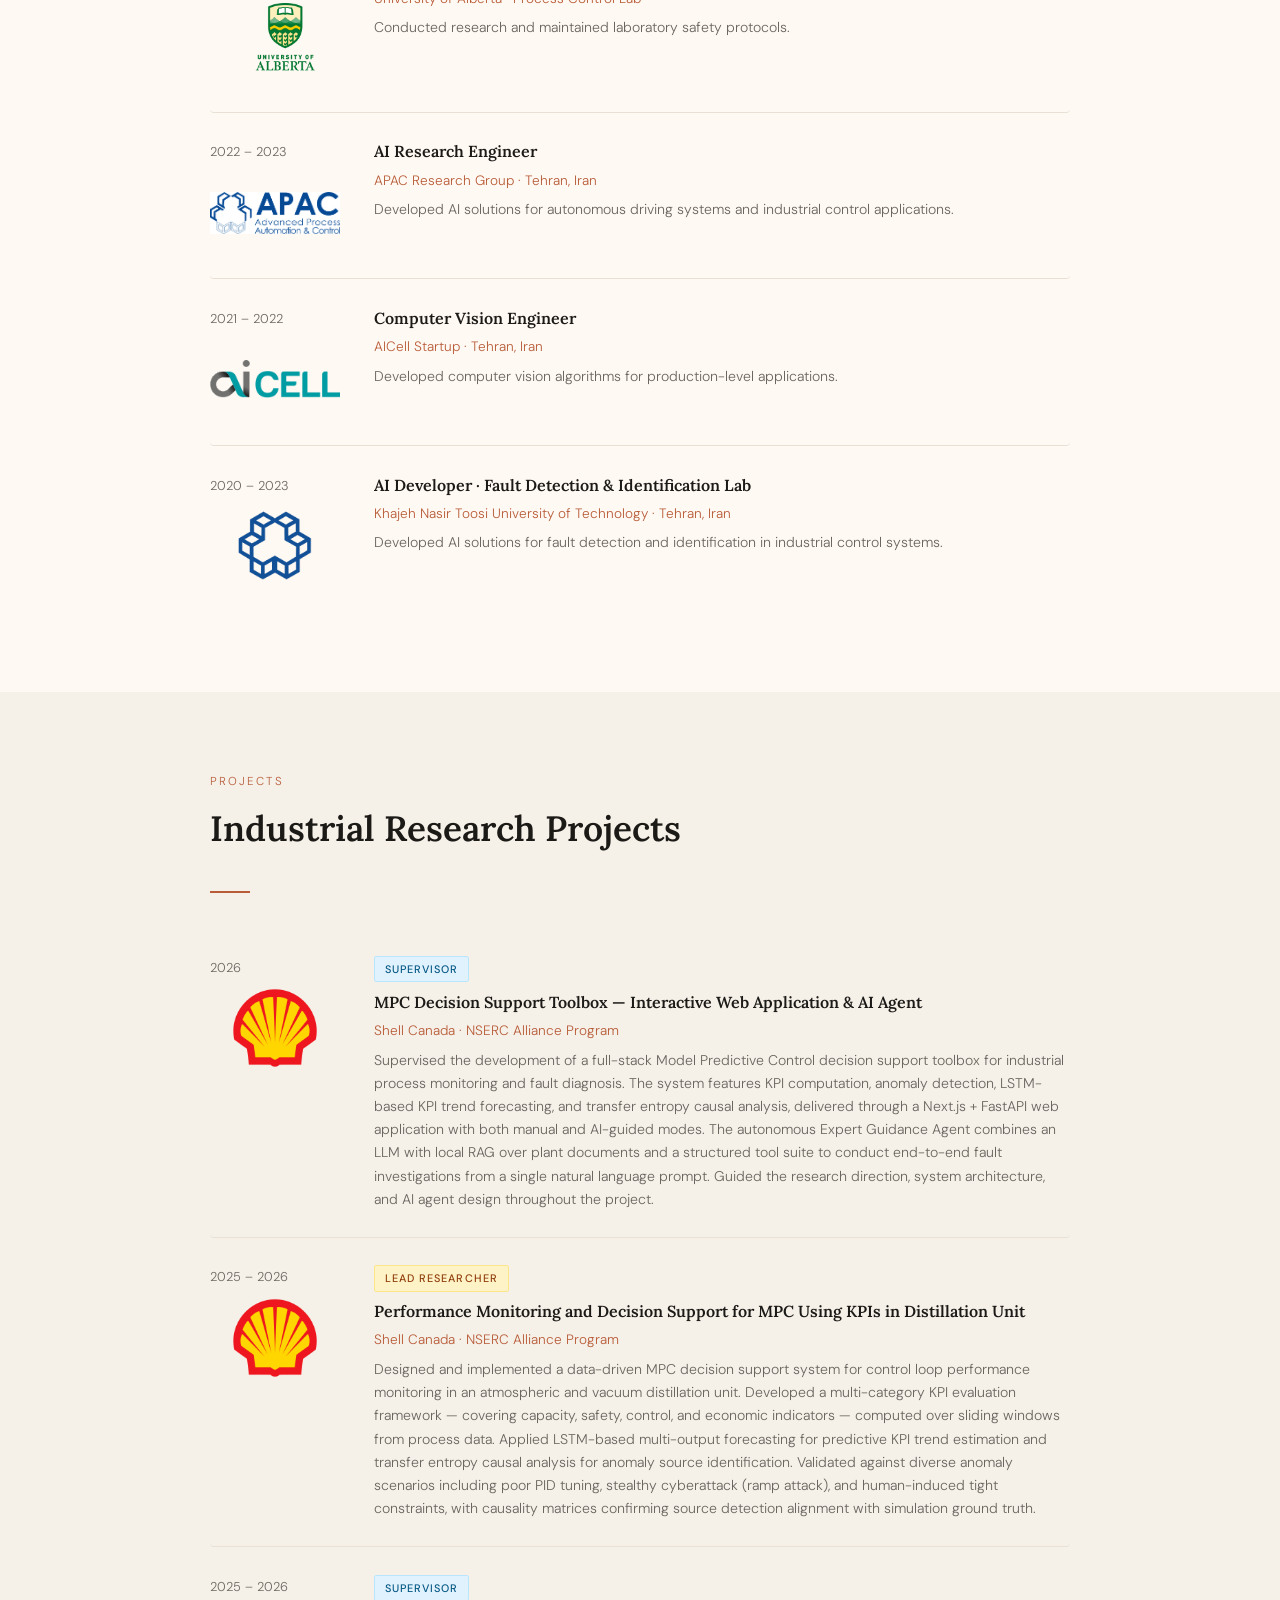
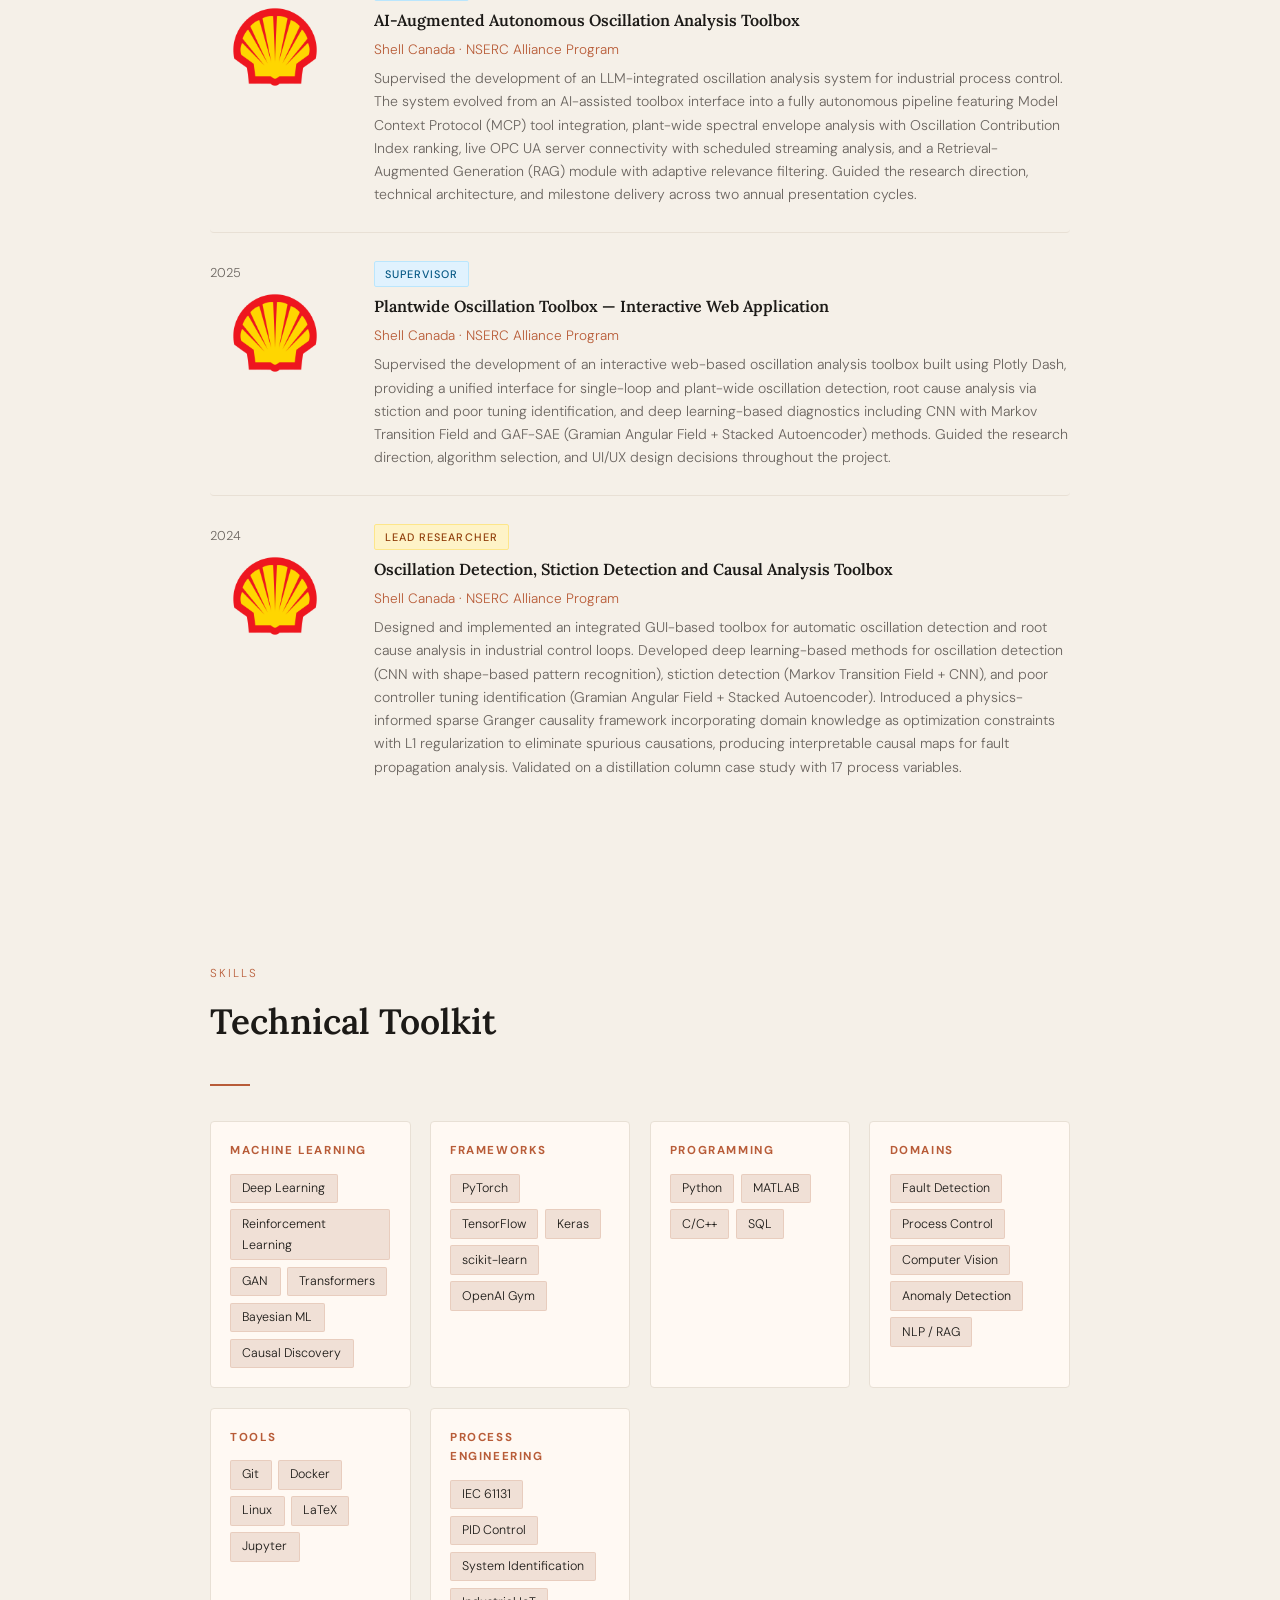
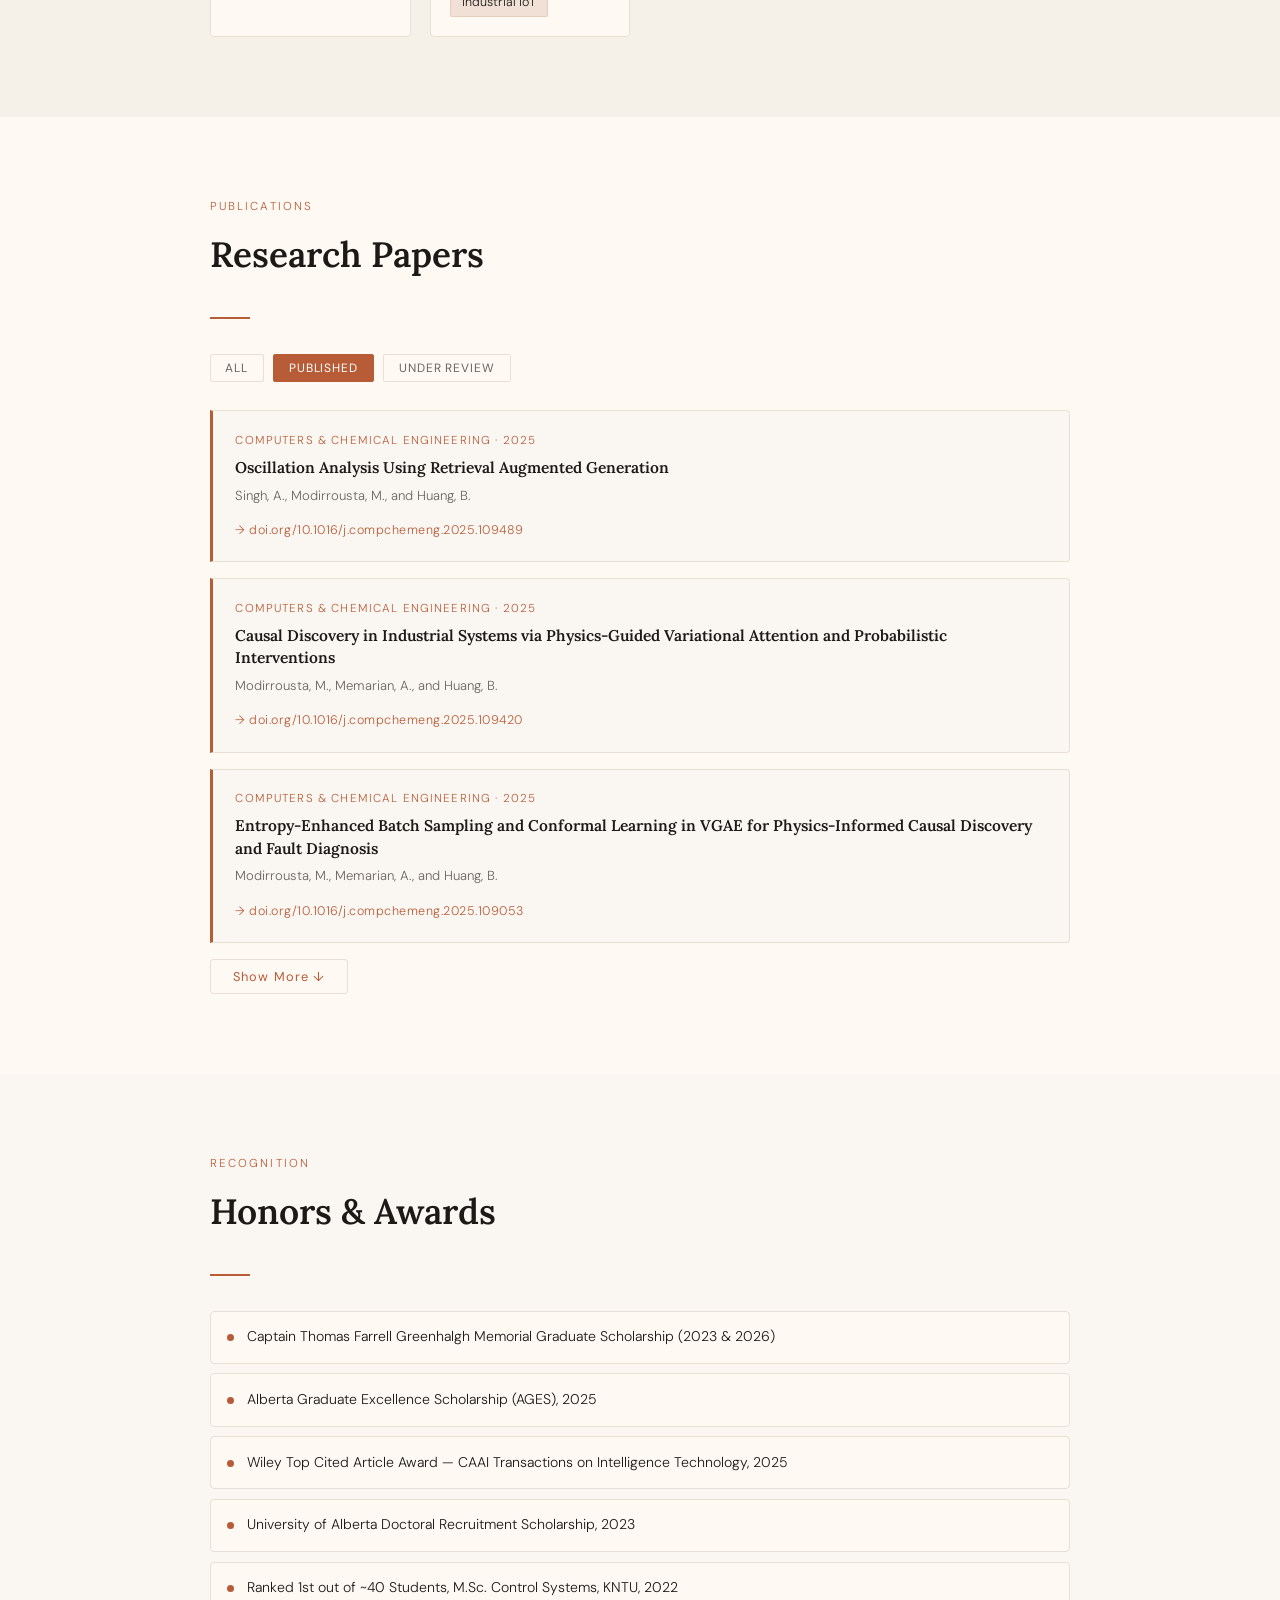
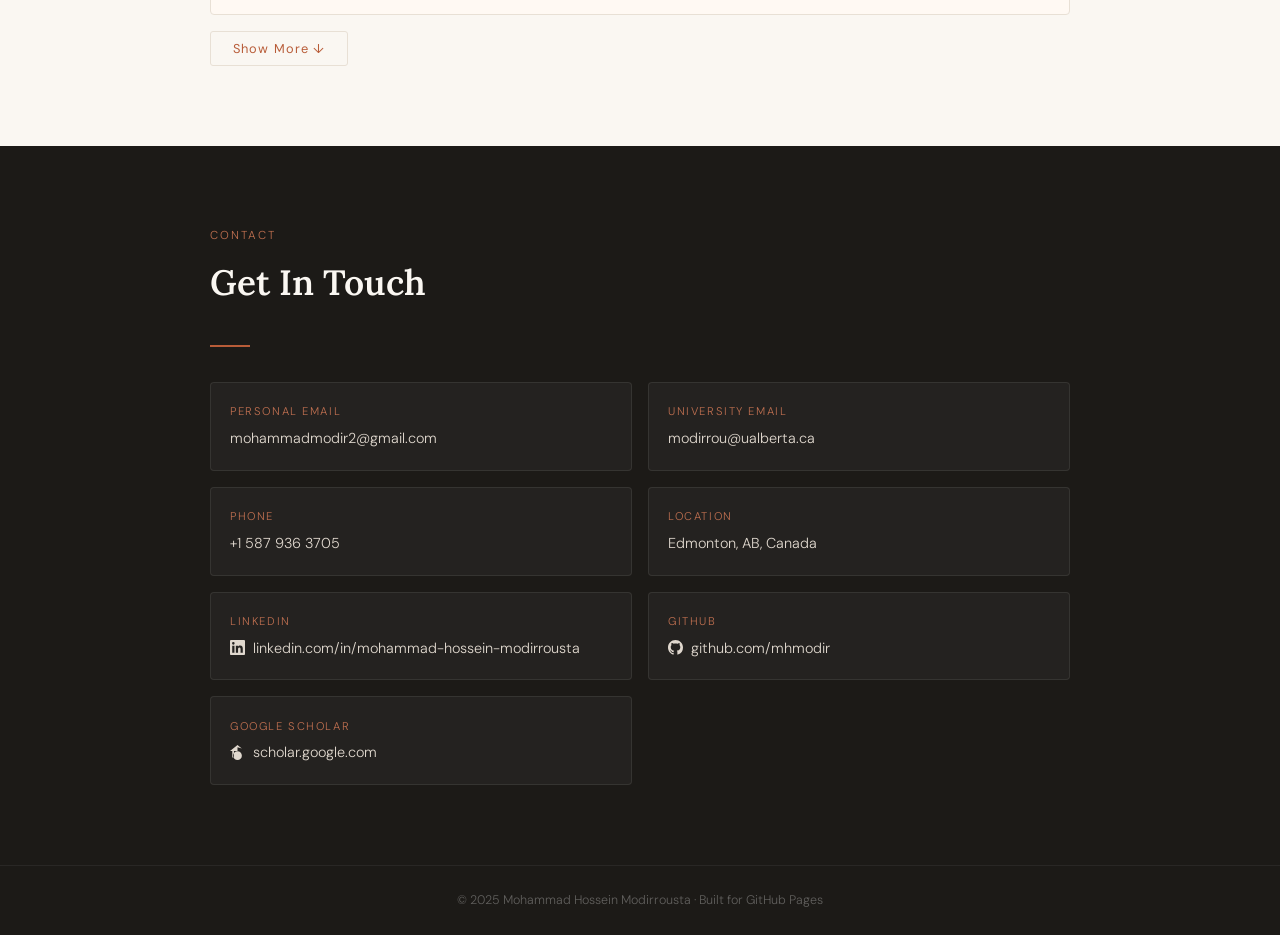
==== commit 737328b6: "Change 'Hello World' to 'Goodbye World'" ====
--- a/index.html
+++ b/index.html
@@ -4,6 +4,8 @@
   <meta charset="UTF-8" />
   <meta name="viewport" content="width=device-width, initial-scale=1.0"/>
   <title>Mohammad Hossein Modirrousta</title>
+  <meta name="description" content="Mohammad Hossein Modirrousta — PhD researcher at the University of Alberta working on machine learning, process control, fault detection, and causal discovery.">
+
   <link href="https://fonts.googleapis.com/css2?family=Lora:ital,wght@0,400;0,600;1,400&family=DM+Sans:wght@300;400;500&display=swap" rel="stylesheet"/>
   <style>
     *, *::before, *::after { box-sizing: border-box; margin: 0; padding: 0; }
@@ -67,7 +69,22 @@
     }
     .nav-links a:hover { color: var(--accent); }
     .nav-links a:hover::after { transform: scaleX(1); }
-
+    /* Blog — styled as a distinct pill button */
+    .nav-links a.nav-cta {
+      background: var(--accent);
+      color: #fff;
+      padding: 0.4rem 1rem;
+      border-radius: 4px;
+      font-weight: 500;
+      transition: background 0.2s, transform 0.2s;
+    }
+    .nav-links a.nav-cta:hover {
+      background: #9e4b2c;
+      color: #fff;
+      transform: translateY(-1px);
+    }
+    .nav-links a.nav-cta::after { display: none; }
+    
     /* ── PROGRESS BAR ── */
     #progress-bar {
       position: fixed; top: 62px; left: 0; height: 2px;
@@ -457,7 +474,7 @@
     <li><a href="#academic">Academic</a></li>
     <li><a href="#work">Work</a></li>
     <li><a href="#projects">Projects</a></li>
-    <li><a href="blog.html">Blog</a></li>
+    <li><a href="blog.html" class="nav-cta">Blog</a></li>
     <li><a href="#papers">Papers</a></li>
     <li><a href="#skills">Skills</a></li>
     <li><a href="#awards">Awards</a></li>
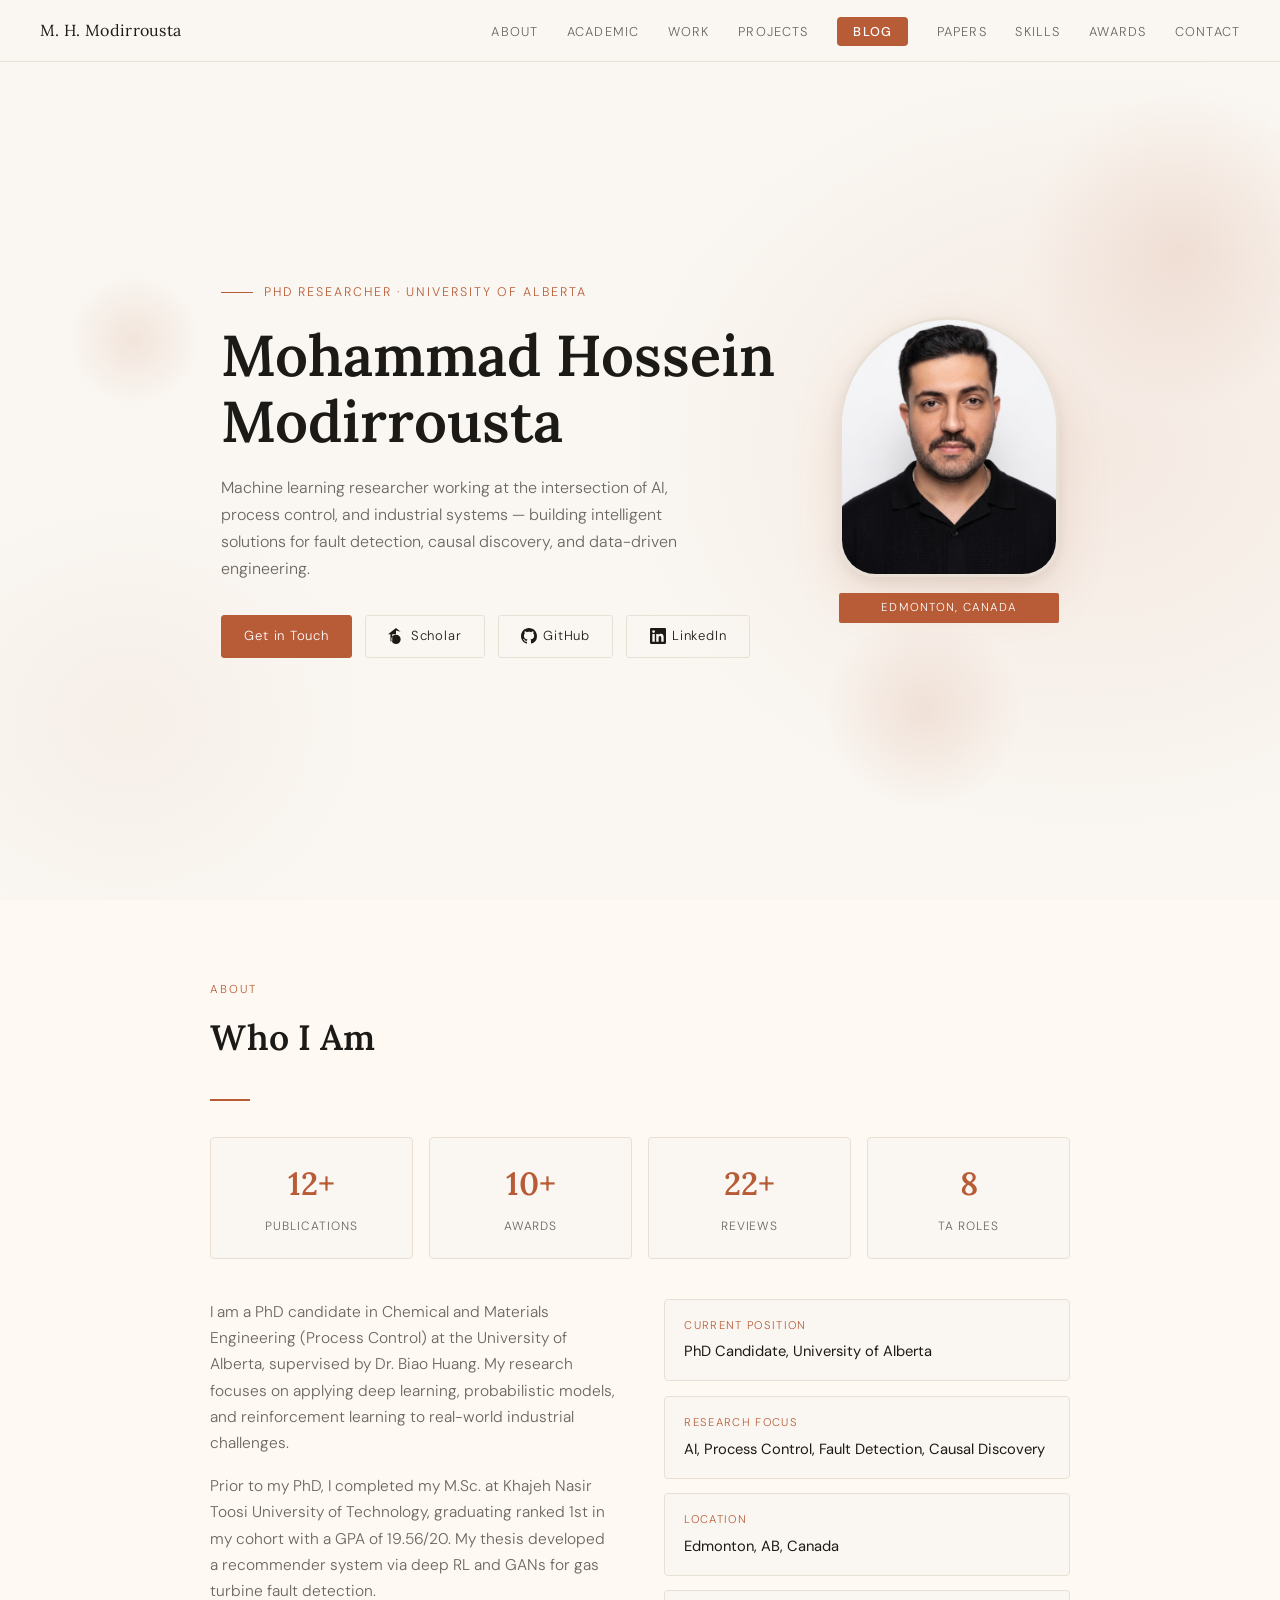
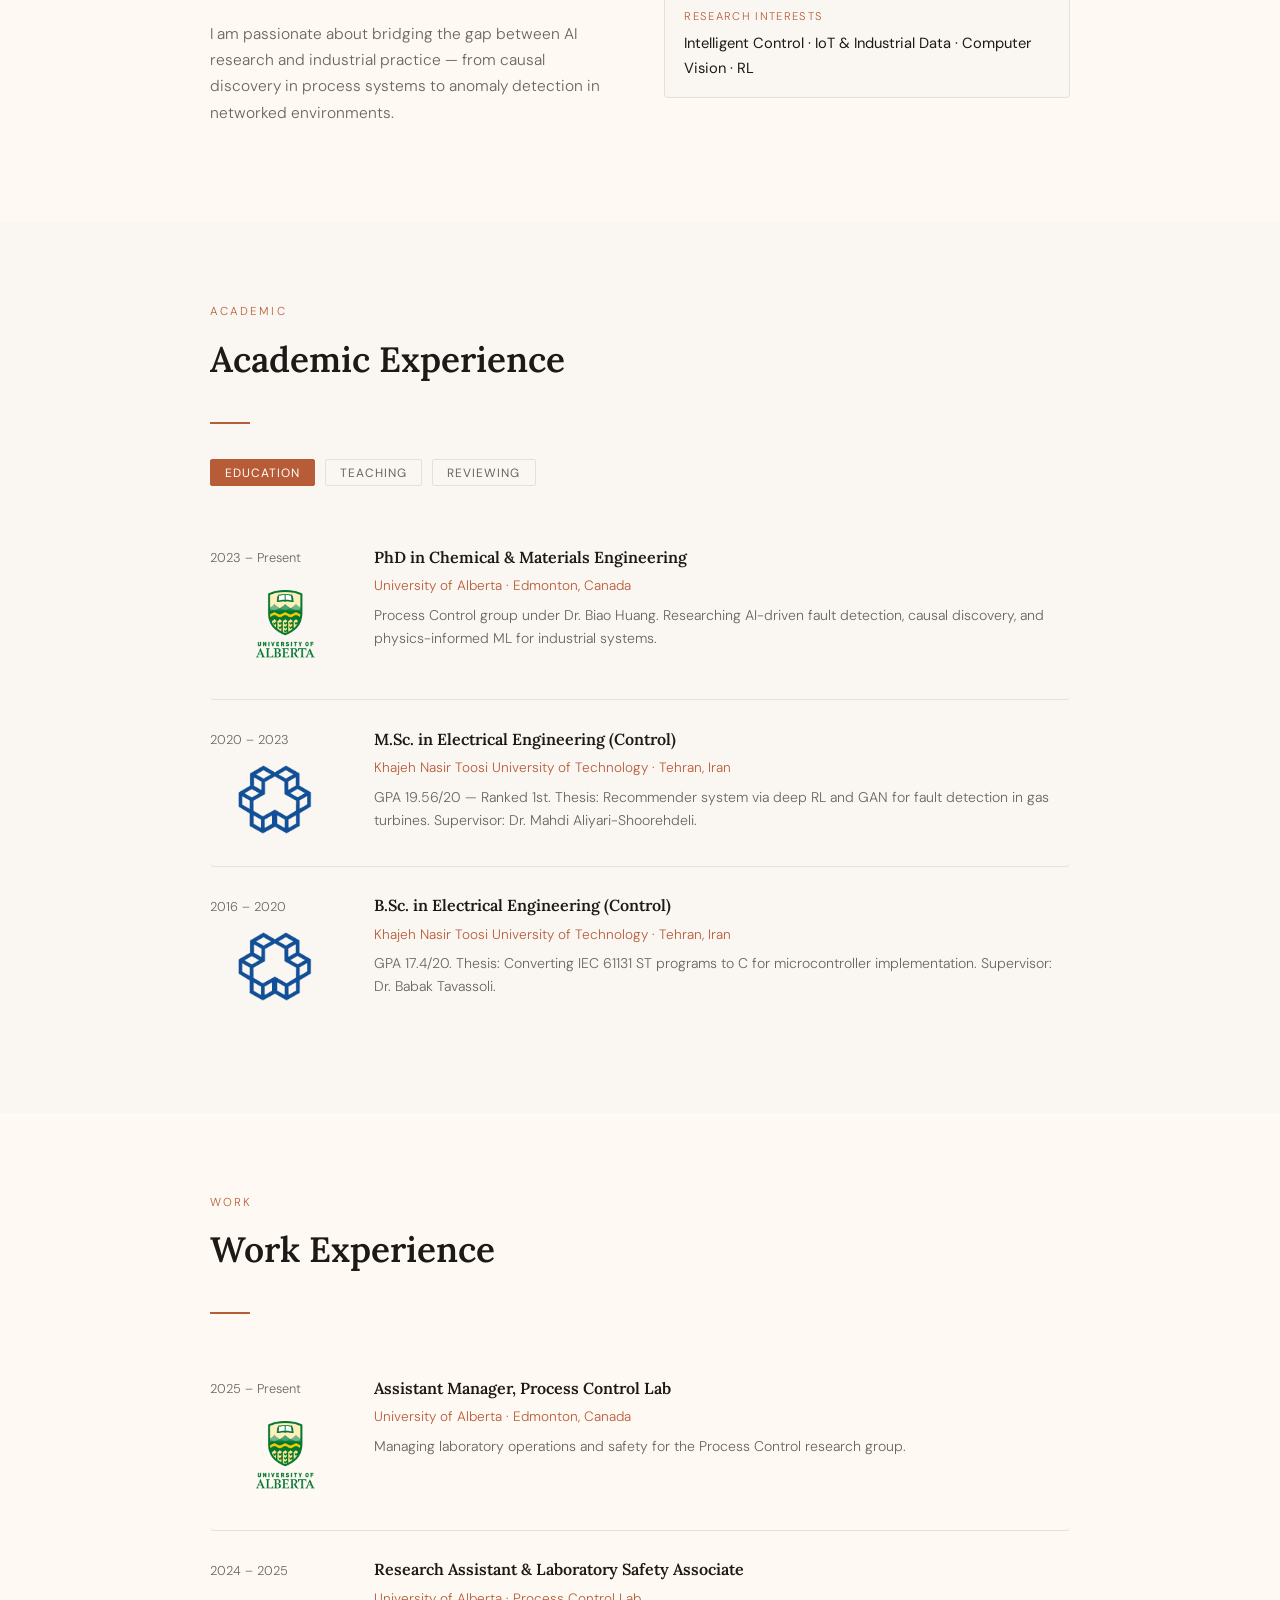
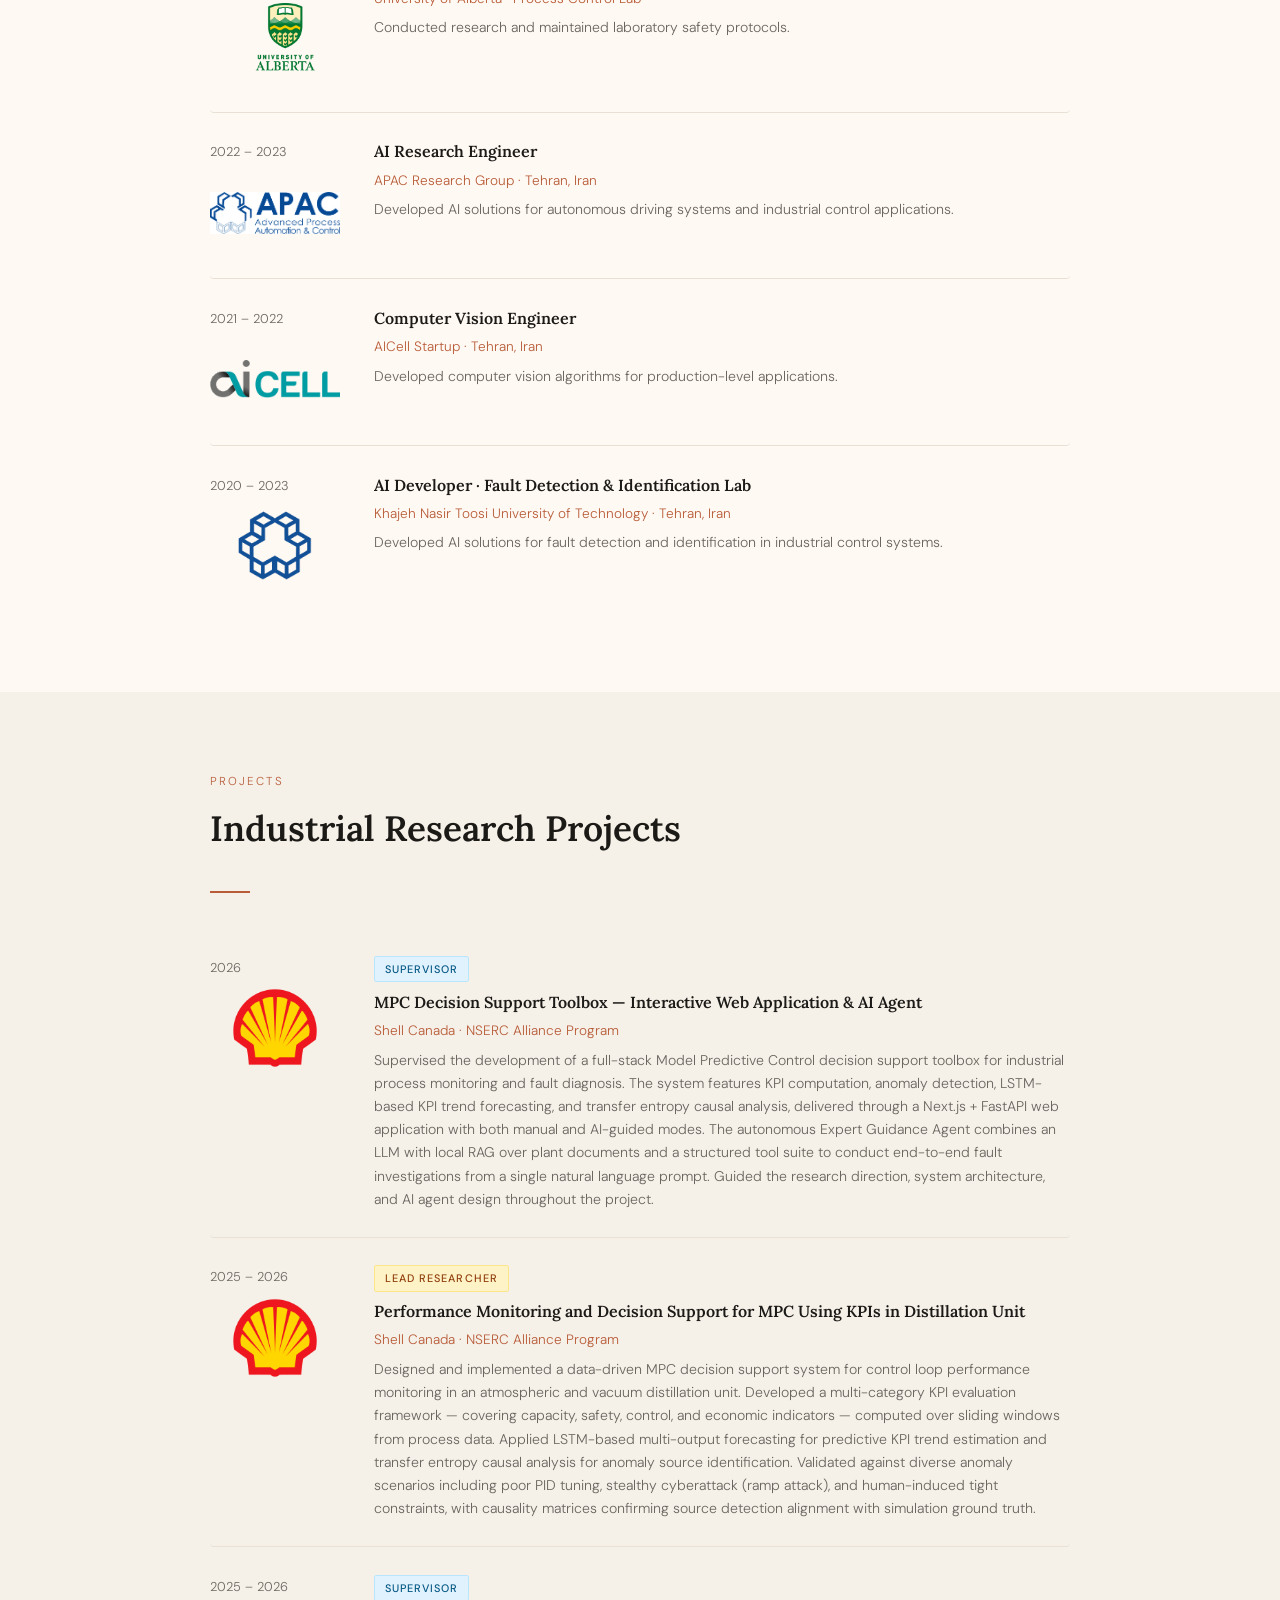
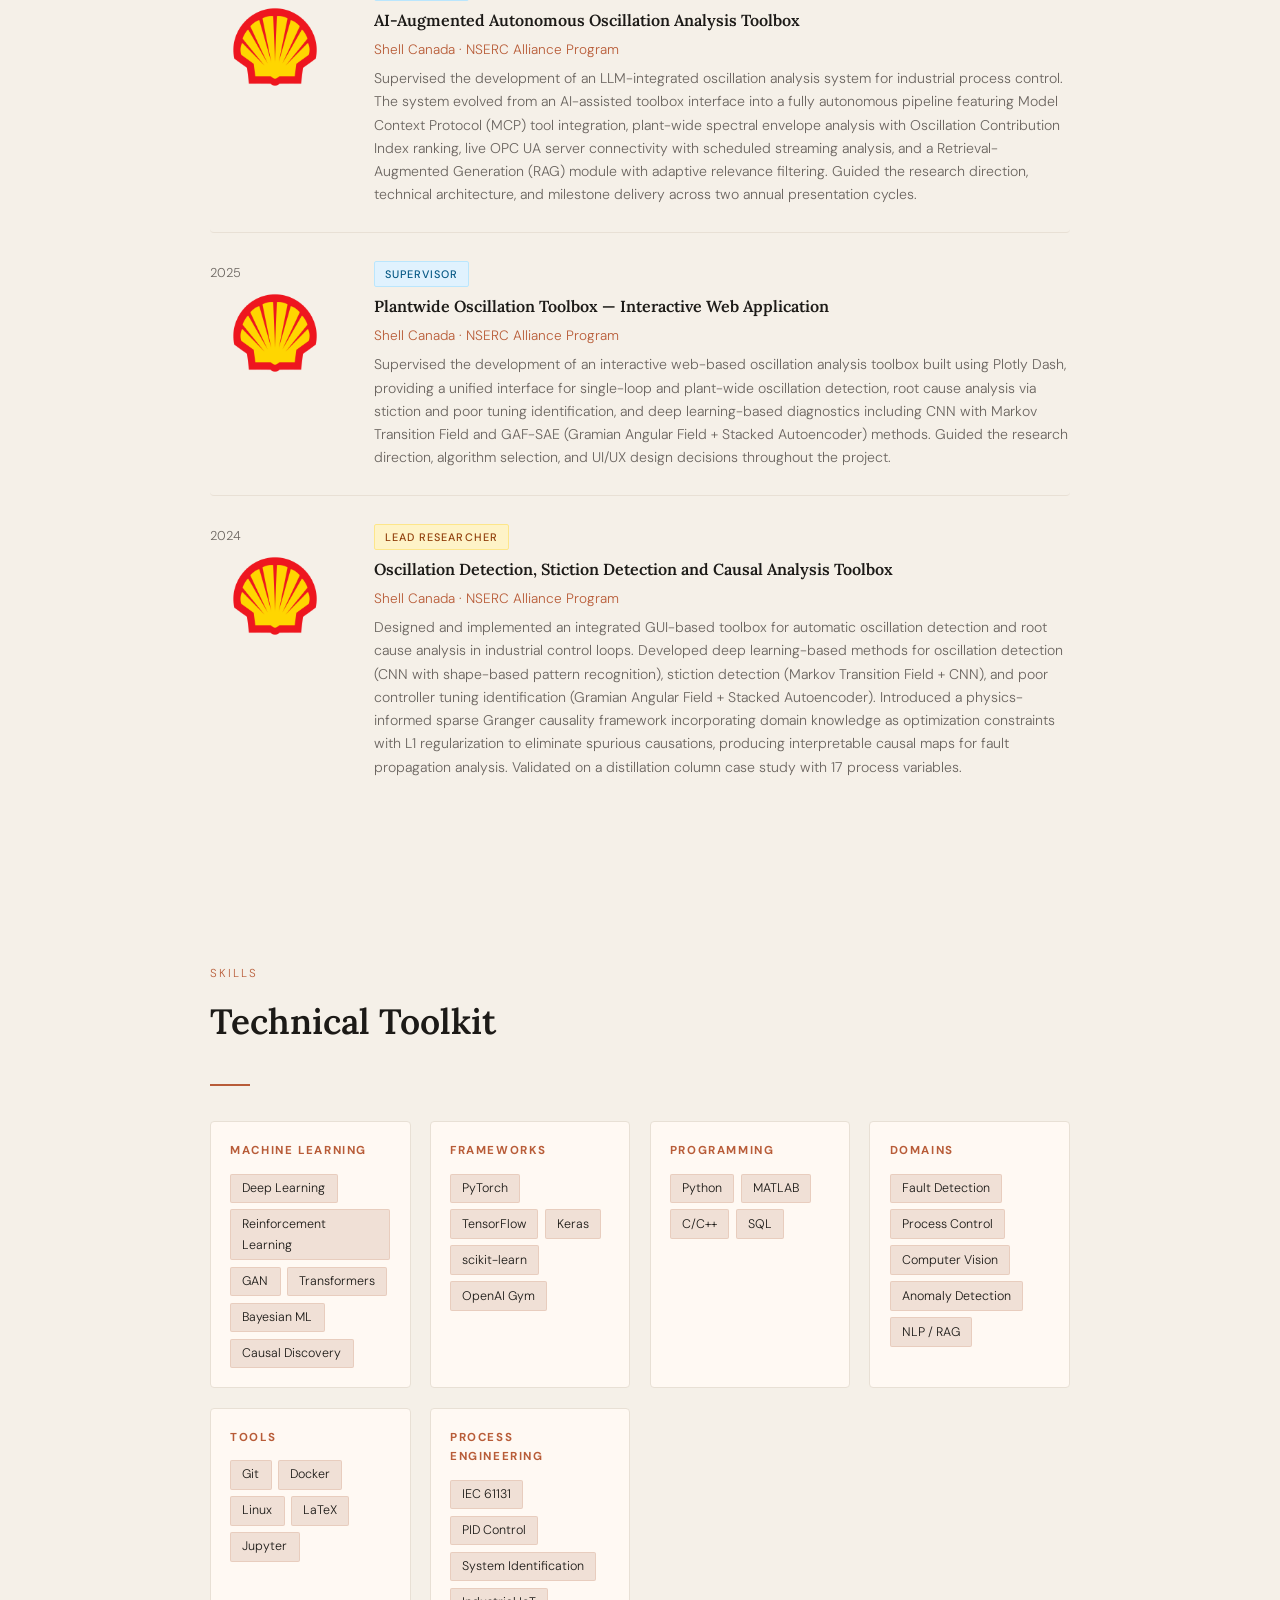
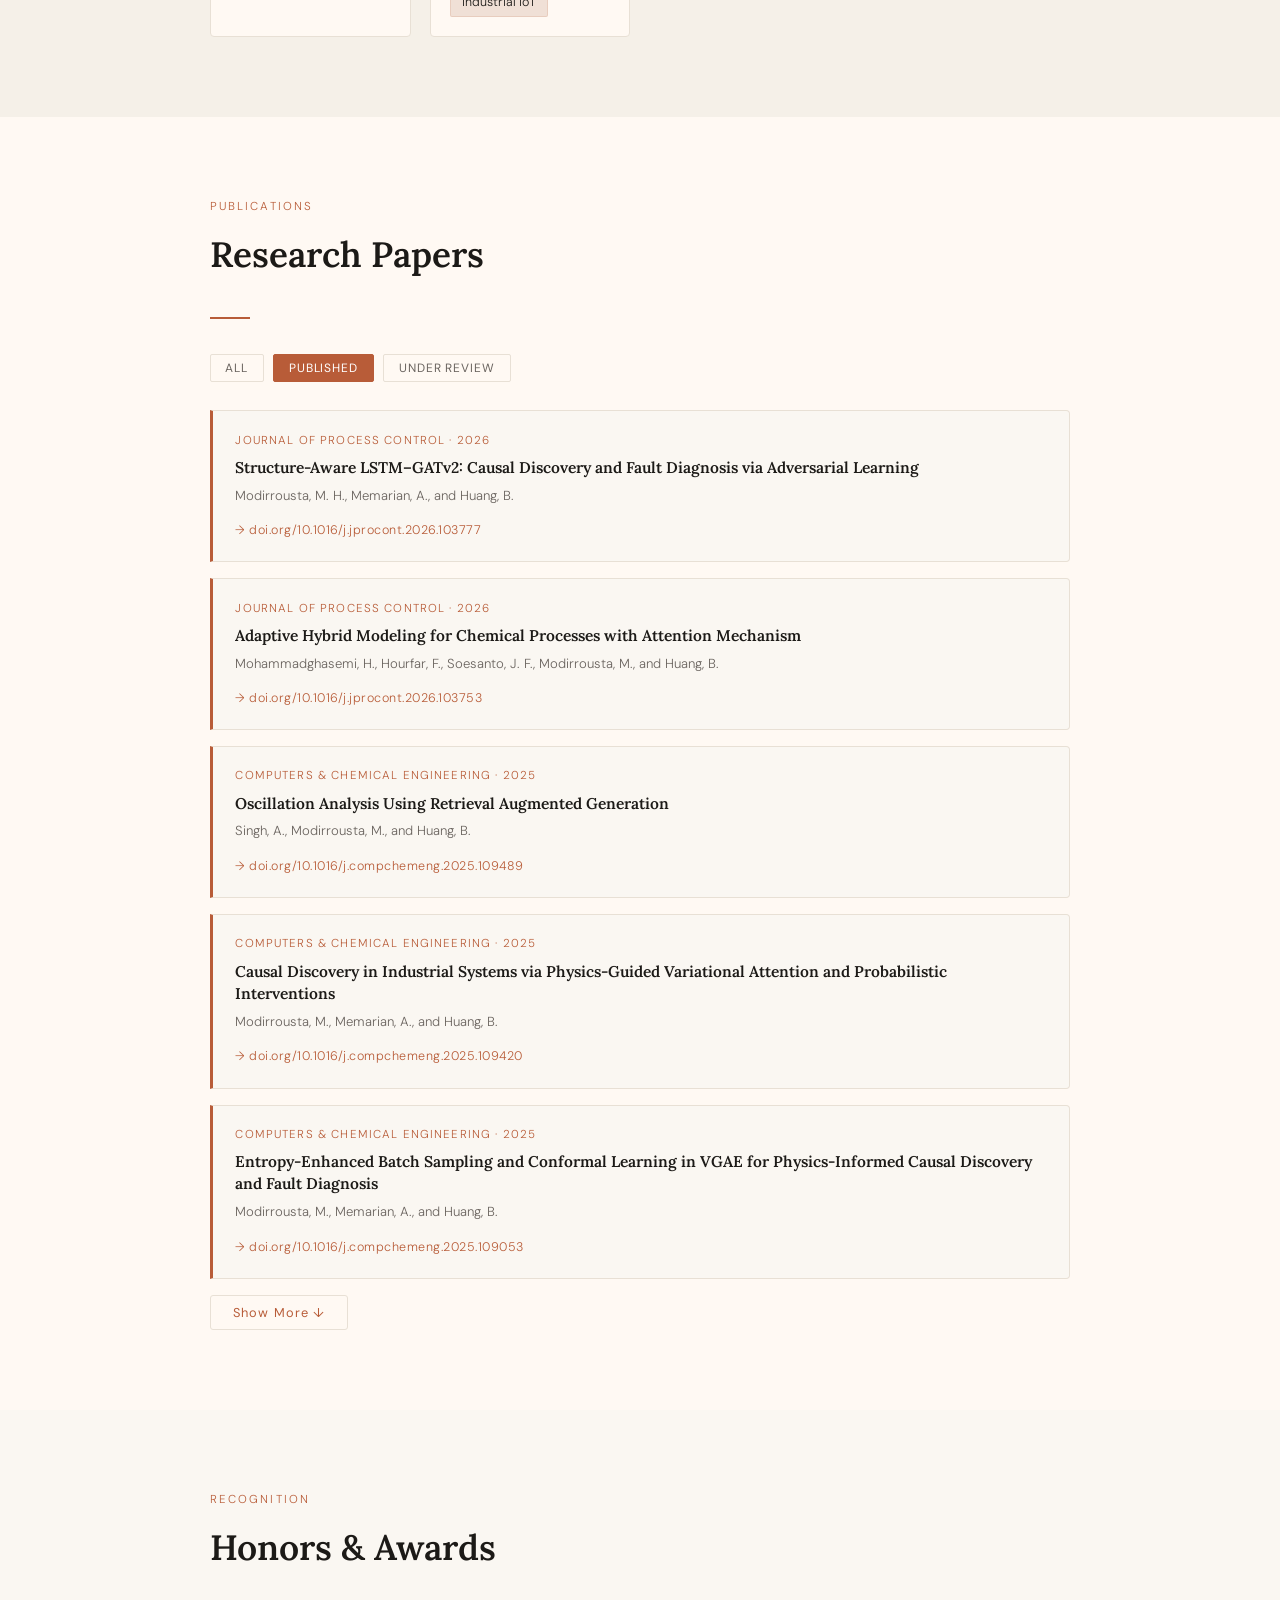
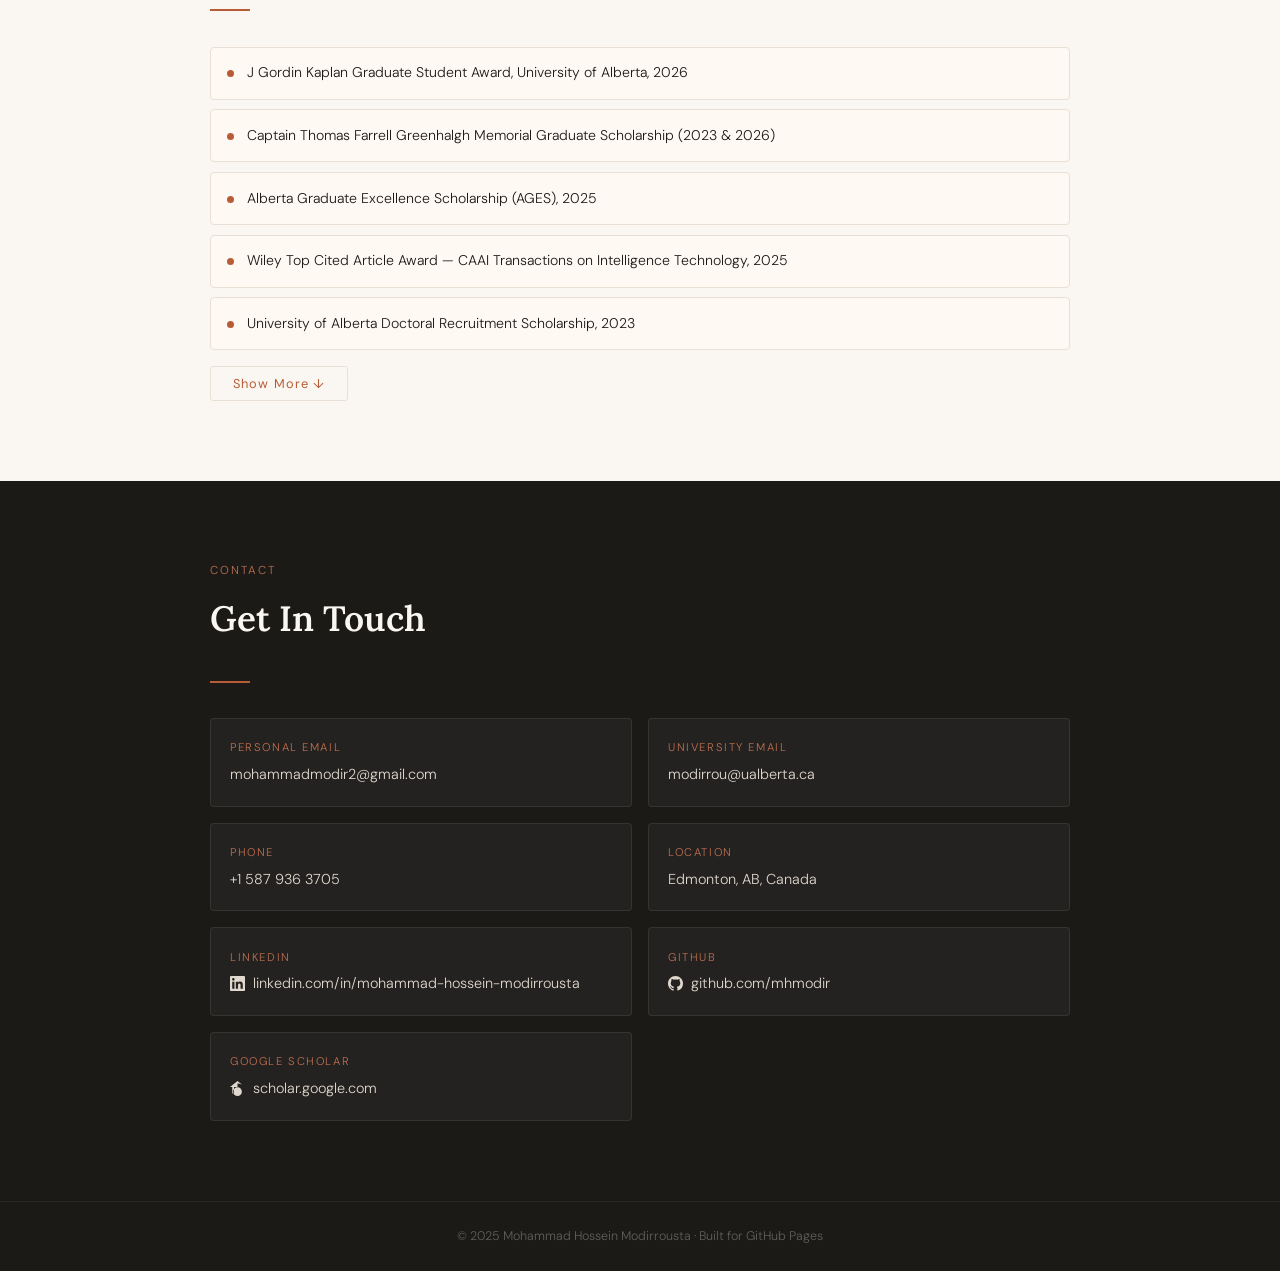
==== commit f492f8da: "Update print statement from 'Hello' to 'Goodbye'" ====
--- a/index.html
+++ b/index.html
@@ -529,11 +529,11 @@
 
     <div class="stats-row reveal reveal-delay-2">
       <div class="stat-card">
+        <span class="stat-number" data-target="12">0</span>
+        <span class="stat-label">Publications</span>
+      </div>
+      <div class="stat-card">
         <span class="stat-number" data-target="10">0</span>
-        <span class="stat-label">Publications</span>
-      </div>
-      <div class="stat-card">
-        <span class="stat-number" data-target="9">0</span>
         <span class="stat-label">Awards</span>
       </div>
       <div class="stat-card">
@@ -937,6 +937,18 @@
     </div>
     <div class="papers-list" id="papers-visible">
       <div class="paper-card reveal" data-status="published">
+        <div class="paper-venue">Journal of Process Control · 2026</div>
+        <div class="paper-title">Structure-Aware LSTM–GATv2: Causal Discovery and Fault Diagnosis via Adversarial Learning</div>
+        <div class="paper-authors">Modirrousta, M. H., Memarian, A., and Huang, B.</div>
+        <a href="https://doi.org/10.1016/j.jprocont.2026.103777" target="_blank" class="paper-link">→ doi.org/10.1016/j.jprocont.2026.103777</a>
+      </div>
+      <div class="paper-card reveal" data-status="published">
+        <div class="paper-venue">Journal of Process Control · 2026</div>
+        <div class="paper-title">Adaptive Hybrid Modeling for Chemical Processes with Attention Mechanism</div>
+        <div class="paper-authors">Mohammadghasemi, H., Hourfar, F., Soesanto, J. F., Modirrousta, M., and Huang, B.</div>
+        <a href="https://doi.org/10.1016/j.jprocont.2026.103753" target="_blank" class="paper-link">→ doi.org/10.1016/j.jprocont.2026.103753</a>
+      </div>
+      <div class="paper-card reveal" data-status="published">
         <div class="paper-venue">Computers & Chemical Engineering · 2025</div>
         <div class="paper-title">Oscillation Analysis Using Retrieval Augmented Generation</div>
         <div class="paper-authors">Singh, A., Modirrousta, M., and Huang, B.</div>
@@ -1009,17 +1021,18 @@
     <h2 class="reveal reveal-delay-1">Honors &amp; Awards</h2>
     <div class="divider reveal reveal-delay-2"></div>
     <div class="awards-list" id="awards-visible">
-      <div class="award-item reveal"><div class="award-dot"></div><div class="award-text">Captain Thomas Farrell Greenhalgh Memorial Graduate Scholarship (2023 &amp; 2026)</div></div>
-      <div class="award-item reveal reveal-delay-1"><div class="award-dot"></div><div class="award-text">Alberta Graduate Excellence Scholarship (AGES), 2025</div></div>
-      <div class="award-item reveal reveal-delay-2"><div class="award-dot"></div><div class="award-text">Wiley Top Cited Article Award — CAAI Transactions on Intelligence Technology, 2025</div></div>
-      <div class="award-item reveal"><div class="award-dot"></div><div class="award-text">University of Alberta Doctoral Recruitment Scholarship, 2023</div></div>
-      <div class="award-item reveal reveal-delay-1"><div class="award-dot"></div><div class="award-text">Ranked 1st out of ~40 Students, M.Sc. Control Systems, KNTU, 2022</div></div>
+      <div class="award-item reveal"><div class="award-dot"></div><div class="award-text">J Gordin Kaplan Graduate Student Award, University of Alberta, 2026</div></div>
+      <div class="award-item reveal reveal-delay-1"><div class="award-dot"></div><div class="award-text">Captain Thomas Farrell Greenhalgh Memorial Graduate Scholarship (2023 &amp; 2026)</div></div>
+      <div class="award-item reveal reveal-delay-2"><div class="award-dot"></div><div class="award-text">Alberta Graduate Excellence Scholarship (AGES), 2025</div></div>
+      <div class="award-item reveal"><div class="award-dot"></div><div class="award-text">Wiley Top Cited Article Award — CAAI Transactions on Intelligence Technology, 2025</div></div>
+      <div class="award-item reveal reveal-delay-1"><div class="award-dot"></div><div class="award-text">University of Alberta Doctoral Recruitment Scholarship, 2023</div></div>
     </div>
     <div class="awards-list" id="awards-hidden" style="display:none;">
-      <div class="award-item reveal"><div class="award-dot"></div><div class="award-text">Research Grant, Iran's National Elites Foundation, 2021 &amp; 2022</div></div>
-      <div class="award-item reveal reveal-delay-1"><div class="award-dot"></div><div class="award-text">First Place, Problem-based Competitions, Iran's National Elites Foundation–Rahneshan, 2021</div></div>
-      <div class="award-item reveal reveal-delay-2"><div class="award-dot"></div><div class="award-text">Best Presenter, Master Course Seminar, KNTU, 2021</div></div>
-      <div class="award-item reveal"><div class="award-dot"></div><div class="award-text">Direct Admission to Master's Program, 2020</div></div>
+      <div class="award-item reveal"><div class="award-dot"></div><div class="award-text">Ranked 1st out of ~40 Students, M.Sc. Control Systems, KNTU, 2022</div></div>
+      <div class="award-item reveal reveal-delay-1"><div class="award-dot"></div><div class="award-text">Research Grant, Iran's National Elites Foundation, 2021 &amp; 2022</div></div>
+      <div class="award-item reveal reveal-delay-2"><div class="award-dot"></div><div class="award-text">First Place, Problem-based Competitions, Iran's National Elites Foundation–Rahneshan, 2021</div></div>
+      <div class="award-item reveal"><div class="award-dot"></div><div class="award-text">Best Presenter, Master Course Seminar, KNTU, 2021</div></div>
+      <div class="award-item reveal reveal-delay-1"><div class="award-dot"></div><div class="award-text">Direct Admission to Master's Program, 2020</div></div>
     </div>
     <button class="more-btn" id="awards-more-btn" style="margin-top:1rem;" onclick="toggleMore('awards')">Show More ↓</button>
   </div>
